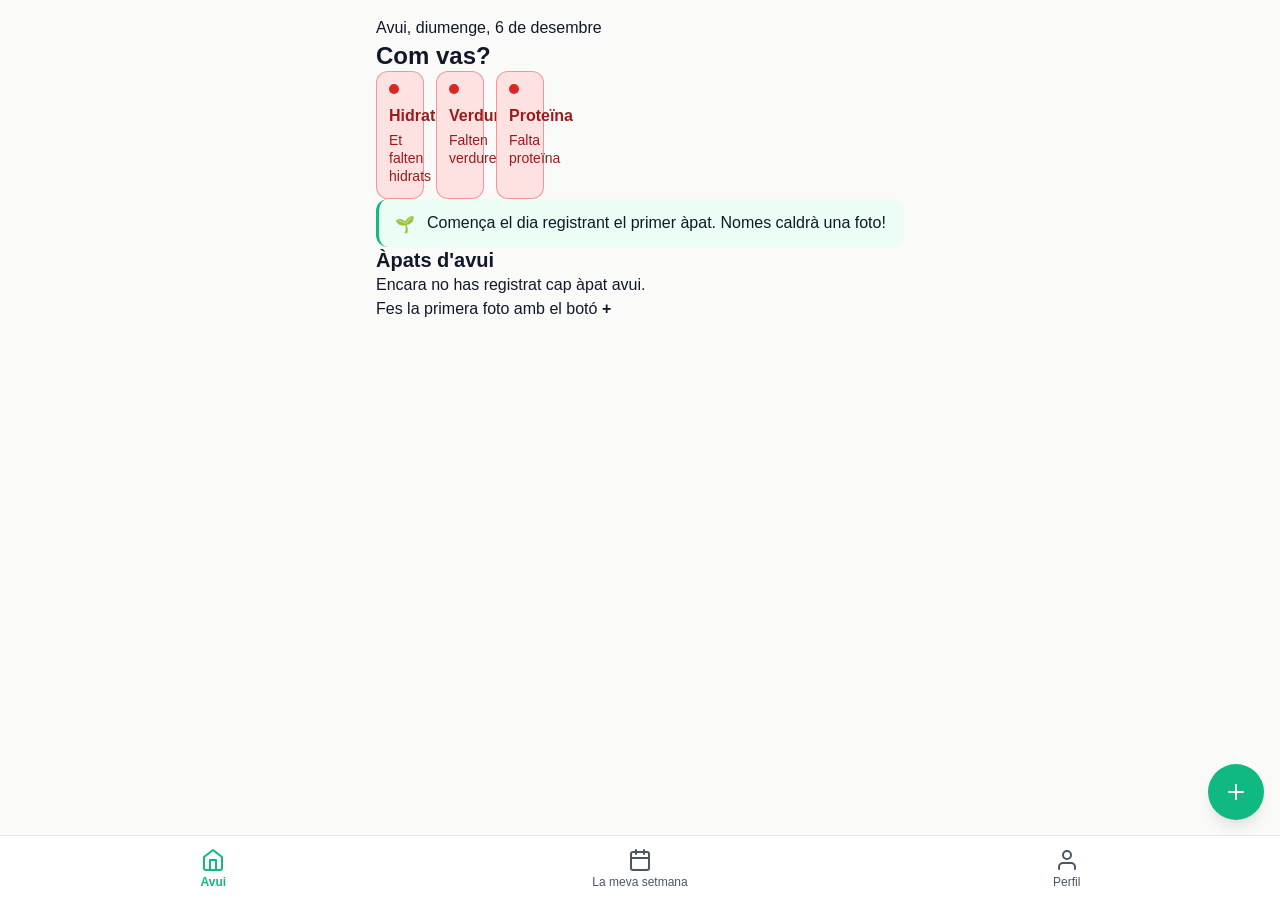
==== index.html @ 3fbcd61c "feat: implement complete SnapEat functional prototype - Guia d'estil amb design tokens a variables.c" ====
<!DOCTYPE html>
<html lang="ca">
<head>
  <meta charset="UTF-8">
  <meta name="viewport" content="width=device-width, initial-scale=1.0, viewport-fit=cover">
  <meta name="description" content="Dashboard diari de SnapEat — controla els teus àpats amb indicadors de colors.">
  <title>SnapEat — Avui</title>
  <link rel="stylesheet" href="css/variables.css">
  <link rel="stylesheet" href="css/base.css">
  <link rel="stylesheet" href="css/components.css">
  <link rel="stylesheet" href="css/layout.css">
  <link rel="stylesheet" href="css/screens.css">
</head>
<body>
  <a href="#main-content" class="skip-link">Salta al contingut principal</a>

  <main id="main-content" class="container" role="main">
    <header class="dashboard-header">
      <p class="dashboard-date">Avui, <span id="today-day-name">dia</span></p>
      <h1 class="dashboard-greeting">Com vas?</h1>
    </header>

    <section class="semafor" aria-labelledby="semafor-title">
      <h2 id="semafor-title" class="visually-hidden">Indicadors nutricionals del dia</h2>
      <div id="semafor" class="semafor">
        <!-- Will be populated by dashboard.js on load -->
      </div>
    </section>

    <aside id="suggeriment" class="banner" role="status" aria-live="polite">
      <!-- Populated by JS with daily tip -->
    </aside>

    <section class="apats-section" aria-labelledby="apats-title">
      <h2 id="apats-title">Àpats d'avui</h2>
      <ul id="llista-apats" class="apats-list">
        <!-- Populated by JS. Include an empty-state template as template element: -->
      </ul>
      <template id="empty-state-template">
        <li class="apat-empty">
          <p>Encara no has registrat cap àpat avui.</p>
          <p class="apat-empty__hint">Fes la primera foto amb el botó <strong>+</strong></p>
        </li>
      </template>
    </section>
  </main>

  <nav class="tab-bar" aria-label="Navegació principal">
    <a href="index.html" class="tab" aria-current="page">
      <svg xmlns="http://www.w3.org/2000/svg" class="tab__icon" width="24" height="24" viewBox="0 0 24 24" fill="none" stroke="currentColor" stroke-width="2" stroke-linecap="round" stroke-linejoin="round" aria-hidden="true"><path d="m3 9 9-7 9 7v11a2 2 0 0 1-2 2H5a2 2 0 0 1-2-2z"/><polyline points="9 22 9 12 15 12 15 22"/></svg>
      <span class="tab__label">Avui</span>
    </a>
    <a href="setmana.html" class="tab">
      <svg xmlns="http://www.w3.org/2000/svg" class="tab__icon" width="24" height="24" viewBox="0 0 24 24" fill="none" stroke="currentColor" stroke-width="2" stroke-linecap="round" stroke-linejoin="round" aria-hidden="true"><rect width="18" height="18" x="3" y="4" rx="2" ry="2"/><line x1="16" x2="16" y1="2" y2="6"/><line x1="8" x2="8" y1="2" y2="6"/><line x1="3" x2="21" y1="10" y2="10"/></svg>
      <span class="tab__label">La meva setmana</span>
    </a>
    <a href="perfil.html" class="tab">
      <svg xmlns="http://www.w3.org/2000/svg" class="tab__icon" width="24" height="24" viewBox="0 0 24 24" fill="none" stroke="currentColor" stroke-width="2" stroke-linecap="round" stroke-linejoin="round" aria-hidden="true"><path d="M20 21v-2a4 4 0 0 0-4-4H8a4 4 0 0 0-4 4v2"/><circle cx="12" cy="7" r="4"/></svg>
      <span class="tab__label">Perfil</span>
    </a>
  </nav>

  <a href="registrar.html" class="fab" aria-label="Registrar nou àpat">
    <svg xmlns="http://www.w3.org/2000/svg" width="24" height="24" viewBox="0 0 24 24" fill="none" stroke="currentColor" stroke-width="2" stroke-linecap="round" stroke-linejoin="round" aria-hidden="true"><path d="M5 12h14"/><path d="M12 5v14"/></svg>
  </a>

  <script src="js/data.js"></script>
  <script src="js/shared.js"></script>
  <script src="js/dashboard.js"></script>
</body>
</html>
---- css/variables.css ----
/* ============================================================
   SnapEat — Design tokens (custom properties)
   Basat en disseny/guia-estil.md
   ============================================================ */

:root {
  /* ------------------------------------------------------------
     Colors — semàfor nutricional (Tailwind red/amber/emerald)
     Cadascun amb variants: bg (fons), accent (dot/icon), fg (text)
     ------------------------------------------------------------ */
  --color-bad-bg: #FEE2E2;
  --color-bad-accent: #DC2626;
  --color-bad-fg: #991B1B;

  --color-warn-bg: #FEF3C7;
  --color-warn-accent: #D97706;
  --color-warn-fg: #92400E;

  --color-ok-bg: #D1FAE5;
  --color-ok-accent: #059669;
  --color-ok-fg: #065F46;

  /* Color d'accent de marca */
  --color-brand: #10B981;
  --color-brand-hover: #059669;
  --color-brand-soft: #ECFDF5;

  /* Neutres */
  --color-bg: #FAFAF9;
  --color-surface: #FFFFFF;
  --color-border: #E5E7EB;
  --color-border-strong: #D1D5DB;
  --color-text: #111827;
  --color-text-muted: #4B5563;
  --color-text-subtle: #6B7280;
  --color-text-disabled: #9CA3AF;

  /* Estats */
  --color-focus: #2563EB;
  --color-error: #DC2626;
  --color-success: #059669;

  /* ------------------------------------------------------------
     Tipografia
     ------------------------------------------------------------ */
  --font-family: -apple-system, BlinkMacSystemFont, "Segoe UI", Roboto,
                 "Helvetica Neue", Arial, sans-serif;

  --font-size-display: 2rem;      /* 32px */
  --font-size-h1: 1.5rem;         /* 24px */
  --font-size-h2: 1.25rem;        /* 20px */
  --font-size-h3: 1.125rem;       /* 18px */
  --font-size-body: 1rem;         /* 16px */
  --font-size-small: 0.875rem;    /* 14px */
  --font-size-micro: 0.75rem;     /* 12px */

  --font-weight-regular: 400;
  --font-weight-medium: 500;
  --font-weight-semibold: 600;
  --font-weight-bold: 700;

  --line-height-tight: 1.2;
  --line-height-snug: 1.3;
  --line-height-base: 1.5;

  /* ------------------------------------------------------------
     Espaiat (base 4px)
     ------------------------------------------------------------ */
  --space-1: 0.25rem;  /* 4px */
  --space-2: 0.5rem;   /* 8px */
  --space-3: 0.75rem;  /* 12px */
  --space-4: 1rem;     /* 16px */
  --space-5: 1.5rem;   /* 24px */
  --space-6: 2rem;     /* 32px */
  --space-7: 3rem;     /* 48px */
  --space-8: 4rem;     /* 64px */

  /* ------------------------------------------------------------
     Radius
     ------------------------------------------------------------ */
  --radius-sm: 0.5rem;    /* 8px */
  --radius-md: 0.75rem;   /* 12px */
  --radius-lg: 1rem;      /* 16px */
  --radius-full: 9999px;

  /* ------------------------------------------------------------
     Ombres
     ------------------------------------------------------------ */
  --shadow-sm: 0 1px 2px rgba(0, 0, 0, 0.05);
  --shadow-md: 0 4px 6px -1px rgba(0, 0, 0, 0.08),
               0 2px 4px -2px rgba(0, 0, 0, 0.04);
  --shadow-lg: 0 10px 15px -3px rgba(0, 0, 0, 0.10),
               0 4px 6px -4px rgba(0, 0, 0, 0.05);

  /* ------------------------------------------------------------
     Layout
     ------------------------------------------------------------ */
  --container-max-mobile: 100%;
  --container-max-tablet: 480px;
  --container-max-desktop: 560px;

  --tab-bar-height: 64px;
  --fab-size: 56px;
  --touch-target-min: 44px;

  /* ------------------------------------------------------------
     Motion
     ------------------------------------------------------------ */
  --duration-fast: 150ms;
  --duration-base: 200ms;
  --duration-slow: 300ms;

  --ease-out: cubic-bezier(0.16, 1, 0.3, 1);
  --ease-in-out: cubic-bezier(0.4, 0, 0.2, 1);

  /* ------------------------------------------------------------
     Z-index scale
     ------------------------------------------------------------ */
  --z-tab-bar: 10;
  --z-fab: 20;
  --z-modal: 100;
  --z-toast: 200;
}
---- css/base.css ----
/* ============================================================
   SnapEat — Base styles
   Reset modern, tipografia base, elements HTML fonamentals
   ============================================================ */

/* ------------------------------------------------------------
   Reset — box-sizing universal i margins a zero
   Raó: evitar inconsistències entre navegadors i facilitar
   el càlcul de mides dels components
   ------------------------------------------------------------ */
*,
*::before,
*::after {
  box-sizing: border-box;
}

html,
body,
h1,
h2,
h3,
h4,
h5,
h6,
p,
figure,
blockquote,
dl,
dd,
ul,
ol {
  margin: 0;
  padding: 0;
}

ul,
ol {
  list-style: none;
}

button {
  font: inherit;
  color: inherit;
  background: none;
  border: none;
  cursor: pointer;
}

input,
textarea,
select {
  font: inherit;
  color: inherit;
}

/* ------------------------------------------------------------
   HTML i body — base tipogràfica i colors de fons
   ------------------------------------------------------------ */
html {
  /* Evita ajustaments automàtics de text a iOS en rotació */
  -webkit-text-size-adjust: 100%;
  /* Scroll suau per àncores (respectat si hi ha reduced motion) */
  scroll-behavior: smooth;
}

body {
  font-family: var(--font-family);
  font-size: var(--font-size-body);
  font-weight: var(--font-weight-regular);
  line-height: var(--line-height-base);
  color: var(--color-text);
  background-color: var(--color-bg);
  /* Millora la renderització a Mac/iOS */
  -webkit-font-smoothing: antialiased;
  -moz-osx-font-smoothing: grayscale;
  /* Mínim 100vh per garantir que el fons cobreix tota la pantalla */
  min-height: 100vh;
}

/* ------------------------------------------------------------
   Tipografia — capçaleres (segueix l'escala de variables.css)
   ------------------------------------------------------------ */
h1 {
  font-size: var(--font-size-h1);
  font-weight: var(--font-weight-bold);
  line-height: var(--line-height-snug);
  color: var(--color-text);
}

h2 {
  font-size: var(--font-size-h2);
  font-weight: var(--font-weight-semibold);
  line-height: var(--line-height-snug);
  color: var(--color-text);
}

h3 {
  font-size: var(--font-size-h3);
  font-weight: var(--font-weight-semibold);
  line-height: var(--line-height-snug);
  color: var(--color-text);
}

p {
  font-size: var(--font-size-body);
  line-height: var(--line-height-base);
  color: var(--color-text);
}

small {
  font-size: var(--font-size-small);
  color: var(--color-text-muted);
}

/* ------------------------------------------------------------
   Enllaços — color de marca, subratllat només a hover
   Raó: aspecte net; el focus-visible ja indica interactivitat
   ------------------------------------------------------------ */
a {
  color: var(--color-brand);
  text-decoration: none;
  transition: color var(--duration-fast) var(--ease-in-out);
}

a:hover {
  text-decoration: underline;
}

a:active {
  color: var(--color-brand-hover);
}

/* ------------------------------------------------------------
   Imatges — responsive per defecte
   ------------------------------------------------------------ */
img,
picture,
svg,
video {
  max-width: 100%;
  height: auto;
  display: block;
}

/* ------------------------------------------------------------
   Focus visible global — WCAG 2.4.7
   Outline blau de 2px amb offset per garantir visibilitat
   sobre qualsevol fons de la paleta
   ------------------------------------------------------------ */
:focus {
  outline: none;
}

:focus-visible {
  outline: 2px solid var(--color-focus);
  outline-offset: 2px;
  border-radius: var(--radius-sm);
}

/* ------------------------------------------------------------
   Utilitat visually-hidden — contingut només per lectors de pantalla
   Patró estàndard de Bootstrap/WAI
   ------------------------------------------------------------ */
.visually-hidden {
  position: absolute;
  width: 1px;
  height: 1px;
  padding: 0;
  margin: -1px;
  overflow: hidden;
  clip: rect(0, 0, 0, 0);
  white-space: nowrap;
  border: 0;
}

/* ------------------------------------------------------------
   Selecció de text — utilitza el color de marca suau
   ------------------------------------------------------------ */
::selection {
  background-color: var(--color-brand-soft);
  color: var(--color-text);
}

/* ------------------------------------------------------------
   Preferència de moviment reduït — WCAG 2.3.3
   Única excepció a la regla de no usar !important:
   ha d'anul·lar qualsevol transició/animació del projecte
   ------------------------------------------------------------ */
@media (prefers-reduced-motion: reduce) {
  *,
  *::before,
  *::after {
    animation-duration: 0.01ms !important;
    animation-iteration-count: 1 !important;
    transition-duration: 0.01ms !important;
    scroll-behavior: auto !important;
  }
}
---- css/components.css ----
/* ============================================================
   SnapEat — Components reutilitzables
   Botons, cards, FAB, tab bar, inputs, semàfor, chips,
   banners, apat-card, modals, skip-link
   ============================================================ */

/* ------------------------------------------------------------
   Skip link — accessibilitat (WCAG 2.4.1)
   Visible només quan rep focus amb teclat
   ------------------------------------------------------------ */
.skip-link {
  position: absolute;
  top: 0;
  left: 0;
  padding: var(--space-3) var(--space-4);
  background-color: var(--color-surface);
  color: var(--color-brand);
  font-weight: var(--font-weight-semibold);
  border-radius: 0 0 var(--radius-md) 0;
  box-shadow: var(--shadow-md);
  /* Fora de pantalla per defecte; torna a la vista amb focus */
  transform: translateY(-120%);
  transition: transform var(--duration-base) var(--ease-out);
  z-index: var(--z-modal);
}

.skip-link:focus {
  transform: translateY(0);
}

.skip-link:focus-visible {
  outline: 2px solid var(--color-focus);
  outline-offset: 2px;
}

/* ============================================================
   BOTONS
   Alçada mínima 44px (WCAG 2.5.5 Target Size AAA)
   ============================================================ */

.btn {
  display: inline-flex;
  align-items: center;
  justify-content: center;
  gap: var(--space-2);
  min-height: var(--touch-target-min);
  padding: var(--space-3) var(--space-5);
  font-size: var(--font-size-body);
  font-weight: var(--font-weight-semibold);
  line-height: var(--line-height-snug);
  border-radius: var(--radius-md);
  border: 2px solid transparent;
  cursor: pointer;
  user-select: none;
  text-decoration: none;
  transition: background-color var(--duration-fast) var(--ease-in-out),
              border-color var(--duration-fast) var(--ease-in-out),
              color var(--duration-fast) var(--ease-in-out),
              transform var(--duration-fast) var(--ease-out),
              opacity var(--duration-fast) var(--ease-in-out);
}

.btn:active:not(:disabled) {
  /* Feedback tàctil subtil */
  transform: scale(0.97);
}

.btn:disabled,
.btn[aria-disabled="true"] {
  opacity: 0.5;
  cursor: not-allowed;
  pointer-events: none;
}

.btn--block {
  width: 100%;
}

/* -------------------- Variant: primary -------------------- */
.btn--primary {
  background-color: var(--color-brand);
  color: var(--color-surface);
  border-color: var(--color-brand);
}

.btn--primary:hover:not(:disabled) {
  background-color: var(--color-brand-hover);
  border-color: var(--color-brand-hover);
}

.btn--primary:active:not(:disabled) {
  background-color: var(--color-brand-hover);
}

/* -------------------- Variant: secondary -------------------- */
.btn--secondary {
  background-color: transparent;
  color: var(--color-brand);
  border-color: var(--color-brand);
}

.btn--secondary:hover:not(:disabled) {
  background-color: var(--color-brand-soft);
}

.btn--secondary:active:not(:disabled) {
  background-color: var(--color-brand-soft);
  color: var(--color-brand-hover);
  border-color: var(--color-brand-hover);
}

/* -------------------- Variant: ghost -------------------- */
.btn--ghost {
  background-color: transparent;
  color: var(--color-text-muted);
  border-color: transparent;
}

.btn--ghost:hover:not(:disabled) {
  background-color: var(--color-border);
  color: var(--color-text);
}

.btn--ghost:active:not(:disabled) {
  background-color: var(--color-border-strong);
}

/* -------------------- Variant: danger -------------------- */
.btn--danger {
  background-color: transparent;
  color: var(--color-bad-accent);
  border-color: transparent;
}

.btn--danger:hover:not(:disabled) {
  background-color: var(--color-bad-bg);
}

.btn--danger:active:not(:disabled) {
  background-color: var(--color-bad-bg);
  color: var(--color-bad-fg);
}

/* ============================================================
   CARD — superfície bàsica per a contingut
   ============================================================ */

.card {
  background-color: var(--color-surface);
  border: 1px solid var(--color-border);
  border-radius: var(--radius-md);
  padding: var(--space-4);
  box-shadow: var(--shadow-sm);
}

.card__title {
  font-size: var(--font-size-h3);
  font-weight: var(--font-weight-semibold);
  line-height: var(--line-height-snug);
  margin-bottom: var(--space-2);
}

.card__subtitle {
  font-size: var(--font-size-small);
  color: var(--color-text-muted);
  margin-bottom: var(--space-3);
}

.card__body {
  font-size: var(--font-size-body);
  color: var(--color-text);
}

/* ============================================================
   FAB — Floating Action Button
   Posicionat sobre el tab bar, a baix a la dreta
   ============================================================ */

.fab {
  position: fixed;
  right: var(--space-4);
  /* Sobre el tab bar + respir */
  bottom: calc(var(--tab-bar-height) + var(--space-4) + env(safe-area-inset-bottom, 0px));
  width: var(--fab-size);
  height: var(--fab-size);
  display: inline-flex;
  align-items: center;
  justify-content: center;
  background-color: var(--color-brand);
  color: var(--color-surface);
  border: none;
  border-radius: var(--radius-full);
  box-shadow: var(--shadow-lg);
  cursor: pointer;
  z-index: var(--z-fab);
  transition: background-color var(--duration-fast) var(--ease-in-out),
              transform var(--duration-fast) var(--ease-out),
              box-shadow var(--duration-fast) var(--ease-in-out);
}

.fab:hover {
  background-color: var(--color-brand-hover);
  box-shadow: var(--shadow-lg), 0 0 0 6px var(--color-brand-soft);
}

.fab:active {
  /* Feedback més marcat que un botó normal (element de flotació) */
  transform: scale(0.93);
}

.fab svg,
.fab__icon {
  width: 24px;
  height: 24px;
  stroke: currentColor;
  fill: none;
}

/* ============================================================
   TAB BAR — barra de navegació fixa inferior
   ============================================================ */

.tab-bar {
  position: fixed;
  bottom: 0;
  left: 0;
  right: 0;
  display: flex;
  align-items: stretch;
  background-color: var(--color-surface);
  border-top: 1px solid var(--color-border);
  /* Safe area iOS — afegeix padding al padding propi */
  padding-bottom: env(safe-area-inset-bottom, 0px);
  min-height: var(--tab-bar-height);
  z-index: var(--z-tab-bar);
}

.tab {
  flex: 1;
  display: flex;
  flex-direction: column;
  align-items: center;
  justify-content: center;
  gap: var(--space-1);
  min-height: var(--tab-bar-height);
  padding: var(--space-2);
  color: var(--color-text-muted);
  font-size: var(--font-size-micro);
  font-weight: var(--font-weight-regular);
  text-decoration: none;
  text-align: center;
  background: transparent;
  border: none;
  cursor: pointer;
  transition: color var(--duration-fast) var(--ease-in-out);
}

.tab__icon {
  width: 24px;
  height: 24px;
  stroke: currentColor;
  fill: none;
}

.tab__label {
  font-size: var(--font-size-micro);
  line-height: 1;
}

.tab:hover {
  color: var(--color-text);
}

/* Tab actiu — usa aria-current="page" com a selector canònic */
.tab[aria-current="page"],
.tab--active {
  color: var(--color-brand);
  font-weight: var(--font-weight-semibold);
}

/* ============================================================
   INPUTS — minimalista amb border-bottom
   Label SEMPRE visible a sobre (WCAG 3.3.2)
   ============================================================ */

.input-group {
  display: flex;
  flex-direction: column;
  gap: var(--space-1);
}

.label {
  font-size: var(--font-size-small);
  font-weight: var(--font-weight-medium);
  color: var(--color-text-muted);
  line-height: var(--line-height-snug);
}

.label--required::after {
  content: " *";
  color: var(--color-error);
}

.input-field {
  width: 100%;
  min-height: 48px;
  padding: var(--space-2) 0;
  font-size: var(--font-size-body);
  color: var(--color-text);
  background-color: transparent;
  border: none;
  border-bottom: 2px solid var(--color-border);
  border-radius: 0;
  transition: border-color var(--duration-fast) var(--ease-in-out);
}

.input-field::placeholder {
  color: var(--color-text-subtle);
}

.input-field:hover {
  border-bottom-color: var(--color-border-strong);
}

.input-field:focus {
  outline: none;
  border-bottom-color: var(--color-brand);
}

.input-field:focus-visible {
  /* Manté el focus ring global però també reforça el border bottom */
  outline: 2px solid var(--color-focus);
  outline-offset: 2px;
  border-bottom-color: var(--color-brand);
}

.input-field:disabled {
  color: var(--color-text-disabled);
  border-bottom-color: var(--color-border);
  cursor: not-allowed;
}

.input-field--error {
  border-bottom-color: var(--color-error);
}

.input-help {
  font-size: var(--font-size-small);
  color: var(--color-text-subtle);
  margin-top: var(--space-1);
}

.input-error {
  font-size: var(--font-size-small);
  color: var(--color-error);
  margin-top: var(--space-1);
}

/* Select amb la mateixa aparença que input */
select.input-field {
  appearance: none;
  background-image: linear-gradient(45deg, transparent 50%, var(--color-text-muted) 50%),
                    linear-gradient(-45deg, transparent 50%, var(--color-text-muted) 50%);
  background-position: calc(100% - 14px) 50%, calc(100% - 8px) 50%;
  background-size: 6px 6px;
  background-repeat: no-repeat;
  padding-right: var(--space-6);
}

/* ============================================================
   SEMÀFOR NUTRICIONAL — component crític
   Cada cèl·lula combina color + icona + text (anti-daltonisme)
   ============================================================ */

.semafor {
  display: grid;
  grid-template-columns: repeat(3, minmax(0, 1fr));
  gap: var(--space-3);
}

@media (max-width: 359px) {
  .semafor {
    grid-template-columns: repeat(2, minmax(0, 1fr));
  }
  .semafor > :nth-child(3) {
    grid-column: 1 / -1;
  }
}

.semafor-cell {
  display: flex;
  flex-direction: column;
  align-items: flex-start;
  justify-content: flex-start;
  gap: var(--space-1);
  min-height: 96px;
  padding: var(--space-3);
  border-radius: var(--radius-md);
  border: 1px solid transparent;
  /* Transició per al canvi d'estat després de registrar un àpat */
  transition: background-color var(--duration-slow) var(--ease-in-out),
              border-color var(--duration-slow) var(--ease-in-out),
              transform var(--duration-slow) var(--ease-out);
}

.semafor-cell__icon {
  display: inline-flex;
  align-items: center;
  justify-content: center;
  width: 20px;
  height: 20px;
  margin-bottom: var(--space-1);
}

.semafor-cell__icon svg {
  width: 100%;
  height: 100%;
  stroke: currentColor;
  fill: none;
}

.semafor-cell__dot {
  /* Alternativa a icona si només es vol un punt de color */
  display: inline-block;
  width: 10px;
  height: 10px;
  border-radius: var(--radius-full);
  background-color: currentColor;
  margin-bottom: var(--space-2);
}

.semafor-cell__label {
  font-size: var(--font-size-body);
  font-weight: var(--font-weight-semibold);
  line-height: var(--line-height-snug);
}

.semafor-cell__status {
  font-size: var(--font-size-small);
  line-height: var(--line-height-snug);
}

/* -------------------- Modificador: OK -------------------- */
.semafor-cell--ok {
  background-color: var(--color-ok-bg);
  border-color: rgba(5, 150, 105, 0.4); /* --color-ok-accent a 40% */
  color: var(--color-ok-accent);
}

.semafor-cell--ok .semafor-cell__label {
  color: var(--color-ok-fg);
}

.semafor-cell--ok .semafor-cell__status {
  color: var(--color-ok-fg);
}

/* -------------------- Modificador: warn -------------------- */
.semafor-cell--warn {
  background-color: var(--color-warn-bg);
  border-color: rgba(217, 119, 6, 0.4); /* --color-warn-accent a 40% */
  color: var(--color-warn-accent);
}

.semafor-cell--warn .semafor-cell__label {
  color: var(--color-warn-fg);
}

.semafor-cell--warn .semafor-cell__status {
  color: var(--color-warn-fg);
}

/* -------------------- Modificador: bad -------------------- */
.semafor-cell--bad {
  background-color: var(--color-bad-bg);
  border-color: rgba(220, 38, 38, 0.4); /* --color-bad-accent a 40% */
  color: var(--color-bad-accent);
}

.semafor-cell--bad .semafor-cell__label {
  color: var(--color-bad-fg);
}

.semafor-cell--bad .semafor-cell__status {
  color: var(--color-bad-fg);
}

/* Animació d'atenció en primer render post-registre */
.semafor-cell--pulse {
  animation: semafor-pulse var(--duration-slow) var(--ease-out);
}

@keyframes semafor-pulse {
  0%   { transform: scale(1); }
  50%  { transform: scale(1.02); }
  100% { transform: scale(1); }
}

/* ============================================================
   CHIPS — selecció ràpida (begudes, extras)
   ============================================================ */

.chip {
  display: inline-flex;
  align-items: center;
  gap: var(--space-1);
  min-height: 36px;
  padding: var(--space-2) var(--space-3);
  background-color: var(--color-bg);
  color: var(--color-text-muted);
  font-size: var(--font-size-small);
  font-weight: var(--font-weight-medium);
  line-height: 1;
  border: 1px solid var(--color-border);
  border-radius: var(--radius-full);
  cursor: pointer;
  user-select: none;
  transition: background-color var(--duration-fast) var(--ease-in-out),
              border-color var(--duration-fast) var(--ease-in-out),
              color var(--duration-fast) var(--ease-in-out);
}

.chip:hover {
  border-color: var(--color-border-strong);
  color: var(--color-text);
}

.chip:active {
  transform: scale(0.97);
}

/* Estat seleccionat — input:checked + label o classe .chip--selected */
.chip--selected,
.chip[aria-pressed="true"] {
  background-color: var(--color-brand-soft);
  border-color: var(--color-brand);
  color: var(--color-brand-hover);
}

.chip--selected:hover,
.chip[aria-pressed="true"]:hover {
  background-color: var(--color-brand-soft);
  border-color: var(--color-brand-hover);
}

.chip__icon {
  width: 14px;
  height: 14px;
  stroke: currentColor;
  fill: none;
}

/* ============================================================
   BANNER — suggeriments tonals Coach
   ============================================================ */

.banner {
  display: flex;
  align-items: flex-start;
  gap: var(--space-3);
  padding: var(--space-3) var(--space-4);
  background-color: var(--color-brand-soft);
  border-left: 3px solid var(--color-brand);
  border-radius: var(--radius-md);
  color: var(--color-text);
  font-size: var(--font-size-body);
  line-height: var(--line-height-base);
}

.banner__icon {
  flex-shrink: 0;
  width: 20px;
  height: 20px;
  margin-top: 2px; /* alineació òptica amb la primera línia de text */
  color: var(--color-brand);
  stroke: currentColor;
  fill: none;
}

.banner__text {
  flex: 1;
}

.banner__text strong {
  font-weight: var(--font-weight-semibold);
}

/* Variant info neutra (no coach) */
.banner--info {
  background-color: var(--color-bg);
  border-left-color: var(--color-text-muted);
}

.banner--info .banner__icon {
  color: var(--color-text-muted);
}

/* ============================================================
   APAT-CARD — card específica per a un àpat registrat
   Conté foto thumbnail, nom, hora i menú [⋯]
   ============================================================ */

.apat-card {
  display: grid;
  grid-template-columns: 64px 1fr auto;
  gap: var(--space-3);
  align-items: center;
  padding: var(--space-3);
  background-color: var(--color-surface);
  border: 1px solid var(--color-border);
  border-radius: var(--radius-md);
  box-shadow: var(--shadow-sm);
}

.apat-card__foto {
  width: 64px;
  height: 64px;
  object-fit: cover;
  border-radius: var(--radius-sm);
  background-color: var(--color-bg);
}

.apat-card__body {
  min-width: 0; /* permet truncat del text */
}

.apat-card__nom {
  font-size: var(--font-size-body);
  font-weight: var(--font-weight-semibold);
  color: var(--color-text);
  line-height: var(--line-height-snug);
  /* Truncat a una línia si és massa llarg */
  overflow: hidden;
  text-overflow: ellipsis;
  white-space: nowrap;
}

.apat-card__hora {
  font-size: var(--font-size-small);
  color: var(--color-text-muted);
  margin-top: 2px;
}

.apat-card__menu {
  display: inline-flex;
  align-items: center;
  justify-content: center;
  width: var(--touch-target-min);
  height: var(--touch-target-min);
  border-radius: var(--radius-full);
  color: var(--color-text-muted);
  background: transparent;
  border: none;
  cursor: pointer;
  transition: background-color var(--duration-fast) var(--ease-in-out),
              color var(--duration-fast) var(--ease-in-out);
}

.apat-card__menu:hover {
  background-color: var(--color-bg);
  color: var(--color-text);
}

.apat-card__menu svg {
  width: 20px;
  height: 20px;
  stroke: currentColor;
  fill: none;
}

/* ============================================================
   MODAL — overlay centrat per a confirmacions
   ============================================================ */

.modal {
  position: fixed;
  inset: 0;
  display: flex;
  align-items: center;
  justify-content: center;
  padding: var(--space-4);
  background-color: rgba(17, 24, 39, 0.5); /* --color-text a 50% */
  z-index: var(--z-modal);
  /* Hidden per defecte — JS afegirà atribut open o classe .modal--visible */
  opacity: 0;
  visibility: hidden;
  transition: opacity var(--duration-base) var(--ease-in-out),
              visibility var(--duration-base) var(--ease-in-out);
}

.modal[open],
.modal--visible,
.modal:not([hidden]) {
  opacity: 1;
  visibility: visible;
}

.modal__dialog {
  width: 100%;
  max-width: 400px;
  background-color: var(--color-surface);
  border-radius: var(--radius-lg);
  box-shadow: var(--shadow-lg);
  padding: var(--space-5);
  display: flex;
  flex-direction: column;
  gap: var(--space-4);
  /* Animació d'entrada */
  transform: translateY(8px) scale(0.98);
  transition: transform var(--duration-base) var(--ease-out);
}

.modal[open] .modal__dialog,
.modal--visible .modal__dialog {
  transform: translateY(0) scale(1);
}

.modal__title {
  font-size: var(--font-size-h2);
  font-weight: var(--font-weight-semibold);
  line-height: var(--line-height-snug);
  color: var(--color-text);
}

.modal__body {
  font-size: var(--font-size-body);
  line-height: var(--line-height-base);
  color: var(--color-text-muted);
}

.modal__actions {
  display: flex;
  justify-content: flex-end;
  gap: var(--space-2);
  flex-wrap: wrap;
}

/* En mòbils petits, botons a tota amfada apilats */
@media (max-width: 479px) {
  .modal__actions {
    flex-direction: column-reverse;
  }
  .modal__actions .btn {
    width: 100%;
  }
}

/* ============================================================
   BADGE — petita etiqueta d'estat
   ============================================================ */

.badge {
  display: inline-flex;
  align-items: center;
  gap: var(--space-1);
  padding: 2px var(--space-2);
  font-size: var(--font-size-micro);
  font-weight: var(--font-weight-medium);
  line-height: 1;
  background-color: var(--color-bg);
  color: var(--color-text-muted);
  border-radius: var(--radius-sm);
  border: 1px solid var(--color-border);
}

.badge--ok {
  background-color: var(--color-ok-bg);
  color: var(--color-ok-fg);
  border-color: transparent;
}

.badge--warn {
  background-color: var(--color-warn-bg);
  color: var(--color-warn-fg);
  border-color: transparent;
}

.badge--bad {
  background-color: var(--color-bad-bg);
  color: var(--color-bad-fg);
  border-color: transparent;
}

/* ============================================================
   DIVIDER — separador horitzontal
   ============================================================ */

.divider {
  height: 1px;
  background-color: var(--color-border);
  border: none;
  margin: var(--space-4) 0;
}
---- css/layout.css ----
/* ============================================================
   SnapEat — Layout
   Contenidors, retícula responsive, safe-area insets
   ============================================================ */

/* ------------------------------------------------------------
   Contenidor principal — mobile-first
   Breakpoints:
     < 640px  → 100% amfada
     ≥ 640px  → màx 480px (manté experiència mobile-like a tauleta)
     ≥ 1024px → màx 560px (marge generós a desktop)
   Padding bottom: espai per no quedar tapat pel tab bar + FAB
   ------------------------------------------------------------ */
.container {
  width: 100%;
  max-width: var(--container-max-mobile);
  margin-inline: auto;
  padding-inline: var(--space-4);
  /* Espai inferior: tab bar (64px) + FAB (56px) + respir (32px) */
  padding-bottom: calc(var(--tab-bar-height) + var(--space-8));
  padding-top: var(--space-4);
}

@media (min-width: 640px) {
  .container {
    max-width: var(--container-max-tablet);
  }
}

@media (min-width: 1024px) {
  .container {
    max-width: var(--container-max-desktop);
  }
}

/* ------------------------------------------------------------
   Secció — bloc lògic dins d'una pantalla
   Separació generosa entre seccions
   ------------------------------------------------------------ */
.section {
  margin-bottom: var(--space-6);
}

.section:last-child {
  margin-bottom: 0;
}

.section__title {
  margin-bottom: var(--space-4);
  font-size: var(--font-size-h2);
  font-weight: var(--font-weight-semibold);
  line-height: var(--line-height-snug);
}

.section__subtitle {
  margin-bottom: var(--space-3);
  font-size: var(--font-size-small);
  color: var(--color-text-muted);
}

/* ------------------------------------------------------------
   Pantalla — contenidor de pantalla completa
   ------------------------------------------------------------ */
.screen {
  min-height: 100vh;
  padding-bottom: var(--tab-bar-height);
}

.screen__header {
  margin-bottom: var(--space-5);
}

.screen__title {
  font-size: var(--font-size-display);
  font-weight: var(--font-weight-bold);
  line-height: var(--line-height-tight);
  color: var(--color-text);
}

.screen__subtitle {
  margin-top: var(--space-1);
  font-size: var(--font-size-body);
  color: var(--color-text-muted);
}

/* ------------------------------------------------------------
   Utilitats flex i gap
   ------------------------------------------------------------ */
.stack {
  display: flex;
  flex-direction: column;
  gap: var(--space-4);
}

.stack--tight {
  gap: var(--space-2);
}

.stack--loose {
  gap: var(--space-6);
}

.cluster {
  display: flex;
  flex-wrap: wrap;
  align-items: center;
  gap: var(--space-2);
}

.row {
  display: flex;
  align-items: center;
  gap: var(--space-3);
}

.row--between {
  justify-content: space-between;
}

/* ------------------------------------------------------------
   Grid del semàfor nutricional
   3 columnes iguals al mòbil; pot plegar-se a 2+1 si és molt estret
   ------------------------------------------------------------ */
.grid-semafor {
  display: grid;
  grid-template-columns: repeat(3, minmax(0, 1fr));
  gap: var(--space-3);
}

/* A pantalles molt estretes (< 360px), plega a 2 columnes amb
   la tercera ocupant tota l'amfada. Cas extrem però accessible. */
@media (max-width: 359px) {
  .grid-semafor {
    grid-template-columns: repeat(2, minmax(0, 1fr));
  }

  .grid-semafor > :nth-child(3) {
    grid-column: 1 / -1;
  }
}

/* ------------------------------------------------------------
   Grid de cards de pla setmanal
   Mòbil: 1 columna; tauleta+: 2 columnes
   ------------------------------------------------------------ */
.grid-week {
  display: grid;
  grid-template-columns: 1fr;
  gap: var(--space-4);
}

@media (min-width: 640px) {
  .grid-week {
    grid-template-columns: repeat(2, minmax(0, 1fr));
  }
}

/* ------------------------------------------------------------
   Safe area insets — iOS
   Garanteix que el tab bar no quedi tapat pel home indicator
   ------------------------------------------------------------ */
.safe-bottom {
  padding-bottom: env(safe-area-inset-bottom, 0);
}

.safe-top {
  padding-top: env(safe-area-inset-top, 0);
}

/* ------------------------------------------------------------
   Main — regió principal de contingut
   ------------------------------------------------------------ */
main {
  display: block;
}

/* ------------------------------------------------------------
   Utilitats d'espaiat (usades amb moderació — prefereix gap)
   ------------------------------------------------------------ */
.mt-4 { margin-top: var(--space-4); }
.mt-5 { margin-top: var(--space-5); }
.mt-6 { margin-top: var(--space-6); }
.mb-4 { margin-bottom: var(--space-4); }
.mb-5 { margin-bottom: var(--space-5); }
.mb-6 { margin-bottom: var(--space-6); }
---- css/screens.css ----
/* ============================================================
   SnapEat — Estils específics de pantalla
   Dashboard, registrar, setmana, perfil
   ============================================================ */

/* ============================================================
   #dashboard (index.html)
   Semàfor al capdamunt, suggeriment, llista d'àpats, empty state
   ============================================================ */

#dashboard .dashboard__header {
  display: flex;
  align-items: baseline;
  justify-content: space-between;
  gap: var(--space-3);
  margin-bottom: var(--space-5);
}

#dashboard .dashboard__salutacio {
  font-size: var(--font-size-display);
  font-weight: var(--font-weight-bold);
  line-height: var(--line-height-tight);
}

#dashboard .dashboard__data {
  font-size: var(--font-size-small);
  color: var(--color-text-muted);
}

/* Secció semàfor — destacat visual com a hero */
#dashboard .dashboard__semafor {
  margin-bottom: var(--space-5);
}

/* Secció banner de suggeriment */
#dashboard .dashboard__suggeriment {
  margin-bottom: var(--space-6);
}

/* Llista d'àpats del dia */
#dashboard .dashboard__apats {
  display: flex;
  flex-direction: column;
  gap: var(--space-3);
}

#dashboard .dashboard__apats-titol {
  font-size: var(--font-size-h2);
  font-weight: var(--font-weight-semibold);
  margin-bottom: var(--space-3);
}

/* Empty state — quan no hi ha àpats registrats */
.empty-state {
  display: flex;
  flex-direction: column;
  align-items: center;
  justify-content: center;
  text-align: center;
  gap: var(--space-3);
  padding: var(--space-6) var(--space-4);
  background-color: var(--color-surface);
  border: 1px dashed var(--color-border-strong);
  border-radius: var(--radius-md);
  color: var(--color-text-muted);
}

.empty-state__icon {
  width: 48px;
  height: 48px;
  color: var(--color-text-subtle);
  stroke: currentColor;
  fill: none;
}

.empty-state__title {
  font-size: var(--font-size-h3);
  font-weight: var(--font-weight-semibold);
  color: var(--color-text);
}

.empty-state__text {
  font-size: var(--font-size-body);
  color: var(--color-text-muted);
  max-width: 28ch;
}

.empty-state__cta {
  margin-top: var(--space-2);
}

/* ============================================================
   #registrar-screen (registrar.html)
   Foto area, detecció, extras, submit
   ============================================================ */

#registrar-screen .registrar__titol {
  font-size: var(--font-size-h1);
  font-weight: var(--font-weight-bold);
  margin-bottom: var(--space-4);
}

/* Zona de foto — aspecte 4:3, gran i central */
#registrar-screen .foto-area {
  position: relative;
  width: 100%;
  aspect-ratio: 4 / 3;
  background-color: var(--color-surface);
  border: 2px dashed var(--color-border-strong);
  border-radius: var(--radius-lg);
  display: flex;
  flex-direction: column;
  align-items: center;
  justify-content: center;
  gap: var(--space-3);
  color: var(--color-text-muted);
  overflow: hidden;
  cursor: pointer;
  transition: border-color var(--duration-fast) var(--ease-in-out),
              background-color var(--duration-fast) var(--ease-in-out);
}

#registrar-screen .foto-area:hover {
  border-color: var(--color-brand);
  background-color: var(--color-brand-soft);
}

#registrar-screen .foto-area--filled {
  border-style: solid;
  border-color: var(--color-brand);
  padding: 0;
}

#registrar-screen .foto-area__icon {
  width: 48px;
  height: 48px;
  color: var(--color-text-subtle);
  stroke: currentColor;
  fill: none;
}

#registrar-screen .foto-area__text {
  font-size: var(--font-size-body);
  color: var(--color-text-muted);
  text-align: center;
  padding: 0 var(--space-4);
}

#registrar-screen .foto-area__preview {
  position: absolute;
  inset: 0;
  width: 100%;
  height: 100%;
  object-fit: cover;
}

/* Fila de detecció — mostra què s'ha reconegut a la foto */
#registrar-screen .deteccio {
  margin-top: var(--space-5);
}

#registrar-screen .deteccio__titol {
  font-size: var(--font-size-small);
  font-weight: var(--font-weight-medium);
  color: var(--color-text-muted);
  margin-bottom: var(--space-2);
}

#registrar-screen .deteccio__llista {
  display: flex;
  flex-wrap: wrap;
  gap: var(--space-2);
}

/* Fila d'extras (begudes, acompanyaments) amb chips */
#registrar-screen .extras {
  margin-top: var(--space-5);
}

#registrar-screen .extras__titol {
  font-size: var(--font-size-small);
  font-weight: var(--font-weight-medium);
  color: var(--color-text-muted);
  margin-bottom: var(--space-2);
}

#registrar-screen .extras__llista {
  display: flex;
  flex-wrap: wrap;
  gap: var(--space-2);
}

/* Botó de confirmació — a tota amfada, destacat */
#registrar-screen .registrar__submit {
  margin-top: var(--space-6);
  width: 100%;
}

/* ============================================================
   #setmana-screen (setmana.html)
   Pressupost, menú generat, llista de compra, mode compra, resum
   ============================================================ */

#setmana-screen .setmana__titol {
  font-size: var(--font-size-display);
  font-weight: var(--font-weight-bold);
  line-height: var(--line-height-tight);
  margin-bottom: var(--space-5);
}

/* -------------------- Secció: pressupost -------------------- */
#setmana-screen .pressupost {
  margin-bottom: var(--space-6);
}

#setmana-screen .pressupost__input {
  /* Alineat amb euro al final — suffix via label o span */
  max-width: 200px;
}

#setmana-screen .pressupost__hint {
  font-size: var(--font-size-small);
  color: var(--color-text-subtle);
  margin-top: var(--space-1);
}

/* -------------------- Secció: menú generat -------------------- */
#setmana-screen .menu-generat {
  margin-bottom: var(--space-6);
}

#setmana-screen .menu-generat__titol {
  font-size: var(--font-size-h2);
  font-weight: var(--font-weight-semibold);
  margin-bottom: var(--space-4);
}

/* Grid de cards de dies — 1 col mòbil, 2 col tauleta+ */
#setmana-screen .menu-grid {
  display: grid;
  grid-template-columns: 1fr;
  gap: var(--space-4);
}

@media (min-width: 640px) {
  #setmana-screen .menu-grid {
    grid-template-columns: repeat(2, minmax(0, 1fr));
  }
}

/* Card de dia de la setmana */
#setmana-screen .dia-card {
  background-color: var(--color-surface);
  border: 1px solid var(--color-border);
  border-radius: var(--radius-md);
  padding: var(--space-4);
  box-shadow: var(--shadow-sm);
  display: flex;
  flex-direction: column;
  gap: var(--space-3);
}

#setmana-screen .dia-card__header {
  display: flex;
  align-items: baseline;
  justify-content: space-between;
}

#setmana-screen .dia-card__nom {
  font-size: var(--font-size-h3);
  font-weight: var(--font-weight-semibold);
  color: var(--color-text);
}

#setmana-screen .dia-card__preu {
  font-size: var(--font-size-small);
  color: var(--color-text-muted);
}

#setmana-screen .dia-card__menjars {
  display: flex;
  flex-direction: column;
  gap: var(--space-2);
}

#setmana-screen .dia-card__menjar {
  display: flex;
  align-items: center;
  justify-content: space-between;
  gap: var(--space-2);
  padding: var(--space-2) 0;
  font-size: var(--font-size-body);
  color: var(--color-text);
  border-bottom: 1px solid var(--color-border);
}

#setmana-screen .dia-card__menjar:last-child {
  border-bottom: none;
  padding-bottom: 0;
}

#setmana-screen .dia-card__tipus {
  font-size: var(--font-size-small);
  color: var(--color-text-muted);
  text-transform: uppercase;
  letter-spacing: 0.04em;
}

/* -------------------- Secció: llista de compra -------------------- */
#setmana-screen .compra {
  margin-bottom: var(--space-6);
}

#setmana-screen .compra__header {
  display: flex;
  align-items: center;
  justify-content: space-between;
  gap: var(--space-3);
  margin-bottom: var(--space-4);
}

#setmana-screen .compra__titol {
  font-size: var(--font-size-h2);
  font-weight: var(--font-weight-semibold);
}

#setmana-screen .compra__total {
  font-size: var(--font-size-body);
  font-weight: var(--font-weight-semibold);
  color: var(--color-brand);
}

#setmana-screen .compra__llista {
  display: flex;
  flex-direction: column;
  gap: var(--space-2);
  background-color: var(--color-surface);
  border: 1px solid var(--color-border);
  border-radius: var(--radius-md);
  padding: var(--space-2);
}

#setmana-screen .compra__item {
  display: grid;
  grid-template-columns: auto 1fr auto auto;
  gap: var(--space-3);
  align-items: center;
  padding: var(--space-3);
  background-color: transparent;
  border-radius: var(--radius-sm);
  transition: background-color var(--duration-fast) var(--ease-in-out);
}

#setmana-screen .compra__item:hover {
  background-color: var(--color-bg);
}

#setmana-screen .compra__checkbox {
  width: 20px;
  height: 20px;
  accent-color: var(--color-brand);
  cursor: pointer;
}

#setmana-screen .compra__nom {
  font-size: var(--font-size-body);
  color: var(--color-text);
}

#setmana-screen .compra__qty {
  font-size: var(--font-size-small);
  color: var(--color-text-muted);
}

#setmana-screen .compra__preu {
  font-size: var(--font-size-small);
  font-weight: var(--font-weight-medium);
  color: var(--color-text);
}

/* Ítem marcat com a comprat — text ratllat, opacitat reduïda */
#setmana-screen .compra__item--done .compra__nom,
#setmana-screen .compra__item--done .compra__qty,
#setmana-screen .compra__item--done .compra__preu {
  text-decoration: line-through;
  color: var(--color-text-subtle);
}

#setmana-screen .compra__item--done {
  opacity: 0.6;
}

/* -------------------- Mode compra (layout alternatiu) -------------------- */
/* Quan s'activa mode compra, els ítems es fan més grans i tàctils */
#setmana-screen .compra--mode-compra .compra__item {
  padding: var(--space-4);
  min-height: 56px;
}

#setmana-screen .compra--mode-compra .compra__checkbox {
  width: 28px;
  height: 28px;
}

#setmana-screen .compra--mode-compra .compra__nom {
  font-size: var(--font-size-h3);
  font-weight: var(--font-weight-medium);
}

/* -------------------- Secció: resum final -------------------- */
#setmana-screen .resum {
  background-color: var(--color-brand-soft);
  border-radius: var(--radius-lg);
  padding: var(--space-5);
  text-align: center;
}

#setmana-screen .resum__titol {
  font-size: var(--font-size-h3);
  font-weight: var(--font-weight-semibold);
  color: var(--color-text);
  margin-bottom: var(--space-2);
}

#setmana-screen .resum__total {
  font-size: var(--font-size-display);
  font-weight: var(--font-weight-bold);
  color: var(--color-brand-hover);
  line-height: var(--line-height-tight);
  margin-bottom: var(--space-2);
}

#setmana-screen .resum__detall {
  font-size: var(--font-size-small);
  color: var(--color-text-muted);
}

/* ============================================================
   #perfil-screen (perfil.html)
   Formulari senzill amb preferències
   ============================================================ */

#perfil-screen .perfil__titol {
  font-size: var(--font-size-display);
  font-weight: var(--font-weight-bold);
  margin-bottom: var(--space-2);
}

#perfil-screen .perfil__subtitol {
  font-size: var(--font-size-body);
  color: var(--color-text-muted);
  margin-bottom: var(--space-6);
}

/* Avatar + nom al capdamunt */
#perfil-screen .perfil__identitat {
  display: flex;
  align-items: center;
  gap: var(--space-4);
  padding: var(--space-4);
  background-color: var(--color-surface);
  border: 1px solid var(--color-border);
  border-radius: var(--radius-md);
  margin-bottom: var(--space-6);
}

#perfil-screen .perfil__avatar {
  width: 64px;
  height: 64px;
  border-radius: var(--radius-full);
  background-color: var(--color-brand-soft);
  color: var(--color-brand);
  display: inline-flex;
  align-items: center;
  justify-content: center;
  font-size: var(--font-size-h2);
  font-weight: var(--font-weight-semibold);
  flex-shrink: 0;
}

#perfil-screen .perfil__info {
  min-width: 0;
  flex: 1;
}

#perfil-screen .perfil__nom {
  font-size: var(--font-size-h3);
  font-weight: var(--font-weight-semibold);
  color: var(--color-text);
  margin-bottom: 2px;
}

#perfil-screen .perfil__email {
  font-size: var(--font-size-small);
  color: var(--color-text-muted);
}

/* Formulari de preferències */
#perfil-screen .perfil__form {
  display: flex;
  flex-direction: column;
  gap: var(--space-5);
}

#perfil-screen .perfil__seccio {
  display: flex;
  flex-direction: column;
  gap: var(--space-3);
}

#perfil-screen .perfil__seccio-titol {
  font-size: var(--font-size-h3);
  font-weight: var(--font-weight-semibold);
  color: var(--color-text);
  margin-bottom: var(--space-1);
}

#perfil-screen .perfil__seccio-descripcio {
  font-size: var(--font-size-small);
  color: var(--color-text-muted);
  margin-bottom: var(--space-2);
}

/* Grup de chips per a preferències dietètiques */
#perfil-screen .perfil__chips {
  display: flex;
  flex-wrap: wrap;
  gap: var(--space-2);
}

/* Toggle switch simple (usa input[type=checkbox] + label) */
#perfil-screen .toggle-row {
  display: flex;
  align-items: center;
  justify-content: space-between;
  gap: var(--space-3);
  padding: var(--space-3) 0;
  border-bottom: 1px solid var(--color-border);
}

#perfil-screen .toggle-row:last-child {
  border-bottom: none;
}

#perfil-screen .toggle-row__label {
  font-size: var(--font-size-body);
  color: var(--color-text);
  flex: 1;
}

#perfil-screen .toggle-row__hint {
  display: block;
  font-size: var(--font-size-small);
  color: var(--color-text-muted);
  margin-top: 2px;
}

/* Botó de desar — al final del formulari */
#perfil-screen .perfil__submit {
  margin-top: var(--space-5);
  width: 100%;
}

/* Enllaç de tancar sessió — al final, ghost danger */
#perfil-screen .perfil__logout {
  margin-top: var(--space-5);
  width: 100%;
  text-align: center;
  color: var(--color-text-muted);
  font-size: var(--font-size-small);
  padding: var(--space-3);
  background: none;
  border: none;
  cursor: pointer;
}

#perfil-screen .perfil__logout:hover {
  color: var(--color-bad-accent);
  text-decoration: underline;
}
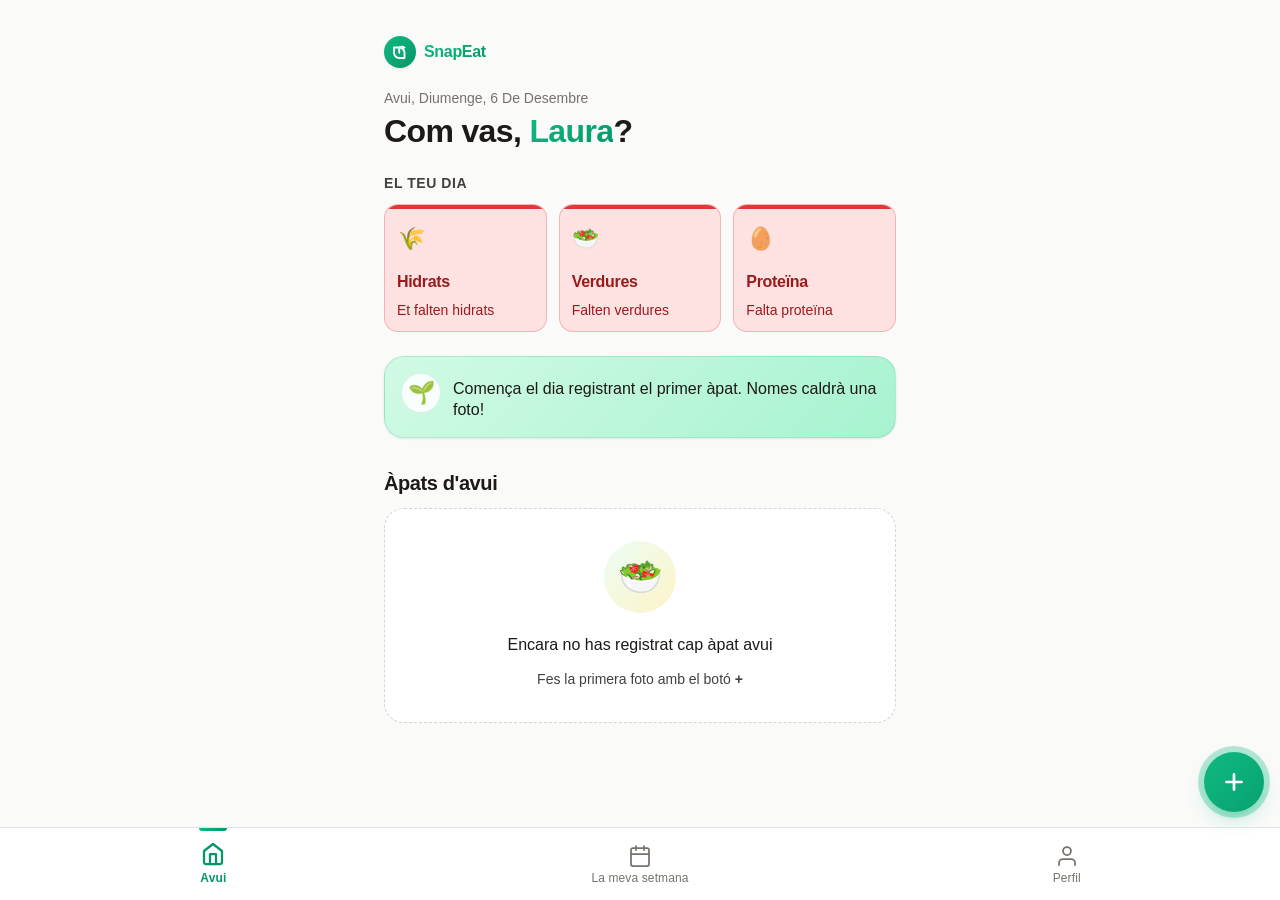
==== commit 07132634: "feat: comprehensive visual redesign - Fix critical layout bugs: semafor nested grids, .input-with-su" ====
--- a/index.html
+++ b/index.html
@@ -15,13 +15,24 @@
   <a href="#main-content" class="skip-link">Salta al contingut principal</a>
 
   <main id="main-content" class="container" role="main">
+    <div class="app-topbar">
+      <a href="index.html" class="brand" aria-label="SnapEat — pàgina inicial">
+        <span class="brand__logo" aria-hidden="true">
+          <svg xmlns="http://www.w3.org/2000/svg" viewBox="0 0 24 24" fill="none" stroke="currentColor" stroke-width="2.5" stroke-linecap="round" stroke-linejoin="round"><path d="M11 20A7 7 0 0 1 4 13V6h7a7 7 0 0 1 7 7v7z"/><path d="M11 13V6a7 7 0 0 1 7 0"/></svg>
+        </span>
+        <span class="brand__name">SnapEat</span>
+      </a>
+    </div>
+
     <header class="dashboard-header">
       <p class="dashboard-date">Avui, <span id="today-day-name">dia</span></p>
-      <h1 class="dashboard-greeting">Com vas?</h1>
+      <h1 class="dashboard-greeting">Com vas, <span class="dashboard-greeting__accent">Laura</span>?</h1>
     </header>
 
-    <section class="semafor" aria-labelledby="semafor-title">
-      <h2 id="semafor-title" class="visually-hidden">Indicadors nutricionals del dia</h2>
+    <section class="semafor-section" aria-labelledby="semafor-title">
+      <div class="semafor-section__header">
+        <h2 id="semafor-title" class="semafor-section__title">El teu dia</h2>
+      </div>
       <div id="semafor" class="semafor">
         <!-- Will be populated by dashboard.js on load -->
       </div>
@@ -38,7 +49,8 @@
       </ul>
       <template id="empty-state-template">
         <li class="apat-empty">
-          <p>Encara no has registrat cap àpat avui.</p>
+          <div class="apat-empty__illustration" aria-hidden="true">🥗</div>
+          <p>Encara no has registrat cap àpat avui</p>
           <p class="apat-empty__hint">Fes la primera foto amb el botó <strong>+</strong></p>
         </li>
       </template>
@@ -60,7 +72,7 @@
     </a>
   </nav>
 
-  <a href="registrar.html" class="fab" aria-label="Registrar nou àpat">
+  <a href="registrar.html" class="fab" id="fab-registrar" aria-label="Registrar nou àpat">
     <svg xmlns="http://www.w3.org/2000/svg" width="24" height="24" viewBox="0 0 24 24" fill="none" stroke="currentColor" stroke-width="2" stroke-linecap="round" stroke-linejoin="round" aria-hidden="true"><path d="M5 12h14"/><path d="M12 5v14"/></svg>
   </a>
 
--- a/css/variables.css
+++ b/css/variables.css
@@ -20,20 +20,26 @@
   --color-ok-accent: #059669;
   --color-ok-fg: #065F46;
 
-  /* Color d'accent de marca */
+  /* Color d'accent de marca — verd càlid, no agressiu */
   --color-brand: #10B981;
   --color-brand-hover: #059669;
   --color-brand-soft: #ECFDF5;
+  --color-brand-dark: #047857;
+
+  /* Segon accent càlid — s'usa a il·lustracions i detalls */
+  --color-accent-warm: #F59E0B;
+  --color-accent-warm-soft: #FEF3C7;
 
   /* Neutres */
   --color-bg: #FAFAF9;
   --color-surface: #FFFFFF;
-  --color-border: #E5E7EB;
-  --color-border-strong: #D1D5DB;
-  --color-text: #111827;
-  --color-text-muted: #4B5563;
-  --color-text-subtle: #6B7280;
-  --color-text-disabled: #9CA3AF;
+  --color-surface-subtle: #F5F5F4;
+  --color-border: #E7E5E4;
+  --color-border-strong: #D6D3D1;
+  --color-text: #1C1917;
+  --color-text-muted: #44403C;
+  --color-text-subtle: #78716C;
+  --color-text-disabled: #A8A29E;
 
   /* Estats */
   --color-focus: #2563EB;
@@ -41,9 +47,17 @@
   --color-success: #059669;
 
   /* ------------------------------------------------------------
+     Gradients — per aportar caliu sense desordre
+     ------------------------------------------------------------ */
+  --gradient-brand: linear-gradient(135deg, #10B981 0%, #059669 100%);
+  --gradient-hero: linear-gradient(135deg, #ECFDF5 0%, #FEF3C7 100%);
+  --gradient-warm: linear-gradient(135deg, #FEF3C7 0%, #FDE68A 100%);
+  --gradient-fresh: linear-gradient(135deg, #D1FAE5 0%, #A7F3D0 100%);
+
+  /* ------------------------------------------------------------
      Tipografia
      ------------------------------------------------------------ */
-  --font-family: -apple-system, BlinkMacSystemFont, "Segoe UI", Roboto,
+  --font-family: -apple-system, BlinkMacSystemFont, "SF Pro Display", "Segoe UI", Roboto,
                  "Helvetica Neue", Arial, sans-serif;
 
   --font-size-display: 2rem;      /* 32px */
@@ -59,9 +73,14 @@
   --font-weight-semibold: 600;
   --font-weight-bold: 700;
 
-  --line-height-tight: 1.2;
+  --line-height-tight: 1.15;
   --line-height-snug: 1.3;
   --line-height-base: 1.5;
+
+  /* Espaiat entre lletres — petites afinacions per tipografia natural */
+  --tracking-tight: -0.02em;
+  --tracking-normal: 0;
+  --tracking-wide: 0.04em;
 
   /* ------------------------------------------------------------
      Espaiat (base 4px)
@@ -79,18 +98,26 @@
      Radius
      ------------------------------------------------------------ */
   --radius-sm: 0.5rem;    /* 8px */
-  --radius-md: 0.75rem;   /* 12px */
-  --radius-lg: 1rem;      /* 16px */
+  --radius-md: 0.875rem;  /* 14px — una mica més arrodonit, més amigable */
+  --radius-lg: 1.25rem;   /* 20px */
+  --radius-xl: 1.75rem;   /* 28px */
   --radius-full: 9999px;
 
   /* ------------------------------------------------------------
-     Ombres
+     Ombres — suaus i càlides, mai dures
      ------------------------------------------------------------ */
-  --shadow-sm: 0 1px 2px rgba(0, 0, 0, 0.05);
-  --shadow-md: 0 4px 6px -1px rgba(0, 0, 0, 0.08),
-               0 2px 4px -2px rgba(0, 0, 0, 0.04);
-  --shadow-lg: 0 10px 15px -3px rgba(0, 0, 0, 0.10),
-               0 4px 6px -4px rgba(0, 0, 0, 0.05);
+  --shadow-sm: 0 1px 2px rgba(28, 25, 23, 0.04),
+               0 1px 3px rgba(28, 25, 23, 0.06);
+  --shadow-md: 0 4px 8px -2px rgba(28, 25, 23, 0.06),
+               0 2px 4px -2px rgba(28, 25, 23, 0.04);
+  --shadow-lg: 0 12px 24px -6px rgba(28, 25, 23, 0.10),
+               0 4px 10px -4px rgba(28, 25, 23, 0.06);
+  --shadow-xl: 0 20px 40px -10px rgba(28, 25, 23, 0.15),
+               0 8px 16px -6px rgba(28, 25, 23, 0.08);
+
+  /* Ombres de marca — glow verd subtil per al FAB */
+  --shadow-brand: 0 10px 25px -8px rgba(16, 185, 129, 0.45),
+                  0 4px 10px -4px rgba(16, 185, 129, 0.30);
 
   /* ------------------------------------------------------------
      Layout
@@ -99,19 +126,20 @@
   --container-max-tablet: 480px;
   --container-max-desktop: 560px;
 
-  --tab-bar-height: 64px;
-  --fab-size: 56px;
+  --tab-bar-height: 72px;
+  --fab-size: 60px;
   --touch-target-min: 44px;
 
   /* ------------------------------------------------------------
      Motion
      ------------------------------------------------------------ */
   --duration-fast: 150ms;
-  --duration-base: 200ms;
-  --duration-slow: 300ms;
+  --duration-base: 220ms;
+  --duration-slow: 320ms;
 
   --ease-out: cubic-bezier(0.16, 1, 0.3, 1);
   --ease-in-out: cubic-bezier(0.4, 0, 0.2, 1);
+  --ease-spring: cubic-bezier(0.34, 1.56, 0.64, 1);
 
   /* ------------------------------------------------------------
      Z-index scale
--- a/css/base.css
+++ b/css/base.css
@@ -5,8 +5,6 @@
 
 /* ------------------------------------------------------------
    Reset — box-sizing universal i margins a zero
-   Raó: evitar inconsistències entre navegadors i facilitar
-   el càlcul de mides dels components
    ------------------------------------------------------------ */
 *,
 *::before,
@@ -28,7 +26,8 @@
 dl,
 dd,
 ul,
-ol {
+ol,
+fieldset {
   margin: 0;
   padding: 0;
 }
@@ -36,6 +35,17 @@
 ul,
 ol {
   list-style: none;
+}
+
+/* Reset de fieldset — elimina border/padding que poden causar layouts inesperats */
+fieldset {
+  border: none;
+  min-width: 0;
+}
+
+legend {
+  padding: 0;
+  display: contents; /* Per defecte es comporta com un label; evitem offsets del navegador */
 }
 
 button {
@@ -73,17 +83,21 @@
   /* Millora la renderització a Mac/iOS */
   -webkit-font-smoothing: antialiased;
   -moz-osx-font-smoothing: grayscale;
+  text-rendering: optimizeLegibility;
+  font-feature-settings: "kern", "liga", "clig", "calt";
   /* Mínim 100vh per garantir que el fons cobreix tota la pantalla */
   min-height: 100vh;
 }
 
 /* ------------------------------------------------------------
    Tipografia — capçaleres (segueix l'escala de variables.css)
+   Tracking lleugerament negatiu per titulars més elegants
    ------------------------------------------------------------ */
 h1 {
   font-size: var(--font-size-h1);
   font-weight: var(--font-weight-bold);
   line-height: var(--line-height-snug);
+  letter-spacing: var(--tracking-tight);
   color: var(--color-text);
 }
 
@@ -91,6 +105,7 @@
   font-size: var(--font-size-h2);
   font-weight: var(--font-weight-semibold);
   line-height: var(--line-height-snug);
+  letter-spacing: var(--tracking-tight);
   color: var(--color-text);
 }
 
@@ -112,12 +127,15 @@
   color: var(--color-text-muted);
 }
 
-/* ------------------------------------------------------------
-   Enllaços — color de marca, subratllat només a hover
-   Raó: aspecte net; el focus-visible ja indica interactivitat
+strong {
+  font-weight: var(--font-weight-semibold);
+}
+
+/* ------------------------------------------------------------
+   Enllaços
    ------------------------------------------------------------ */
 a {
-  color: var(--color-brand);
+  color: var(--color-brand-hover);
   text-decoration: none;
   transition: color var(--duration-fast) var(--ease-in-out);
 }
@@ -127,7 +145,7 @@
 }
 
 a:active {
-  color: var(--color-brand-hover);
+  color: var(--color-brand-dark);
 }
 
 /* ------------------------------------------------------------
@@ -144,8 +162,6 @@
 
 /* ------------------------------------------------------------
    Focus visible global — WCAG 2.4.7
-   Outline blau de 2px amb offset per garantir visibilitat
-   sobre qualsevol fons de la paleta
    ------------------------------------------------------------ */
 :focus {
   outline: none;
@@ -159,7 +175,6 @@
 
 /* ------------------------------------------------------------
    Utilitat visually-hidden — contingut només per lectors de pantalla
-   Patró estàndard de Bootstrap/WAI
    ------------------------------------------------------------ */
 .visually-hidden {
   position: absolute;
@@ -173,18 +188,31 @@
   border: 0;
 }
 
-/* ------------------------------------------------------------
-   Selecció de text — utilitza el color de marca suau
+/* Element amagat via classe ".hidden" (utilitzat pel preview de foto) */
+.hidden {
+  display: none !important;
+}
+
+/* ------------------------------------------------------------
+   Utilitat "hint" — text d'ajuda petit sota inputs i títols
+   ------------------------------------------------------------ */
+.hint {
+  font-size: var(--font-size-small);
+  color: var(--color-text-subtle);
+  line-height: var(--line-height-snug);
+  margin: 0;
+}
+
+/* ------------------------------------------------------------
+   Selecció de text
    ------------------------------------------------------------ */
 ::selection {
   background-color: var(--color-brand-soft);
-  color: var(--color-text);
+  color: var(--color-brand-dark);
 }
 
 /* ------------------------------------------------------------
    Preferència de moviment reduït — WCAG 2.3.3
-   Única excepció a la regla de no usar !important:
-   ha d'anul·lar qualsevol transició/animació del projecte
    ------------------------------------------------------------ */
 @media (prefers-reduced-motion: reduce) {
   *,
--- a/css/components.css
+++ b/css/components.css
@@ -1,12 +1,11 @@
 /* ============================================================
    SnapEat — Components reutilitzables
    Botons, cards, FAB, tab bar, inputs, semàfor, chips,
-   banners, apat-card, modals, skip-link
+   banners, apat-card, modals, shopping items, branding
    ============================================================ */
 
 /* ------------------------------------------------------------
    Skip link — accessibilitat (WCAG 2.4.1)
-   Visible només quan rep focus amb teclat
    ------------------------------------------------------------ */
 .skip-link {
   position: absolute;
@@ -14,11 +13,10 @@
   left: 0;
   padding: var(--space-3) var(--space-4);
   background-color: var(--color-surface);
-  color: var(--color-brand);
+  color: var(--color-brand-hover);
   font-weight: var(--font-weight-semibold);
   border-radius: 0 0 var(--radius-md) 0;
   box-shadow: var(--shadow-md);
-  /* Fora de pantalla per defecte; torna a la vista amb focus */
   transform: translateY(-120%);
   transition: transform var(--duration-base) var(--ease-out);
   z-index: var(--z-modal);
@@ -34,8 +32,52 @@
 }
 
 /* ============================================================
+   BRANDING — capçalera petita amb el nom de l'app
+   Apareix al principi de cada pantalla (excepte registrar)
+   ============================================================ */
+
+.brand {
+  display: inline-flex;
+  align-items: center;
+  gap: var(--space-2);
+  text-decoration: none;
+  color: var(--color-brand-dark);
+  font-weight: var(--font-weight-bold);
+  font-size: var(--font-size-body);
+  letter-spacing: var(--tracking-tight);
+}
+
+.brand__logo {
+  width: 32px;
+  height: 32px;
+  border-radius: var(--radius-full);
+  background: var(--gradient-brand);
+  display: inline-flex;
+  align-items: center;
+  justify-content: center;
+  box-shadow: var(--shadow-sm);
+  flex-shrink: 0;
+}
+
+.brand__logo svg {
+  width: 18px;
+  height: 18px;
+  color: #fff;
+  stroke: currentColor;
+  fill: none;
+}
+
+.brand__name {
+  /* "SnapEat" amb un gradient subtil per a una mica de vida */
+  background: var(--gradient-brand);
+  -webkit-background-clip: text;
+  background-clip: text;
+  -webkit-text-fill-color: transparent;
+  color: var(--color-brand-dark); /* fallback */
+}
+
+/* ============================================================
    BOTONS
-   Alçada mínima 44px (WCAG 2.5.5 Target Size AAA)
    ============================================================ */
 
 .btn {
@@ -43,25 +85,27 @@
   align-items: center;
   justify-content: center;
   gap: var(--space-2);
-  min-height: var(--touch-target-min);
+  min-height: 48px;
   padding: var(--space-3) var(--space-5);
   font-size: var(--font-size-body);
   font-weight: var(--font-weight-semibold);
   line-height: var(--line-height-snug);
-  border-radius: var(--radius-md);
+  letter-spacing: var(--tracking-tight);
+  border-radius: var(--radius-lg);
   border: 2px solid transparent;
   cursor: pointer;
   user-select: none;
   text-decoration: none;
+  white-space: nowrap;
   transition: background-color var(--duration-fast) var(--ease-in-out),
               border-color var(--duration-fast) var(--ease-in-out),
               color var(--duration-fast) var(--ease-in-out),
               transform var(--duration-fast) var(--ease-out),
+              box-shadow var(--duration-fast) var(--ease-in-out),
               opacity var(--duration-fast) var(--ease-in-out);
 }
 
 .btn:active:not(:disabled) {
-  /* Feedback tàctil subtil */
   transform: scale(0.97);
 }
 
@@ -76,26 +120,33 @@
   width: 100%;
 }
 
+.btn svg {
+  width: 20px;
+  height: 20px;
+  flex-shrink: 0;
+}
+
 /* -------------------- Variant: primary -------------------- */
 .btn--primary {
-  background-color: var(--color-brand);
+  background: var(--gradient-brand);
   color: var(--color-surface);
-  border-color: var(--color-brand);
+  border-color: transparent;
+  box-shadow: var(--shadow-sm);
 }
 
 .btn--primary:hover:not(:disabled) {
-  background-color: var(--color-brand-hover);
-  border-color: var(--color-brand-hover);
+  box-shadow: var(--shadow-md);
+  filter: brightness(1.05);
 }
 
 .btn--primary:active:not(:disabled) {
-  background-color: var(--color-brand-hover);
+  filter: brightness(0.95);
 }
 
 /* -------------------- Variant: secondary -------------------- */
 .btn--secondary {
-  background-color: transparent;
-  color: var(--color-brand);
+  background-color: var(--color-surface);
+  color: var(--color-brand-hover);
   border-color: var(--color-brand);
 }
 
@@ -105,7 +156,7 @@
 
 .btn--secondary:active:not(:disabled) {
   background-color: var(--color-brand-soft);
-  color: var(--color-brand-hover);
+  color: var(--color-brand-dark);
   border-color: var(--color-brand-hover);
 }
 
@@ -114,15 +165,17 @@
   background-color: transparent;
   color: var(--color-text-muted);
   border-color: transparent;
+  min-height: var(--touch-target-min);
+  padding: var(--space-2) var(--space-3);
 }
 
 .btn--ghost:hover:not(:disabled) {
+  background-color: var(--color-surface-subtle);
+  color: var(--color-text);
+}
+
+.btn--ghost:active:not(:disabled) {
   background-color: var(--color-border);
-  color: var(--color-text);
-}
-
-.btn--ghost:active:not(:disabled) {
-  background-color: var(--color-border-strong);
 }
 
 /* -------------------- Variant: danger -------------------- */
@@ -148,8 +201,8 @@
 .card {
   background-color: var(--color-surface);
   border: 1px solid var(--color-border);
-  border-radius: var(--radius-md);
-  padding: var(--space-4);
+  border-radius: var(--radius-lg);
+  padding: var(--space-5);
   box-shadow: var(--shadow-sm);
 }
 
@@ -172,52 +225,75 @@
 }
 
 /* ============================================================
-   FAB — Floating Action Button
-   Posicionat sobre el tab bar, a baix a la dreta
+   FAB — Floating Action Button amb glow verd subtil
    ============================================================ */
 
 .fab {
   position: fixed;
   right: var(--space-4);
-  /* Sobre el tab bar + respir */
   bottom: calc(var(--tab-bar-height) + var(--space-4) + env(safe-area-inset-bottom, 0px));
   width: var(--fab-size);
   height: var(--fab-size);
   display: inline-flex;
   align-items: center;
   justify-content: center;
-  background-color: var(--color-brand);
+  background: var(--gradient-brand);
   color: var(--color-surface);
   border: none;
   border-radius: var(--radius-full);
-  box-shadow: var(--shadow-lg);
+  box-shadow: var(--shadow-brand);
   cursor: pointer;
   z-index: var(--z-fab);
-  transition: background-color var(--duration-fast) var(--ease-in-out),
-              transform var(--duration-fast) var(--ease-out),
-              box-shadow var(--duration-fast) var(--ease-in-out);
+  text-decoration: none;
+  transition: transform var(--duration-fast) var(--ease-spring),
+              box-shadow var(--duration-fast) var(--ease-in-out),
+              filter var(--duration-fast) var(--ease-in-out);
 }
 
 .fab:hover {
-  background-color: var(--color-brand-hover);
-  box-shadow: var(--shadow-lg), 0 0 0 6px var(--color-brand-soft);
+  filter: brightness(1.08);
+  transform: translateY(-2px);
+  box-shadow: var(--shadow-brand), var(--shadow-lg);
 }
 
 .fab:active {
-  /* Feedback més marcat que un botó normal (element de flotació) */
-  transform: scale(0.93);
+  transform: scale(0.92);
 }
 
 .fab svg,
 .fab__icon {
-  width: 24px;
-  height: 24px;
+  width: 26px;
+  height: 26px;
   stroke: currentColor;
   fill: none;
-}
-
-/* ============================================================
-   TAB BAR — barra de navegació fixa inferior
+  stroke-width: 2.5;
+}
+
+/* Animació subtil "pulse" per al FAB quan no hi ha àpats registrats */
+.fab--pulse::before {
+  content: "";
+  position: absolute;
+  inset: -6px;
+  border-radius: var(--radius-full);
+  background: var(--color-brand);
+  opacity: 0.3;
+  z-index: -1;
+  animation: fab-pulse 2s var(--ease-in-out) infinite;
+}
+
+@keyframes fab-pulse {
+  0%, 100% {
+    transform: scale(1);
+    opacity: 0.2;
+  }
+  50% {
+    transform: scale(1.15);
+    opacity: 0;
+  }
+}
+
+/* ============================================================
+   TAB BAR — barra de navegació fixa inferior amb indicador actiu
    ============================================================ */
 
 .tab-bar {
@@ -227,9 +303,10 @@
   right: 0;
   display: flex;
   align-items: stretch;
-  background-color: var(--color-surface);
+  background-color: rgba(255, 255, 255, 0.96);
+  backdrop-filter: saturate(180%) blur(20px);
+  -webkit-backdrop-filter: saturate(180%) blur(20px);
   border-top: 1px solid var(--color-border);
-  /* Safe area iOS — afegeix padding al padding propi */
   padding-bottom: env(safe-area-inset-bottom, 0px);
   min-height: var(--tab-bar-height);
   z-index: var(--z-tab-bar);
@@ -237,16 +314,17 @@
 
 .tab {
   flex: 1;
+  position: relative;
   display: flex;
   flex-direction: column;
   align-items: center;
   justify-content: center;
-  gap: var(--space-1);
+  gap: 4px;
   min-height: var(--tab-bar-height);
-  padding: var(--space-2);
-  color: var(--color-text-muted);
+  padding: var(--space-2) var(--space-1);
+  color: var(--color-text-subtle);
   font-size: var(--font-size-micro);
-  font-weight: var(--font-weight-regular);
+  font-weight: var(--font-weight-medium);
   text-decoration: none;
   text-align: center;
   background: transparent;
@@ -260,40 +338,67 @@
   height: 24px;
   stroke: currentColor;
   fill: none;
+  stroke-width: 1.75;
+  transition: transform var(--duration-base) var(--ease-spring);
 }
 
 .tab__label {
   font-size: var(--font-size-micro);
   line-height: 1;
+  letter-spacing: 0.01em;
 }
 
 .tab:hover {
   color: var(--color-text);
 }
 
-/* Tab actiu — usa aria-current="page" com a selector canònic */
+/* Tab actiu: color de marca + barra superior + icona més gruixuda */
 .tab[aria-current="page"],
 .tab--active {
-  color: var(--color-brand);
+  color: var(--color-brand-hover);
   font-weight: var(--font-weight-semibold);
 }
 
+.tab[aria-current="page"] .tab__icon,
+.tab--active .tab__icon {
+  stroke-width: 2.25;
+  transform: translateY(-2px);
+}
+
+.tab[aria-current="page"]::before,
+.tab--active::before {
+  content: "";
+  position: absolute;
+  top: 0;
+  left: 50%;
+  transform: translateX(-50%);
+  width: 28px;
+  height: 3px;
+  background: var(--gradient-brand);
+  border-radius: 0 0 var(--radius-sm) var(--radius-sm);
+}
+
 /* ============================================================
    INPUTS — minimalista amb border-bottom
-   Label SEMPRE visible a sobre (WCAG 3.3.2)
    ============================================================ */
 
 .input-group {
   display: flex;
   flex-direction: column;
-  gap: var(--space-1);
+  gap: var(--space-2);
 }
 
 .label {
+  font-size: var(--font-size-small);
+  font-weight: var(--font-weight-semibold);
+  color: var(--color-text);
+  line-height: var(--line-height-snug);
+}
+
+.label--small {
   font-size: var(--font-size-small);
   font-weight: var(--font-weight-medium);
   color: var(--color-text-muted);
-  line-height: var(--line-height-snug);
 }
 
 .label--required::after {
@@ -304,7 +409,7 @@
 .input-field {
   width: 100%;
   min-height: 48px;
-  padding: var(--space-2) 0;
+  padding: var(--space-3) 0;
   font-size: var(--font-size-body);
   color: var(--color-text);
   background-color: transparent;
@@ -328,9 +433,9 @@
 }
 
 .input-field:focus-visible {
-  /* Manté el focus ring global però també reforça el border bottom */
   outline: 2px solid var(--color-focus);
-  outline-offset: 2px;
+  outline-offset: 4px;
+  border-radius: var(--radius-sm);
   border-bottom-color: var(--color-brand);
 }
 
@@ -354,6 +459,47 @@
   font-size: var(--font-size-small);
   color: var(--color-error);
   margin-top: var(--space-1);
+}
+
+/* ------------------------------------------------------------
+   Input amb sufix (€, € / setmana, kg, etc.)
+   Flex-row amb input flexible i sufix ben alineat
+   ------------------------------------------------------------ */
+.input-with-suffix {
+  display: flex;
+  align-items: baseline;
+  gap: var(--space-2);
+  border-bottom: 2px solid var(--color-border);
+  transition: border-color var(--duration-fast) var(--ease-in-out);
+}
+
+.input-with-suffix:hover {
+  border-bottom-color: var(--color-border-strong);
+}
+
+.input-with-suffix:focus-within {
+  border-bottom-color: var(--color-brand);
+}
+
+.input-with-suffix .input-field {
+  border-bottom: none;
+  flex: 1;
+  min-width: 0;
+  padding-bottom: var(--space-2);
+}
+
+.input-with-suffix .input-field:focus,
+.input-with-suffix .input-field:hover {
+  border-bottom: none;
+}
+
+.input-suffix {
+  font-size: var(--font-size-body);
+  font-weight: var(--font-weight-medium);
+  color: var(--color-text-muted);
+  flex-shrink: 0;
+  padding-bottom: var(--space-2);
+  white-space: nowrap;
 }
 
 /* Select amb la mateixa aparença que input */
@@ -367,20 +513,57 @@
   padding-right: var(--space-6);
 }
 
+/* Checkboxes amb aspecte net — WCAG i touch-friendly */
+.checkbox-label {
+  display: inline-flex;
+  align-items: center;
+  gap: var(--space-3);
+  padding: var(--space-3) var(--space-4);
+  font-size: var(--font-size-body);
+  color: var(--color-text);
+  cursor: pointer;
+  background-color: var(--color-surface);
+  border: 1px solid var(--color-border);
+  border-radius: var(--radius-md);
+  min-height: var(--touch-target-min);
+  transition: border-color var(--duration-fast) var(--ease-in-out),
+              background-color var(--duration-fast) var(--ease-in-out);
+}
+
+.checkbox-label:hover {
+  border-color: var(--color-border-strong);
+  background-color: var(--color-surface-subtle);
+}
+
+.checkbox-label input[type="checkbox"] {
+  width: 20px;
+  height: 20px;
+  accent-color: var(--color-brand);
+  flex-shrink: 0;
+  cursor: pointer;
+}
+
+.checkbox-label:has(input[type="checkbox"]:checked) {
+  border-color: var(--color-brand);
+  background-color: var(--color-brand-soft);
+  color: var(--color-brand-dark);
+  font-weight: var(--font-weight-medium);
+}
+
 /* ============================================================
    SEMÀFOR NUTRICIONAL — component crític
-   Cada cèl·lula combina color + icona + text (anti-daltonisme)
+   Barra de color al dalt + icona + label + status
    ============================================================ */
 
 .semafor {
   display: grid;
-  grid-template-columns: repeat(3, minmax(0, 1fr));
+  grid-template-columns: repeat(3, 1fr);
   gap: var(--space-3);
 }
 
 @media (max-width: 359px) {
   .semafor {
-    grid-template-columns: repeat(2, minmax(0, 1fr));
+    grid-template-columns: repeat(2, 1fr);
   }
   .semafor > :nth-child(3) {
     grid-column: 1 / -1;
@@ -388,28 +571,45 @@
 }
 
 .semafor-cell {
+  position: relative;
   display: flex;
   flex-direction: column;
   align-items: flex-start;
   justify-content: flex-start;
-  gap: var(--space-1);
-  min-height: 96px;
-  padding: var(--space-3);
+  gap: var(--space-2);
+  min-height: 128px;
+  padding: var(--space-4) var(--space-3) var(--space-3);
   border-radius: var(--radius-md);
   border: 1px solid transparent;
-  /* Transició per al canvi d'estat després de registrar un àpat */
+  overflow: hidden;
   transition: background-color var(--duration-slow) var(--ease-in-out),
               border-color var(--duration-slow) var(--ease-in-out),
-              transform var(--duration-slow) var(--ease-out);
+              transform var(--duration-slow) var(--ease-out),
+              box-shadow var(--duration-fast) var(--ease-in-out);
+}
+
+/* Barra de color al capdamunt — més visual que un punt */
+.semafor-cell::before {
+  content: "";
+  position: absolute;
+  top: 0;
+  left: 0;
+  right: 0;
+  height: 4px;
+  background-color: currentColor;
+  border-radius: 0 0 var(--radius-sm) var(--radius-sm);
+  opacity: 0.9;
 }
 
 .semafor-cell__icon {
   display: inline-flex;
   align-items: center;
   justify-content: center;
-  width: 20px;
-  height: 20px;
-  margin-bottom: var(--space-1);
+  width: 28px;
+  height: 28px;
+  margin-top: var(--space-1);
+  font-size: 22px;
+  line-height: 1;
 }
 
 .semafor-cell__icon svg {
@@ -420,30 +620,46 @@
 }
 
 .semafor-cell__dot {
-  /* Alternativa a icona si només es vol un punt de color */
-  display: inline-block;
-  width: 10px;
-  height: 10px;
+  /* Conservem la classe per compatibilitat JS, però la re-estilitzem com a icona circular */
+  display: inline-flex;
+  align-items: center;
+  justify-content: center;
+  width: 32px;
+  height: 32px;
   border-radius: var(--radius-full);
   background-color: currentColor;
-  margin-bottom: var(--space-2);
+  color: inherit;
+  margin-top: var(--space-1);
+  flex-shrink: 0;
+}
+
+.semafor-cell__dot::after {
+  /* Glif intern blanc per donar textura visual */
+  content: "";
+  width: 14px;
+  height: 14px;
+  border-radius: var(--radius-full);
+  background-color: rgba(255, 255, 255, 0.85);
 }
 
 .semafor-cell__label {
   font-size: var(--font-size-body);
   font-weight: var(--font-weight-semibold);
   line-height: var(--line-height-snug);
+  letter-spacing: var(--tracking-tight);
+  margin-top: auto;
 }
 
 .semafor-cell__status {
   font-size: var(--font-size-small);
   line-height: var(--line-height-snug);
+  font-weight: var(--font-weight-medium);
 }
 
 /* -------------------- Modificador: OK -------------------- */
 .semafor-cell--ok {
   background-color: var(--color-ok-bg);
-  border-color: rgba(5, 150, 105, 0.4); /* --color-ok-accent a 40% */
+  border-color: rgba(5, 150, 105, 0.25);
   color: var(--color-ok-accent);
 }
 
@@ -458,7 +674,7 @@
 /* -------------------- Modificador: warn -------------------- */
 .semafor-cell--warn {
   background-color: var(--color-warn-bg);
-  border-color: rgba(217, 119, 6, 0.4); /* --color-warn-accent a 40% */
+  border-color: rgba(217, 119, 6, 0.25);
   color: var(--color-warn-accent);
 }
 
@@ -473,7 +689,7 @@
 /* -------------------- Modificador: bad -------------------- */
 .semafor-cell--bad {
   background-color: var(--color-bad-bg);
-  border-color: rgba(220, 38, 38, 0.4); /* --color-bad-accent a 40% */
+  border-color: rgba(220, 38, 38, 0.25);
   color: var(--color-bad-accent);
 }
 
@@ -492,32 +708,39 @@
 
 @keyframes semafor-pulse {
   0%   { transform: scale(1); }
-  50%  { transform: scale(1.02); }
+  50%  { transform: scale(1.03); }
   100% { transform: scale(1); }
 }
 
 /* ============================================================
    CHIPS — selecció ràpida (begudes, extras)
    ============================================================ */
+
+.chips {
+  display: flex;
+  flex-wrap: wrap;
+  gap: var(--space-2);
+}
 
 .chip {
   display: inline-flex;
   align-items: center;
   gap: var(--space-1);
-  min-height: 36px;
-  padding: var(--space-2) var(--space-3);
-  background-color: var(--color-bg);
+  min-height: 40px;
+  padding: var(--space-2) var(--space-4);
+  background-color: var(--color-surface);
   color: var(--color-text-muted);
   font-size: var(--font-size-small);
   font-weight: var(--font-weight-medium);
   line-height: 1;
-  border: 1px solid var(--color-border);
+  border: 1.5px solid var(--color-border);
   border-radius: var(--radius-full);
   cursor: pointer;
   user-select: none;
   transition: background-color var(--duration-fast) var(--ease-in-out),
               border-color var(--duration-fast) var(--ease-in-out),
-              color var(--duration-fast) var(--ease-in-out);
+              color var(--duration-fast) var(--ease-in-out),
+              transform var(--duration-fast) var(--ease-out);
 }
 
 .chip:hover {
@@ -526,15 +749,16 @@
 }
 
 .chip:active {
-  transform: scale(0.97);
-}
-
-/* Estat seleccionat — input:checked + label o classe .chip--selected */
+  transform: scale(0.96);
+}
+
+/* Estat seleccionat */
 .chip--selected,
 .chip[aria-pressed="true"] {
   background-color: var(--color-brand-soft);
   border-color: var(--color-brand);
-  color: var(--color-brand-hover);
+  color: var(--color-brand-dark);
+  font-weight: var(--font-weight-semibold);
 }
 
 .chip--selected:hover,
@@ -550,6 +774,34 @@
   fill: none;
 }
 
+/* Mini-chips per als indicadors d'un àpat (dashboard) */
+.chip--mini {
+  min-height: 22px;
+  padding: 2px 8px;
+  font-size: var(--font-size-micro);
+  font-weight: var(--font-weight-semibold);
+  border-width: 0;
+  letter-spacing: var(--tracking-tight);
+}
+
+.chip--ok {
+  background-color: var(--color-ok-bg);
+  color: var(--color-ok-fg);
+  border-color: transparent;
+}
+
+.chip--warn {
+  background-color: var(--color-warn-bg);
+  color: var(--color-warn-fg);
+  border-color: transparent;
+}
+
+.chip--bad {
+  background-color: var(--color-bad-bg);
+  color: var(--color-bad-fg);
+  border-color: transparent;
+}
+
 /* ============================================================
    BANNER — suggeriments tonals Coach
    ============================================================ */
@@ -558,70 +810,137 @@
   display: flex;
   align-items: flex-start;
   gap: var(--space-3);
-  padding: var(--space-3) var(--space-4);
-  background-color: var(--color-brand-soft);
-  border-left: 3px solid var(--color-brand);
-  border-radius: var(--radius-md);
+  padding: var(--space-4);
+  background: var(--gradient-fresh);
+  border: 1px solid rgba(5, 150, 105, 0.15);
+  border-radius: var(--radius-lg);
   color: var(--color-text);
   font-size: var(--font-size-body);
   line-height: var(--line-height-base);
+  box-shadow: var(--shadow-sm);
 }
 
 .banner__icon {
   flex-shrink: 0;
+  width: 40px;
+  height: 40px;
+  display: inline-flex;
+  align-items: center;
+  justify-content: center;
+  background-color: rgba(255, 255, 255, 0.85);
+  border-radius: var(--radius-full);
+  font-size: 22px;
+  line-height: 1;
+  color: var(--color-brand-hover);
+  box-shadow: inset 0 0 0 1px rgba(5, 150, 105, 0.12);
+}
+
+.banner__icon svg {
   width: 20px;
   height: 20px;
-  margin-top: 2px; /* alineació òptica amb la primera línia de text */
-  color: var(--color-brand);
   stroke: currentColor;
   fill: none;
 }
 
 .banner__text {
   flex: 1;
+  font-size: var(--font-size-body);
+  color: var(--color-text);
+  line-height: var(--line-height-snug);
+  padding-top: 6px; /* alineació òptica amb la icona rodona */
 }
 
 .banner__text strong {
   font-weight: var(--font-weight-semibold);
+  color: var(--color-brand-dark);
 }
 
 /* Variant info neutra (no coach) */
 .banner--info {
-  background-color: var(--color-bg);
-  border-left-color: var(--color-text-muted);
+  background: var(--color-surface);
+  border-color: var(--color-border);
 }
 
 .banner--info .banner__icon {
   color: var(--color-text-muted);
+  background-color: var(--color-surface-subtle);
 }
 
 /* ============================================================
    APAT-CARD — card específica per a un àpat registrat
-   Conté foto thumbnail, nom, hora i menú [⋯]
+   Foto thumbnail + nom + hora + chips indicadors
    ============================================================ */
 
 .apat-card {
   display: grid;
-  grid-template-columns: 64px 1fr auto;
+  grid-template-columns: 72px 1fr auto;
   gap: var(--space-3);
   align-items: center;
   padding: var(--space-3);
   background-color: var(--color-surface);
   border: 1px solid var(--color-border);
+  border-radius: var(--radius-lg);
+  box-shadow: var(--shadow-sm);
+  transition: transform var(--duration-fast) var(--ease-out),
+              box-shadow var(--duration-fast) var(--ease-in-out);
+}
+
+.apat-card:hover {
+  transform: translateY(-1px);
+  box-shadow: var(--shadow-md);
+}
+
+/* Foto (imatge real) */
+.apat-card__foto {
+  width: 72px;
+  height: 72px;
+  object-fit: cover;
   border-radius: var(--radius-md);
-  box-shadow: var(--shadow-sm);
-}
-
-.apat-card__foto {
-  width: 64px;
-  height: 64px;
-  object-fit: cover;
-  border-radius: var(--radius-sm);
-  background-color: var(--color-bg);
+  background-color: var(--color-surface-subtle);
+  flex-shrink: 0;
+}
+
+/* Placeholder circular quan no hi ha foto */
+.apat-card__foto-placeholder {
+  width: 72px;
+  height: 72px;
+  border-radius: var(--radius-md);
+  display: inline-flex;
+  align-items: center;
+  justify-content: center;
+  color: #fff;
+  font-size: 28px;
+  font-weight: var(--font-weight-bold);
+  letter-spacing: var(--tracking-tight);
+  flex-shrink: 0;
+  box-shadow: inset 0 -4px 8px rgba(0, 0, 0, 0.08);
+}
+
+.apat-card__foto-placeholder--green {
+  background: var(--gradient-brand);
+}
+
+.apat-card__foto-placeholder--warm {
+  background: linear-gradient(135deg, #F59E0B 0%, #D97706 100%);
+}
+
+.apat-card__foto-placeholder--coral {
+  background: linear-gradient(135deg, #FB7185 0%, #E11D48 100%);
 }
 
 .apat-card__body {
-  min-width: 0; /* permet truncat del text */
+  min-width: 0;
+  display: flex;
+  flex-direction: column;
+  gap: 4px;
+}
+
+.apat-card__hora {
+  font-size: var(--font-size-micro);
+  color: var(--color-text-subtle);
+  font-weight: var(--font-weight-medium);
+  text-transform: uppercase;
+  letter-spacing: var(--tracking-wide);
 }
 
 .apat-card__nom {
@@ -629,16 +948,44 @@
   font-weight: var(--font-weight-semibold);
   color: var(--color-text);
   line-height: var(--line-height-snug);
-  /* Truncat a una línia si és massa llarg */
   overflow: hidden;
   text-overflow: ellipsis;
-  white-space: nowrap;
-}
-
-.apat-card__hora {
+  display: -webkit-box;
+  -webkit-line-clamp: 2;
+  -webkit-box-orient: vertical;
+}
+
+.apat-card__extras {
   font-size: var(--font-size-small);
   color: var(--color-text-muted);
-  margin-top: 2px;
+  margin: 0;
+}
+
+.apat-card__chips {
+  display: flex;
+  flex-wrap: wrap;
+  gap: 4px;
+  margin-top: var(--space-1);
+}
+
+.apat-card__actions {
+  display: flex;
+  flex-direction: column;
+  gap: 2px;
+  align-self: flex-start;
+}
+
+.apat-card__actions .btn {
+  min-height: 32px;
+  padding: 2px var(--space-2);
+  font-size: var(--font-size-micro);
+  font-weight: var(--font-weight-medium);
+  border-radius: var(--radius-sm);
+  color: var(--color-text-subtle);
+}
+
+.apat-card__actions .btn:hover {
+  color: var(--color-text);
 }
 
 .apat-card__menu {
@@ -657,7 +1004,7 @@
 }
 
 .apat-card__menu:hover {
-  background-color: var(--color-bg);
+  background-color: var(--color-surface-subtle);
   color: var(--color-text);
 }
 
@@ -668,8 +1015,17 @@
   fill: none;
 }
 
-/* ============================================================
-   MODAL — overlay centrat per a confirmacions
+/* Llista d'àpats — al dashboard */
+.apats-list {
+  display: flex;
+  flex-direction: column;
+  gap: var(--space-3);
+  padding: 0;
+  margin: 0;
+}
+
+/* ============================================================
+   MODAL — overlay centrat
    ============================================================ */
 
 .modal {
@@ -679,9 +1035,10 @@
   align-items: center;
   justify-content: center;
   padding: var(--space-4);
-  background-color: rgba(17, 24, 39, 0.5); /* --color-text a 50% */
+  background-color: rgba(28, 25, 23, 0.55);
+  backdrop-filter: blur(4px);
+  -webkit-backdrop-filter: blur(4px);
   z-index: var(--z-modal);
-  /* Hidden per defecte — JS afegirà atribut open o classe .modal--visible */
   opacity: 0;
   visibility: hidden;
   transition: opacity var(--duration-base) var(--ease-in-out),
@@ -697,17 +1054,16 @@
 
 .modal__dialog {
   width: 100%;
-  max-width: 400px;
+  max-width: 420px;
   background-color: var(--color-surface);
-  border-radius: var(--radius-lg);
-  box-shadow: var(--shadow-lg);
+  border-radius: var(--radius-xl);
+  box-shadow: var(--shadow-xl);
   padding: var(--space-5);
   display: flex;
   flex-direction: column;
   gap: var(--space-4);
-  /* Animació d'entrada */
-  transform: translateY(8px) scale(0.98);
-  transition: transform var(--duration-base) var(--ease-out);
+  transform: translateY(16px) scale(0.96);
+  transition: transform var(--duration-base) var(--ease-spring);
 }
 
 .modal[open] .modal__dialog,
@@ -717,8 +1073,9 @@
 
 .modal__title {
   font-size: var(--font-size-h2);
-  font-weight: var(--font-weight-semibold);
+  font-weight: var(--font-weight-bold);
   line-height: var(--line-height-snug);
+  letter-spacing: var(--tracking-tight);
   color: var(--color-text);
 }
 
@@ -735,7 +1092,6 @@
   flex-wrap: wrap;
 }
 
-/* En mòbils petits, botons a tota amfada apilats */
 @media (max-width: 479px) {
   .modal__actions {
     flex-direction: column-reverse;
@@ -753,14 +1109,15 @@
   display: inline-flex;
   align-items: center;
   gap: var(--space-1);
-  padding: 2px var(--space-2);
+  padding: 3px var(--space-2);
   font-size: var(--font-size-micro);
-  font-weight: var(--font-weight-medium);
+  font-weight: var(--font-weight-semibold);
   line-height: 1;
-  background-color: var(--color-bg);
+  background-color: var(--color-surface-subtle);
   color: var(--color-text-muted);
-  border-radius: var(--radius-sm);
+  border-radius: var(--radius-full);
   border: 1px solid var(--color-border);
+  letter-spacing: var(--tracking-tight);
 }
 
 .badge--ok {
@@ -789,5 +1146,25 @@
   height: 1px;
   background-color: var(--color-border);
   border: none;
-  margin: var(--space-4) 0;
-}
+  margin: var(--space-5) 0;
+}
+
+/* ============================================================
+   PROGRESS BAR — usat a la pantalla de resum de compra
+   ============================================================ */
+
+.progress-bar {
+  width: 100%;
+  height: 8px;
+  background-color: var(--color-surface-subtle);
+  border-radius: var(--radius-full);
+  overflow: hidden;
+  margin: var(--space-2) 0;
+}
+
+.progress-bar__fill {
+  height: 100%;
+  background: var(--gradient-brand);
+  border-radius: var(--radius-full);
+  transition: width var(--duration-slow) var(--ease-out);
+}
--- a/css/layout.css
+++ b/css/layout.css
@@ -5,37 +5,33 @@
 
 /* ------------------------------------------------------------
    Contenidor principal — mobile-first
-   Breakpoints:
-     < 640px  → 100% amfada
-     ≥ 640px  → màx 480px (manté experiència mobile-like a tauleta)
-     ≥ 1024px → màx 560px (marge generós a desktop)
-   Padding bottom: espai per no quedar tapat pel tab bar + FAB
    ------------------------------------------------------------ */
 .container {
   width: 100%;
   max-width: var(--container-max-mobile);
   margin-inline: auto;
-  padding-inline: var(--space-4);
-  /* Espai inferior: tab bar (64px) + FAB (56px) + respir (32px) */
-  padding-bottom: calc(var(--tab-bar-height) + var(--space-8));
-  padding-top: var(--space-4);
+  padding-inline: var(--space-5);
+  /* Marge inferior generós: tab bar (72px) + fab (60px) + respir extra (48px) */
+  padding-bottom: calc(var(--tab-bar-height) + var(--fab-size) + var(--space-5));
+  padding-top: var(--space-5);
 }
 
 @media (min-width: 640px) {
   .container {
     max-width: var(--container-max-tablet);
+    padding-inline: var(--space-5);
   }
 }
 
 @media (min-width: 1024px) {
   .container {
     max-width: var(--container-max-desktop);
+    padding-top: var(--space-6);
   }
 }
 
 /* ------------------------------------------------------------
    Secció — bloc lògic dins d'una pantalla
-   Separació generosa entre seccions
    ------------------------------------------------------------ */
 .section {
   margin-bottom: var(--space-6);
@@ -46,14 +42,15 @@
 }
 
 .section__title {
-  margin-bottom: var(--space-4);
+  margin-bottom: var(--space-3);
   font-size: var(--font-size-h2);
-  font-weight: var(--font-weight-semibold);
+  font-weight: var(--font-weight-bold);
+  letter-spacing: var(--tracking-tight);
   line-height: var(--line-height-snug);
 }
 
 .section__subtitle {
-  margin-bottom: var(--space-3);
+  margin-bottom: var(--space-4);
   font-size: var(--font-size-small);
   color: var(--color-text-muted);
 }
@@ -73,14 +70,16 @@
 .screen__title {
   font-size: var(--font-size-display);
   font-weight: var(--font-weight-bold);
+  letter-spacing: var(--tracking-tight);
   line-height: var(--line-height-tight);
   color: var(--color-text);
 }
 
 .screen__subtitle {
-  margin-top: var(--space-1);
+  margin-top: var(--space-2);
   font-size: var(--font-size-body);
   color: var(--color-text-muted);
+  line-height: var(--line-height-snug);
 }
 
 /* ------------------------------------------------------------
@@ -118,22 +117,18 @@
 }
 
 /* ------------------------------------------------------------
-   Grid del semàfor nutricional
-   3 columnes iguals al mòbil; pot plegar-se a 2+1 si és molt estret
+   Grid del semàfor nutricional (duplicada a components.css)
    ------------------------------------------------------------ */
 .grid-semafor {
   display: grid;
-  grid-template-columns: repeat(3, minmax(0, 1fr));
+  grid-template-columns: repeat(3, 1fr);
   gap: var(--space-3);
 }
 
-/* A pantalles molt estretes (< 360px), plega a 2 columnes amb
-   la tercera ocupant tota l'amfada. Cas extrem però accessible. */
 @media (max-width: 359px) {
   .grid-semafor {
-    grid-template-columns: repeat(2, minmax(0, 1fr));
+    grid-template-columns: repeat(2, 1fr);
   }
-
   .grid-semafor > :nth-child(3) {
     grid-column: 1 / -1;
   }
@@ -141,7 +136,6 @@
 
 /* ------------------------------------------------------------
    Grid de cards de pla setmanal
-   Mòbil: 1 columna; tauleta+: 2 columnes
    ------------------------------------------------------------ */
 .grid-week {
   display: grid;
@@ -157,7 +151,6 @@
 
 /* ------------------------------------------------------------
    Safe area insets — iOS
-   Garanteix que el tab bar no quedi tapat pel home indicator
    ------------------------------------------------------------ */
 .safe-bottom {
   padding-bottom: env(safe-area-inset-bottom, 0);
@@ -167,19 +160,20 @@
   padding-top: env(safe-area-inset-top, 0);
 }
 
-/* ------------------------------------------------------------
-   Main — regió principal de contingut
-   ------------------------------------------------------------ */
 main {
   display: block;
 }
 
 /* ------------------------------------------------------------
-   Utilitats d'espaiat (usades amb moderació — prefereix gap)
+   Utilitats d'espaiat (usades amb moderació)
    ------------------------------------------------------------ */
+.mt-2 { margin-top: var(--space-2); }
+.mt-3 { margin-top: var(--space-3); }
 .mt-4 { margin-top: var(--space-4); }
 .mt-5 { margin-top: var(--space-5); }
 .mt-6 { margin-top: var(--space-6); }
+.mb-2 { margin-bottom: var(--space-2); }
+.mb-3 { margin-bottom: var(--space-3); }
 .mb-4 { margin-bottom: var(--space-4); }
 .mb-5 { margin-bottom: var(--space-5); }
 .mb-6 { margin-bottom: var(--space-6); }
--- a/css/screens.css
+++ b/css/screens.css
@@ -4,54 +4,95 @@
    ============================================================ */
 
 /* ============================================================
-   #dashboard (index.html)
-   Semàfor al capdamunt, suggeriment, llista d'àpats, empty state
+   CAPÇALERA DE MARCA (present a cada pantalla)
+   Pair de logo SnapEat + accions secundàries
    ============================================================ */
 
-#dashboard .dashboard__header {
-  display: flex;
-  align-items: baseline;
+.app-topbar {
+  display: flex;
+  align-items: center;
   justify-content: space-between;
   gap: var(--space-3);
+  padding: 4px 0;
+  margin-bottom: var(--space-4);
+}
+
+.app-topbar .brand {
+  font-size: var(--font-size-body);
+}
+
+/* ============================================================
+   DASHBOARD (index.html)
+   ============================================================ */
+
+.dashboard-header {
   margin-bottom: var(--space-5);
 }
 
-#dashboard .dashboard__salutacio {
+.dashboard-date {
+  font-size: var(--font-size-small);
+  color: var(--color-text-subtle);
+  font-weight: var(--font-weight-medium);
+  margin-bottom: var(--space-1);
+  text-transform: capitalize;
+}
+
+.dashboard-greeting {
   font-size: var(--font-size-display);
   font-weight: var(--font-weight-bold);
+  letter-spacing: var(--tracking-tight);
   line-height: var(--line-height-tight);
-}
-
-#dashboard .dashboard__data {
-  font-size: var(--font-size-small);
-  color: var(--color-text-muted);
-}
-
-/* Secció semàfor — destacat visual com a hero */
-#dashboard .dashboard__semafor {
+  color: var(--color-text);
+  margin: 0;
+}
+
+.dashboard-greeting__accent {
+  background: var(--gradient-brand);
+  -webkit-background-clip: text;
+  background-clip: text;
+  -webkit-text-fill-color: transparent;
+}
+
+/* Secció del semàfor — amb un petit títol visual */
+.semafor-section {
   margin-bottom: var(--space-5);
 }
 
-/* Secció banner de suggeriment */
-#dashboard .dashboard__suggeriment {
+.semafor-section__header {
+  display: flex;
+  align-items: center;
+  justify-content: space-between;
+  margin-bottom: var(--space-3);
+}
+
+.semafor-section__title {
+  font-size: var(--font-size-small);
+  font-weight: var(--font-weight-semibold);
+  color: var(--color-text-muted);
+  text-transform: uppercase;
+  letter-spacing: var(--tracking-wide);
+  margin: 0;
+}
+
+/* Secció banner de suggeriment — separació propera al semàfor */
+#suggeriment {
   margin-bottom: var(--space-6);
 }
 
-/* Llista d'àpats del dia */
-#dashboard .dashboard__apats {
-  display: flex;
-  flex-direction: column;
-  gap: var(--space-3);
-}
-
-#dashboard .dashboard__apats-titol {
+/* Secció àpats del dia */
+.apats-section {
+  display: block;
+}
+
+.apats-section h2 {
   font-size: var(--font-size-h2);
-  font-weight: var(--font-weight-semibold);
+  font-weight: var(--font-weight-bold);
+  letter-spacing: var(--tracking-tight);
   margin-bottom: var(--space-3);
 }
 
-/* Empty state — quan no hi ha àpats registrats */
-.empty-state {
+/* Empty state d'àpats del dia — visualment engaging */
+.apat-empty {
   display: flex;
   flex-direction: column;
   align-items: center;
@@ -60,8 +101,47 @@
   gap: var(--space-3);
   padding: var(--space-6) var(--space-4);
   background-color: var(--color-surface);
-  border: 1px dashed var(--color-border-strong);
-  border-radius: var(--radius-md);
+  border: 1.5px dashed var(--color-border-strong);
+  border-radius: var(--radius-lg);
+}
+
+.apat-empty__illustration {
+  width: 72px;
+  height: 72px;
+  border-radius: var(--radius-full);
+  background: var(--gradient-hero);
+  display: inline-flex;
+  align-items: center;
+  justify-content: center;
+  font-size: 36px;
+  margin-bottom: var(--space-2);
+}
+
+.apat-empty p {
+  color: var(--color-text);
+  font-size: var(--font-size-body);
+  font-weight: var(--font-weight-medium);
+  margin: 0;
+}
+
+.apat-empty__hint {
+  color: var(--color-text-muted) !important;
+  font-size: var(--font-size-small) !important;
+  font-weight: var(--font-weight-regular) !important;
+}
+
+/* Empty state genèric */
+.empty-state {
+  display: flex;
+  flex-direction: column;
+  align-items: center;
+  justify-content: center;
+  text-align: center;
+  gap: var(--space-3);
+  padding: var(--space-6) var(--space-4);
+  background-color: var(--color-surface);
+  border: 1.5px dashed var(--color-border-strong);
+  border-radius: var(--radius-lg);
   color: var(--color-text-muted);
 }
 
@@ -90,491 +170,557 @@
 }
 
 /* ============================================================
-   #registrar-screen (registrar.html)
-   Foto area, detecció, extras, submit
+   REGISTRAR (registrar.html)
    ============================================================ */
 
-#registrar-screen .registrar__titol {
-  font-size: var(--font-size-h1);
-  font-weight: var(--font-weight-bold);
-  margin-bottom: var(--space-4);
-}
-
-/* Zona de foto — aspecte 4:3, gran i central */
-#registrar-screen .foto-area {
+.registrar-header {
+  display: flex;
+  flex-direction: column;
+  gap: var(--space-4);
+  margin-bottom: var(--space-5);
+}
+
+.registrar-header .btn--ghost {
+  align-self: flex-start;
+  padding-left: 0;
+  padding-right: var(--space-3);
+}
+
+.registrar-header h1 {
+  font-size: var(--font-size-display);
+  font-weight: var(--font-weight-bold);
+  letter-spacing: var(--tracking-tight);
+  line-height: var(--line-height-tight);
+}
+
+.registrar-header__subtitle {
+  font-size: var(--font-size-body);
+  color: var(--color-text-muted);
+  margin-top: var(--space-1);
+}
+
+/* Seccions del formulari registrar — separació generosa */
+.registrar-section {
+  margin-bottom: var(--space-6);
+  display: flex;
+  flex-direction: column;
+  gap: var(--space-3);
+}
+
+.registrar-section > .label {
+  margin-bottom: 0;
+}
+
+.registrar-section fieldset {
+  display: flex;
+  flex-direction: column;
+  gap: var(--space-3);
+}
+
+/* ------------------------------------------------------------
+   Zona de foto — hero del registre, gran i atractiva
+   Dropzone ampla: mínim 220px d'alçada amb icona i text centrats
+   ------------------------------------------------------------ */
+.foto-area {
   position: relative;
   width: 100%;
+  min-height: 240px;
   aspect-ratio: 4 / 3;
-  background-color: var(--color-surface);
-  border: 2px dashed var(--color-border-strong);
-  border-radius: var(--radius-lg);
-  display: flex;
-  flex-direction: column;
+  background: var(--gradient-hero);
+  border: 2px dashed var(--color-brand);
+  border-radius: var(--radius-xl);
+  display: flex;
   align-items: center;
   justify-content: center;
-  gap: var(--space-3);
-  color: var(--color-text-muted);
   overflow: hidden;
   cursor: pointer;
   transition: border-color var(--duration-fast) var(--ease-in-out),
-              background-color var(--duration-fast) var(--ease-in-out);
-}
-
-#registrar-screen .foto-area:hover {
-  border-color: var(--color-brand);
-  background-color: var(--color-brand-soft);
-}
-
-#registrar-screen .foto-area--filled {
+              background var(--duration-fast) var(--ease-in-out),
+              transform var(--duration-fast) var(--ease-out);
+}
+
+.foto-area:hover {
+  border-color: var(--color-brand-hover);
+  background: var(--gradient-fresh);
+  transform: translateY(-1px);
+}
+
+.foto-area:focus-within {
+  outline: 2px solid var(--color-focus);
+  outline-offset: 3px;
+}
+
+.foto-area--filled {
   border-style: solid;
   border-color: var(--color-brand);
   padding: 0;
-}
-
-#registrar-screen .foto-area__icon {
-  width: 48px;
-  height: 48px;
-  color: var(--color-text-subtle);
+  background: var(--color-surface-subtle);
+}
+
+/* Disparador ocupa tota l'àrea per fer-la tàctil */
+.foto-area__trigger {
+  position: absolute;
+  inset: 0;
+  display: flex;
+  flex-direction: column;
+  align-items: center;
+  justify-content: center;
+  gap: var(--space-3);
+  padding: var(--space-5);
+  text-align: center;
+  cursor: pointer;
+  color: var(--color-brand-dark);
+}
+
+.foto-area__icon {
+  display: inline-flex;
+  align-items: center;
+  justify-content: center;
+  width: 72px;
+  height: 72px;
+  background-color: rgba(255, 255, 255, 0.85);
+  border-radius: var(--radius-full);
+  box-shadow: var(--shadow-md);
+  color: var(--color-brand-hover);
+  margin-bottom: var(--space-2);
+}
+
+.foto-area__icon svg {
+  width: 36px;
+  height: 36px;
   stroke: currentColor;
   fill: none;
-}
-
-#registrar-screen .foto-area__text {
-  font-size: var(--font-size-body);
-  color: var(--color-text-muted);
-  text-align: center;
-  padding: 0 var(--space-4);
-}
-
-#registrar-screen .foto-area__preview {
+  stroke-width: 1.75;
+}
+
+.foto-area__text {
+  font-size: var(--font-size-body);
+  font-weight: var(--font-weight-semibold);
+  color: var(--color-brand-dark);
+  line-height: var(--line-height-snug);
+}
+
+.foto-area__hint {
+  font-size: var(--font-size-small);
+  font-weight: var(--font-weight-regular);
+  color: var(--color-text-muted);
+  margin-top: var(--space-1);
+}
+
+.foto-area__preview {
   position: absolute;
   inset: 0;
   width: 100%;
   height: 100%;
   object-fit: cover;
-}
-
-/* Fila de detecció — mostra què s'ha reconegut a la foto */
-#registrar-screen .deteccio {
-  margin-top: var(--space-5);
-}
-
-#registrar-screen .deteccio__titol {
-  font-size: var(--font-size-small);
-  font-weight: var(--font-weight-medium);
-  color: var(--color-text-muted);
-  margin-bottom: var(--space-2);
-}
-
-#registrar-screen .deteccio__llista {
-  display: flex;
-  flex-wrap: wrap;
+  border-radius: calc(var(--radius-xl) - 2px);
+}
+
+/* Quan hi ha foto, el trigger es queda visible al fons com a "canviar" subtil */
+.foto-area--filled .foto-area__trigger {
+  background: rgba(28, 25, 23, 0.35);
+  color: #fff;
+  opacity: 0;
+  transition: opacity var(--duration-fast) var(--ease-in-out);
+}
+
+.foto-area--filled:hover .foto-area__trigger {
+  opacity: 1;
+}
+
+.foto-area--filled .foto-area__icon {
+  background-color: rgba(255, 255, 255, 0.9);
+}
+
+.foto-area--filled .foto-area__text {
+  color: #fff;
+}
+
+/* Botó principal a la fi del registre */
+.registrar-actions {
+  margin-top: var(--space-6);
+}
+
+.registrar-actions .btn--block {
+  min-height: 56px;
+  font-size: var(--font-size-body);
+}
+
+/* ============================================================
+   SETMANA (setmana.html)
+   ============================================================ */
+
+.setmana-header {
+  margin-bottom: var(--space-6);
+}
+
+.setmana-header h1 {
+  font-size: var(--font-size-display);
+  font-weight: var(--font-weight-bold);
+  letter-spacing: var(--tracking-tight);
+  line-height: var(--line-height-tight);
+}
+
+.setmana-subtitle {
+  margin-top: var(--space-2);
+  font-size: var(--font-size-body);
+  color: var(--color-text-muted);
+  line-height: var(--line-height-snug);
+}
+
+/* Seccions de setmana */
+.setmana-section {
+  margin-bottom: var(--space-6);
+}
+
+.setmana-section h2 {
+  font-size: var(--font-size-h1);
+  font-weight: var(--font-weight-bold);
+  letter-spacing: var(--tracking-tight);
+  margin-bottom: var(--space-3);
+}
+
+.setmana-section .hint {
+  margin-bottom: var(--space-4);
+}
+
+/* -------------------- Secció: pressupost -------------------- */
+.budget-input-wrapper {
+  background-color: var(--color-surface);
+  border: 1px solid var(--color-border);
+  border-radius: var(--radius-lg);
+  padding: var(--space-5);
+  margin-bottom: var(--space-4);
+  box-shadow: var(--shadow-sm);
+  display: flex;
+  flex-direction: column;
   gap: var(--space-2);
 }
 
-/* Fila d'extras (begudes, acompanyaments) amb chips */
-#registrar-screen .extras {
-  margin-top: var(--space-5);
-}
-
-#registrar-screen .extras__titol {
-  font-size: var(--font-size-small);
-  font-weight: var(--font-weight-medium);
-  color: var(--color-text-muted);
-  margin-bottom: var(--space-2);
-}
-
-#registrar-screen .extras__llista {
-  display: flex;
-  flex-wrap: wrap;
-  gap: var(--space-2);
-}
-
-/* Botó de confirmació — a tota amfada, destacat */
-#registrar-screen .registrar__submit {
-  margin-top: var(--space-6);
-  width: 100%;
-}
-
-/* ============================================================
-   #setmana-screen (setmana.html)
-   Pressupost, menú generat, llista de compra, mode compra, resum
-   ============================================================ */
-
-#setmana-screen .setmana__titol {
-  font-size: var(--font-size-display);
-  font-weight: var(--font-weight-bold);
-  line-height: var(--line-height-tight);
-  margin-bottom: var(--space-5);
-}
-
-/* -------------------- Secció: pressupost -------------------- */
-#setmana-screen .pressupost {
-  margin-bottom: var(--space-6);
-}
-
-#setmana-screen .pressupost__input {
-  /* Alineat amb euro al final — suffix via label o span */
-  max-width: 200px;
-}
-
-#setmana-screen .pressupost__hint {
-  font-size: var(--font-size-small);
-  color: var(--color-text-subtle);
-  margin-top: var(--space-1);
-}
-
-/* -------------------- Secció: menú generat -------------------- */
-#setmana-screen .menu-generat {
-  margin-bottom: var(--space-6);
-}
-
-#setmana-screen .menu-generat__titol {
+.budget-input-wrapper .label {
+  font-size: var(--font-size-small);
+  font-weight: var(--font-weight-semibold);
+  color: var(--color-text-muted);
+  text-transform: uppercase;
+  letter-spacing: var(--tracking-wide);
+}
+
+.budget-input-wrapper .input-with-suffix {
+  /* Els números del pressupost grans i llegibles */
+  font-size: var(--font-size-h1);
+  font-weight: var(--font-weight-bold);
+  color: var(--color-text);
+}
+
+.budget-input-wrapper .input-with-suffix .input-field {
+  font-size: var(--font-size-h1);
+  font-weight: var(--font-weight-bold);
+  color: var(--color-text);
+  padding-top: var(--space-2);
+  padding-bottom: var(--space-1);
+}
+
+.budget-input-wrapper .input-suffix {
   font-size: var(--font-size-h2);
   font-weight: var(--font-weight-semibold);
-  margin-bottom: var(--space-4);
-}
-
-/* Grid de cards de dies — 1 col mòbil, 2 col tauleta+ */
-#setmana-screen .menu-grid {
+  color: var(--color-brand-hover);
+  padding-bottom: var(--space-1);
+}
+
+/* -------------------- Secció: menú generat -------------------- */
+.week-grid {
   display: grid;
   grid-template-columns: 1fr;
-  gap: var(--space-4);
+  gap: var(--space-3);
+  margin-bottom: var(--space-4);
 }
 
 @media (min-width: 640px) {
-  #setmana-screen .menu-grid {
+  .week-grid {
     grid-template-columns: repeat(2, minmax(0, 1fr));
   }
 }
 
-/* Card de dia de la setmana */
-#setmana-screen .dia-card {
+/* Card de dia de la setmana — amb un color accent rotatiu */
+.week-day {
   background-color: var(--color-surface);
   border: 1px solid var(--color-border);
-  border-radius: var(--radius-md);
+  border-radius: var(--radius-lg);
   padding: var(--space-4);
   box-shadow: var(--shadow-sm);
   display: flex;
   flex-direction: column;
   gap: var(--space-3);
-}
-
-#setmana-screen .dia-card__header {
-  display: flex;
-  align-items: baseline;
-  justify-content: space-between;
-}
-
-#setmana-screen .dia-card__nom {
+  position: relative;
+  overflow: hidden;
+  transition: transform var(--duration-fast) var(--ease-out),
+              box-shadow var(--duration-fast) var(--ease-in-out);
+}
+
+.week-day:hover {
+  transform: translateY(-2px);
+  box-shadow: var(--shadow-md);
+}
+
+/* Banda de color rotativa al costat esquerre */
+.week-day::before {
+  content: "";
+  position: absolute;
+  top: 0;
+  bottom: 0;
+  left: 0;
+  width: 4px;
+  background: var(--gradient-brand);
+}
+
+.week-day:nth-child(2n)::before {
+  background: var(--gradient-warm);
+}
+
+.week-day:nth-child(3n)::before {
+  background: var(--gradient-fresh);
+}
+
+.week-day__title {
   font-size: var(--font-size-h3);
+  font-weight: var(--font-weight-bold);
+  color: var(--color-text);
+  letter-spacing: var(--tracking-tight);
+  margin: 0;
+  padding-left: var(--space-2);
+}
+
+.week-day__meal {
+  padding: var(--space-2) var(--space-2) var(--space-2) var(--space-3);
+  border-left: 2px solid var(--color-border);
+}
+
+.week-day__meal-label {
+  font-size: var(--font-size-micro);
+  color: var(--color-text-subtle);
   font-weight: var(--font-weight-semibold);
-  color: var(--color-text);
-}
-
-#setmana-screen .dia-card__preu {
-  font-size: var(--font-size-small);
-  color: var(--color-text-muted);
-}
-
-#setmana-screen .dia-card__menjars {
-  display: flex;
-  flex-direction: column;
+  text-transform: uppercase;
+  letter-spacing: var(--tracking-wide);
+  margin: 0 0 2px;
+}
+
+.week-day__meal-name {
+  font-size: var(--font-size-body);
+  font-weight: var(--font-weight-semibold);
+  color: var(--color-text);
+  line-height: var(--line-height-snug);
+  text-align: left;
+  background: none;
+  border: none;
+  padding: 0;
+  cursor: pointer;
+  width: 100%;
+  min-height: auto;
+  text-decoration: none;
+}
+
+.week-day__meal-name:hover {
+  color: var(--color-brand-hover);
+  text-decoration: underline;
+}
+
+.week-day__meal-meta {
+  font-size: var(--font-size-small);
+  color: var(--color-text-muted);
+  margin: var(--space-1) 0 0;
+}
+
+.week-day__empty {
+  color: var(--color-text-subtle);
+  font-size: var(--font-size-small);
+}
+
+/* -------------------- Llista de compra -------------------- */
+.shopping-group {
+  margin-bottom: var(--space-4);
+}
+
+.shopping-group__title {
+  font-size: var(--font-size-small);
+  font-weight: var(--font-weight-bold);
+  color: var(--color-text-muted);
+  text-transform: uppercase;
+  letter-spacing: var(--tracking-wide);
+  margin: 0 0 var(--space-2);
+  display: flex;
+  align-items: center;
   gap: var(--space-2);
 }
 
-#setmana-screen .dia-card__menjar {
-  display: flex;
-  align-items: center;
-  justify-content: space-between;
-  gap: var(--space-2);
-  padding: var(--space-2) 0;
-  font-size: var(--font-size-body);
-  color: var(--color-text);
-  border-bottom: 1px solid var(--color-border);
-}
-
-#setmana-screen .dia-card__menjar:last-child {
-  border-bottom: none;
-  padding-bottom: 0;
-}
-
-#setmana-screen .dia-card__tipus {
-  font-size: var(--font-size-small);
-  color: var(--color-text-muted);
-  text-transform: uppercase;
-  letter-spacing: 0.04em;
-}
-
-/* -------------------- Secció: llista de compra -------------------- */
-#setmana-screen .compra {
-  margin-bottom: var(--space-6);
-}
-
-#setmana-screen .compra__header {
-  display: flex;
-  align-items: center;
-  justify-content: space-between;
-  gap: var(--space-3);
-  margin-bottom: var(--space-4);
-}
-
-#setmana-screen .compra__titol {
-  font-size: var(--font-size-h2);
-  font-weight: var(--font-weight-semibold);
-}
-
-#setmana-screen .compra__total {
-  font-size: var(--font-size-body);
-  font-weight: var(--font-weight-semibold);
-  color: var(--color-brand);
-}
-
-#setmana-screen .compra__llista {
-  display: flex;
-  flex-direction: column;
-  gap: var(--space-2);
+/* Icona d'emoji per categoria */
+.shopping-group__icon {
+  font-size: 18px;
+  line-height: 1;
+}
+
+.shopping-group__list {
+  list-style: none;
+  padding: 0;
+  margin: 0;
   background-color: var(--color-surface);
   border: 1px solid var(--color-border);
-  border-radius: var(--radius-md);
-  padding: var(--space-2);
-}
-
-#setmana-screen .compra__item {
-  display: grid;
-  grid-template-columns: auto 1fr auto auto;
-  gap: var(--space-3);
-  align-items: center;
-  padding: var(--space-3);
-  background-color: transparent;
-  border-radius: var(--radius-sm);
-  transition: background-color var(--duration-fast) var(--ease-in-out);
-}
-
-#setmana-screen .compra__item:hover {
-  background-color: var(--color-bg);
-}
-
-#setmana-screen .compra__checkbox {
-  width: 20px;
-  height: 20px;
-  accent-color: var(--color-brand);
-  cursor: pointer;
-}
-
-#setmana-screen .compra__nom {
-  font-size: var(--font-size-body);
-  color: var(--color-text);
-}
-
-#setmana-screen .compra__qty {
-  font-size: var(--font-size-small);
-  color: var(--color-text-muted);
-}
-
-#setmana-screen .compra__preu {
-  font-size: var(--font-size-small);
-  font-weight: var(--font-weight-medium);
-  color: var(--color-text);
-}
-
-/* Ítem marcat com a comprat — text ratllat, opacitat reduïda */
-#setmana-screen .compra__item--done .compra__nom,
-#setmana-screen .compra__item--done .compra__qty,
-#setmana-screen .compra__item--done .compra__preu {
-  text-decoration: line-through;
-  color: var(--color-text-subtle);
-}
-
-#setmana-screen .compra__item--done {
-  opacity: 0.6;
-}
-
-/* -------------------- Mode compra (layout alternatiu) -------------------- */
-/* Quan s'activa mode compra, els ítems es fan més grans i tàctils */
-#setmana-screen .compra--mode-compra .compra__item {
+  border-radius: var(--radius-lg);
+  overflow: hidden;
+  box-shadow: var(--shadow-sm);
+}
+
+.shopping-group__list li {
+  display: flex;
+  justify-content: space-between;
+  align-items: center;
+  padding: var(--space-3) var(--space-4);
+  border-bottom: 1px solid var(--color-border);
+  font-size: var(--font-size-body);
+}
+
+.shopping-group__list li:last-child {
+  border-bottom: none;
+}
+
+/* Mode compra — items grans i tàctils */
+.compra-item {
+  display: flex;
+  align-items: center;
+  gap: var(--space-3);
   padding: var(--space-4);
-  min-height: 56px;
-}
-
-#setmana-screen .compra--mode-compra .compra__checkbox {
-  width: 28px;
-  height: 28px;
-}
-
-#setmana-screen .compra--mode-compra .compra__nom {
-  font-size: var(--font-size-h3);
-  font-weight: var(--font-weight-medium);
-}
-
-/* -------------------- Secció: resum final -------------------- */
-#setmana-screen .resum {
-  background-color: var(--color-brand-soft);
+  background-color: var(--color-surface);
+  border: 1.5px solid var(--color-border);
   border-radius: var(--radius-lg);
+  margin-bottom: var(--space-2);
+  min-height: 64px;
+  transition: background-color var(--duration-fast) var(--ease-in-out),
+              border-color var(--duration-fast) var(--ease-in-out);
+}
+
+.compra-item[data-comprat="true"],
+.compra-item--done {
+  background-color: var(--color-ok-bg);
+  border-color: rgba(5, 150, 105, 0.2);
+}
+
+/* -------------------- Secció resum final -------------------- */
+.resum-budget {
+  background: var(--gradient-hero);
+  border-radius: var(--radius-xl);
   padding: var(--space-5);
+  margin-bottom: var(--space-4);
   text-align: center;
-}
-
-#setmana-screen .resum__titol {
-  font-size: var(--font-size-h3);
-  font-weight: var(--font-weight-semibold);
-  color: var(--color-text);
-  margin-bottom: var(--space-2);
-}
-
-#setmana-screen .resum__total {
+  border: 1px solid rgba(5, 150, 105, 0.15);
+}
+
+.resum-amount {
+  font-size: var(--font-size-h1);
+  font-weight: var(--font-weight-bold);
+  color: var(--color-text);
+  letter-spacing: var(--tracking-tight);
+  margin-bottom: var(--space-3);
+}
+
+.resum-amount span:first-child {
+  color: var(--color-brand-dark);
   font-size: var(--font-size-display);
-  font-weight: var(--font-weight-bold);
-  color: var(--color-brand-hover);
+}
+
+/* ============================================================
+   PERFIL (perfil.html)
+   ============================================================ */
+
+.perfil-header {
+  margin-bottom: var(--space-6);
+}
+
+.perfil-header h1 {
+  font-size: var(--font-size-display);
+  font-weight: var(--font-weight-bold);
+  letter-spacing: var(--tracking-tight);
   line-height: var(--line-height-tight);
-  margin-bottom: var(--space-2);
-}
-
-#setmana-screen .resum__detall {
-  font-size: var(--font-size-small);
-  color: var(--color-text-muted);
-}
-
-/* ============================================================
-   #perfil-screen (perfil.html)
-   Formulari senzill amb preferències
-   ============================================================ */
-
-#perfil-screen .perfil__titol {
-  font-size: var(--font-size-display);
-  font-weight: var(--font-weight-bold);
-  margin-bottom: var(--space-2);
-}
-
-#perfil-screen .perfil__subtitol {
-  font-size: var(--font-size-body);
-  color: var(--color-text-muted);
-  margin-bottom: var(--space-6);
-}
-
-/* Avatar + nom al capdamunt */
-#perfil-screen .perfil__identitat {
+}
+
+.perfil-header__subtitle {
+  font-size: var(--font-size-body);
+  color: var(--color-text-muted);
+  margin-top: var(--space-2);
+}
+
+/* Avatar del perfil */
+.perfil-identitat {
   display: flex;
   align-items: center;
   gap: var(--space-4);
   padding: var(--space-4);
-  background-color: var(--color-surface);
-  border: 1px solid var(--color-border);
-  border-radius: var(--radius-md);
+  background: var(--gradient-hero);
+  border: 1px solid rgba(5, 150, 105, 0.15);
+  border-radius: var(--radius-xl);
   margin-bottom: var(--space-6);
-}
-
-#perfil-screen .perfil__avatar {
+  box-shadow: var(--shadow-sm);
+}
+
+.perfil-avatar {
   width: 64px;
   height: 64px;
   border-radius: var(--radius-full);
-  background-color: var(--color-brand-soft);
-  color: var(--color-brand);
+  background: var(--gradient-brand);
+  color: #fff;
   display: inline-flex;
   align-items: center;
   justify-content: center;
   font-size: var(--font-size-h2);
-  font-weight: var(--font-weight-semibold);
+  font-weight: var(--font-weight-bold);
   flex-shrink: 0;
-}
-
-#perfil-screen .perfil__info {
+  box-shadow: var(--shadow-md);
+  letter-spacing: var(--tracking-tight);
+}
+
+.perfil-info {
   min-width: 0;
   flex: 1;
 }
 
-#perfil-screen .perfil__nom {
+.perfil-nom {
   font-size: var(--font-size-h3);
+  font-weight: var(--font-weight-bold);
+  color: var(--color-text);
+  margin-bottom: 2px;
+  letter-spacing: var(--tracking-tight);
+}
+
+.perfil-sub {
+  font-size: var(--font-size-small);
+  color: var(--color-text-muted);
+}
+
+/* Llista de preferències - tots els checkbox com a cards tàctils */
+.perfil-prefs-list {
+  display: flex;
+  flex-direction: column;
+  gap: var(--space-2);
+}
+
+/* "Sobre SnapEat" — card neutra */
+.about-card {
+  background-color: var(--color-surface);
+  border: 1px solid var(--color-border);
+  border-radius: var(--radius-lg);
+  padding: var(--space-5);
+  display: flex;
+  flex-direction: column;
+  gap: var(--space-2);
+}
+
+.about-card p {
+  font-size: var(--font-size-small);
+  color: var(--color-text-muted);
+  line-height: var(--line-height-base);
+  margin: 0;
+}
+
+.about-card__title {
+  font-size: var(--font-size-body);
   font-weight: var(--font-weight-semibold);
   color: var(--color-text);
-  margin-bottom: 2px;
-}
-
-#perfil-screen .perfil__email {
-  font-size: var(--font-size-small);
-  color: var(--color-text-muted);
-}
-
-/* Formulari de preferències */
-#perfil-screen .perfil__form {
-  display: flex;
-  flex-direction: column;
-  gap: var(--space-5);
-}
-
-#perfil-screen .perfil__seccio {
-  display: flex;
-  flex-direction: column;
-  gap: var(--space-3);
-}
-
-#perfil-screen .perfil__seccio-titol {
-  font-size: var(--font-size-h3);
-  font-weight: var(--font-weight-semibold);
-  color: var(--color-text);
-  margin-bottom: var(--space-1);
-}
-
-#perfil-screen .perfil__seccio-descripcio {
-  font-size: var(--font-size-small);
-  color: var(--color-text-muted);
-  margin-bottom: var(--space-2);
-}
-
-/* Grup de chips per a preferències dietètiques */
-#perfil-screen .perfil__chips {
-  display: flex;
-  flex-wrap: wrap;
-  gap: var(--space-2);
-}
-
-/* Toggle switch simple (usa input[type=checkbox] + label) */
-#perfil-screen .toggle-row {
-  display: flex;
-  align-items: center;
-  justify-content: space-between;
-  gap: var(--space-3);
-  padding: var(--space-3) 0;
-  border-bottom: 1px solid var(--color-border);
-}
-
-#perfil-screen .toggle-row:last-child {
-  border-bottom: none;
-}
-
-#perfil-screen .toggle-row__label {
-  font-size: var(--font-size-body);
-  color: var(--color-text);
-  flex: 1;
-}
-
-#perfil-screen .toggle-row__hint {
-  display: block;
-  font-size: var(--font-size-small);
-  color: var(--color-text-muted);
-  margin-top: 2px;
-}
-
-/* Botó de desar — al final del formulari */
-#perfil-screen .perfil__submit {
-  margin-top: var(--space-5);
-  width: 100%;
-}
-
-/* Enllaç de tancar sessió — al final, ghost danger */
-#perfil-screen .perfil__logout {
-  margin-top: var(--space-5);
-  width: 100%;
-  text-align: center;
-  color: var(--color-text-muted);
-  font-size: var(--font-size-small);
-  padding: var(--space-3);
-  background: none;
-  border: none;
-  cursor: pointer;
-}
-
-#perfil-screen .perfil__logout:hover {
-  color: var(--color-bad-accent);
-  text-decoration: underline;
-}
+}
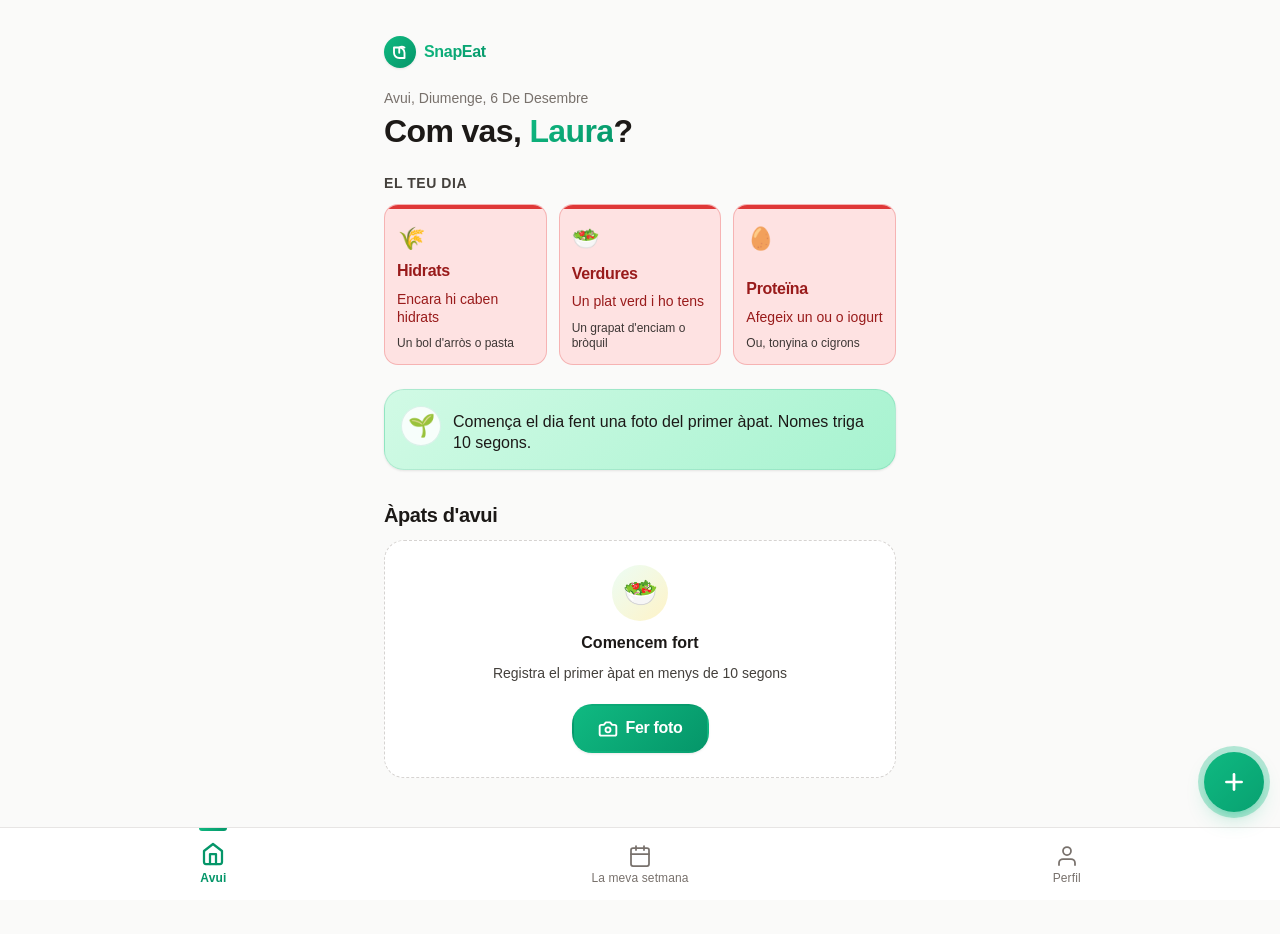
==== commit 77ea9b4c: "Revisió UX/UI iteració audit-v3 - Microcòpia forward-looking al semàfor i suggeriment diari (sense l" ====
--- a/index.html
+++ b/index.html
@@ -50,8 +50,12 @@
       <template id="empty-state-template">
         <li class="apat-empty">
           <div class="apat-empty__illustration" aria-hidden="true">🥗</div>
-          <p>Encara no has registrat cap àpat avui</p>
-          <p class="apat-empty__hint">Fes la primera foto amb el botó <strong>+</strong></p>
+          <p>Comencem fort</p>
+          <p class="apat-empty__hint">Registra el primer àpat en menys de 10 segons</p>
+          <a href="registrar.html" class="btn btn--primary apat-empty__cta">
+            <svg xmlns="http://www.w3.org/2000/svg" width="20" height="20" viewBox="0 0 24 24" fill="none" stroke="currentColor" stroke-width="2.25" stroke-linecap="round" stroke-linejoin="round" aria-hidden="true"><path d="M14.5 4h-5L7 7H4a2 2 0 0 0-2 2v9a2 2 0 0 0 2 2h16a2 2 0 0 0 2-2V9a2 2 0 0 0-2-2h-3l-2.5-3z"/><circle cx="12" cy="13" r="3"/></svg>
+            Fer foto
+          </a>
         </li>
       </template>
     </section>
--- a/css/components.css
+++ b/css/components.css
@@ -656,6 +656,15 @@
   font-weight: var(--font-weight-medium);
 }
 
+/* Pista breu sota cada cèl·lula — to Coach: "com tanco la bretxa" */
+.semafor-cell__hint {
+  font-size: var(--font-size-micro);
+  line-height: var(--line-height-snug);
+  font-weight: var(--font-weight-medium);
+  opacity: 0.85;
+  margin-top: 2px;
+}
+
 /* -------------------- Modificador: OK -------------------- */
 .semafor-cell--ok {
   background-color: var(--color-ok-bg);
@@ -1166,5 +1175,16 @@
   height: 100%;
   background: var(--gradient-brand);
   border-radius: var(--radius-full);
-  transition: width var(--duration-slow) var(--ease-out);
-}
+  transition: width var(--duration-slow) var(--ease-out),
+              background var(--duration-fast) var(--ease-in-out);
+}
+
+/* Quan estem a prop del pressupost (80-100%): àmbar amable, sense alarma */
+.progress-bar--warn .progress-bar__fill {
+  background: linear-gradient(135deg, #F59E0B 0%, #D97706 100%);
+}
+
+/* Si superem el pressupost: vermell càlid, no agressiu */
+.progress-bar--over .progress-bar__fill {
+  background: linear-gradient(135deg, #F87171 0%, #DC2626 100%);
+}
--- a/css/screens.css
+++ b/css/screens.css
@@ -91,82 +91,50 @@
   margin-bottom: var(--space-3);
 }
 
-/* Empty state d'àpats del dia — visualment engaging */
+/* Empty state d'àpats del dia — visualment engaging, compacte */
 .apat-empty {
   display: flex;
   flex-direction: column;
   align-items: center;
   justify-content: center;
   text-align: center;
-  gap: var(--space-3);
-  padding: var(--space-6) var(--space-4);
+  gap: var(--space-2);
+  padding: var(--space-5) var(--space-4);
   background-color: var(--color-surface);
   border: 1.5px dashed var(--color-border-strong);
   border-radius: var(--radius-lg);
 }
 
 .apat-empty__illustration {
-  width: 72px;
-  height: 72px;
+  width: 56px;
+  height: 56px;
   border-radius: var(--radius-full);
   background: var(--gradient-hero);
   display: inline-flex;
   align-items: center;
   justify-content: center;
-  font-size: 36px;
-  margin-bottom: var(--space-2);
-}
-
-.apat-empty p {
-  color: var(--color-text);
-  font-size: var(--font-size-body);
-  font-weight: var(--font-weight-medium);
-  margin: 0;
-}
-
-.apat-empty__hint {
-  color: var(--color-text-muted) !important;
-  font-size: var(--font-size-small) !important;
-  font-weight: var(--font-weight-regular) !important;
-}
-
-/* Empty state genèric */
-.empty-state {
-  display: flex;
-  flex-direction: column;
-  align-items: center;
-  justify-content: center;
-  text-align: center;
-  gap: var(--space-3);
-  padding: var(--space-6) var(--space-4);
-  background-color: var(--color-surface);
-  border: 1.5px dashed var(--color-border-strong);
-  border-radius: var(--radius-lg);
-  color: var(--color-text-muted);
-}
-
-.empty-state__icon {
-  width: 48px;
-  height: 48px;
-  color: var(--color-text-subtle);
-  stroke: currentColor;
-  fill: none;
-}
-
-.empty-state__title {
-  font-size: var(--font-size-h3);
-  font-weight: var(--font-weight-semibold);
-  color: var(--color-text);
-}
-
-.empty-state__text {
-  font-size: var(--font-size-body);
-  color: var(--color-text-muted);
-  max-width: 28ch;
-}
-
-.empty-state__cta {
-  margin-top: var(--space-2);
+  font-size: 28px;
+  margin-bottom: 2px;
+}
+
+.apat-empty > p {
+  color: var(--color-text);
+  font-size: var(--font-size-body);
+  font-weight: var(--font-weight-semibold);
+  margin: 0;
+}
+
+.apat-empty .apat-empty__hint {
+  color: var(--color-text-muted);
+  font-size: var(--font-size-small);
+  font-weight: var(--font-weight-regular);
+  margin: 0;
+}
+
+/* CTA forta dins l'empty state — porta directament a registrar un àpat */
+.apat-empty__cta {
+  margin-top: var(--space-3);
+  padding: var(--space-3) var(--space-5);
 }
 
 /* ============================================================
@@ -530,9 +498,152 @@
   margin: var(--space-1) 0 0;
 }
 
+/* Metadades de cocció dins una meal card — to Coach: "puc fer això?" d'una ullada */
+.meal-meta {
+  display: flex;
+  flex-wrap: wrap;
+  gap: 4px;
+  margin-top: var(--space-1);
+}
+
+.meal-meta__badge {
+  display: inline-flex;
+  align-items: center;
+  gap: 3px;
+  padding: 2px var(--space-2);
+  background-color: var(--color-surface-subtle);
+  color: var(--color-text-muted);
+  font-size: var(--font-size-micro);
+  font-weight: var(--font-weight-medium);
+  line-height: 1.3;
+  border-radius: var(--radius-full);
+  letter-spacing: 0;
+}
+
+.meal-meta__badge--dif {
+  background-color: var(--color-brand-soft);
+  color: var(--color-brand-dark);
+}
+
+.meal-meta__badge--price {
+  background-color: var(--color-accent-warm-soft);
+  color: #78350F;
+}
+
 .week-day__empty {
   color: var(--color-text-subtle);
   font-size: var(--font-size-small);
+}
+
+/* Modal de recepta — metadades i llista d'ingredients amb estils coherents */
+.recipe-modal__meta {
+  color: var(--color-text-muted);
+  font-size: var(--font-size-small);
+  margin: 0 0 var(--space-3);
+  font-weight: var(--font-weight-medium);
+}
+
+.recipe-modal__subtitle {
+  font-size: var(--font-size-body);
+  font-weight: var(--font-weight-semibold);
+  color: var(--color-text);
+  margin: 0 0 var(--space-2);
+}
+
+.recipe-modal__ingredients {
+  padding-left: var(--space-5);
+  margin: 0;
+  color: var(--color-text);
+  font-size: var(--font-size-small);
+  line-height: var(--line-height-base);
+}
+
+.recipe-modal__ingredients li {
+  margin-bottom: 2px;
+}
+
+/* Modal swap d'àpat — selecció entre 3 alternatives */
+.swap-options {
+  display: flex;
+  flex-direction: column;
+  gap: var(--space-2);
+  border: none;
+  padding: 0;
+  margin: 0;
+}
+
+.swap-option {
+  display: flex;
+  align-items: flex-start;
+  gap: var(--space-3);
+  padding: var(--space-3);
+  border: 1.5px solid var(--color-border);
+  border-radius: var(--radius-md);
+  cursor: pointer;
+  transition: border-color var(--duration-fast) var(--ease-in-out),
+              background-color var(--duration-fast) var(--ease-in-out);
+}
+
+.swap-option:hover {
+  border-color: var(--color-border-strong);
+  background-color: var(--color-surface-subtle);
+}
+
+.swap-option:has(input:checked) {
+  border-color: var(--color-brand);
+  background-color: var(--color-brand-soft);
+}
+
+.swap-option input[type="radio"] {
+  margin-top: 3px;
+  accent-color: var(--color-brand);
+  flex-shrink: 0;
+}
+
+.swap-option__body {
+  display: flex;
+  flex-direction: column;
+  gap: 2px;
+  min-width: 0;
+}
+
+.swap-option__name {
+  font-size: var(--font-size-body);
+  font-weight: var(--font-weight-semibold);
+  color: var(--color-text);
+  line-height: var(--line-height-snug);
+}
+
+.swap-option__meta {
+  font-size: var(--font-size-small);
+  color: var(--color-text-muted);
+  font-weight: var(--font-weight-regular);
+}
+
+/* Utilitat: modal creat dinàmicament per JS (sense necessitat d'estils inline) */
+.modal--overlay {
+  position: fixed;
+  inset: 0;
+  background-color: rgba(28, 25, 23, 0.55);
+  backdrop-filter: blur(4px);
+  -webkit-backdrop-filter: blur(4px);
+  display: flex;
+  align-items: center;
+  justify-content: center;
+  padding: var(--space-4);
+  z-index: var(--z-modal);
+}
+
+.modal--overlay .modal__dialog {
+  width: 100%;
+  max-width: 420px;
+  background-color: var(--color-surface);
+  border-radius: var(--radius-xl);
+  box-shadow: var(--shadow-xl);
+  padding: var(--space-5);
+  display: flex;
+  flex-direction: column;
+  gap: var(--space-3);
 }
 
 /* -------------------- Llista de compra -------------------- */
@@ -580,6 +691,39 @@
 
 .shopping-group__list li:last-child {
   border-bottom: none;
+}
+
+/* Estat de la compra — comptador i pressupost + barra de progrés */
+.compra-status {
+  background-color: var(--color-surface);
+  border: 1px solid var(--color-border);
+  border-radius: var(--radius-lg);
+  padding: var(--space-3) var(--space-4);
+  margin-bottom: var(--space-4);
+  box-shadow: var(--shadow-sm);
+}
+
+.compra-status__row {
+  display: flex;
+  justify-content: space-between;
+  align-items: baseline;
+  gap: var(--space-3);
+  margin-bottom: var(--space-2);
+}
+
+.compra-status__count {
+  font-size: var(--font-size-small);
+  color: var(--color-text-muted);
+  font-weight: var(--font-weight-medium);
+  margin: 0;
+}
+
+.compra-status__amount {
+  font-size: var(--font-size-body);
+  color: var(--color-text);
+  font-weight: var(--font-weight-semibold);
+  margin: 0;
+  font-variant-numeric: tabular-nums;
 }
 
 /* Mode compra — items grans i tàctils */
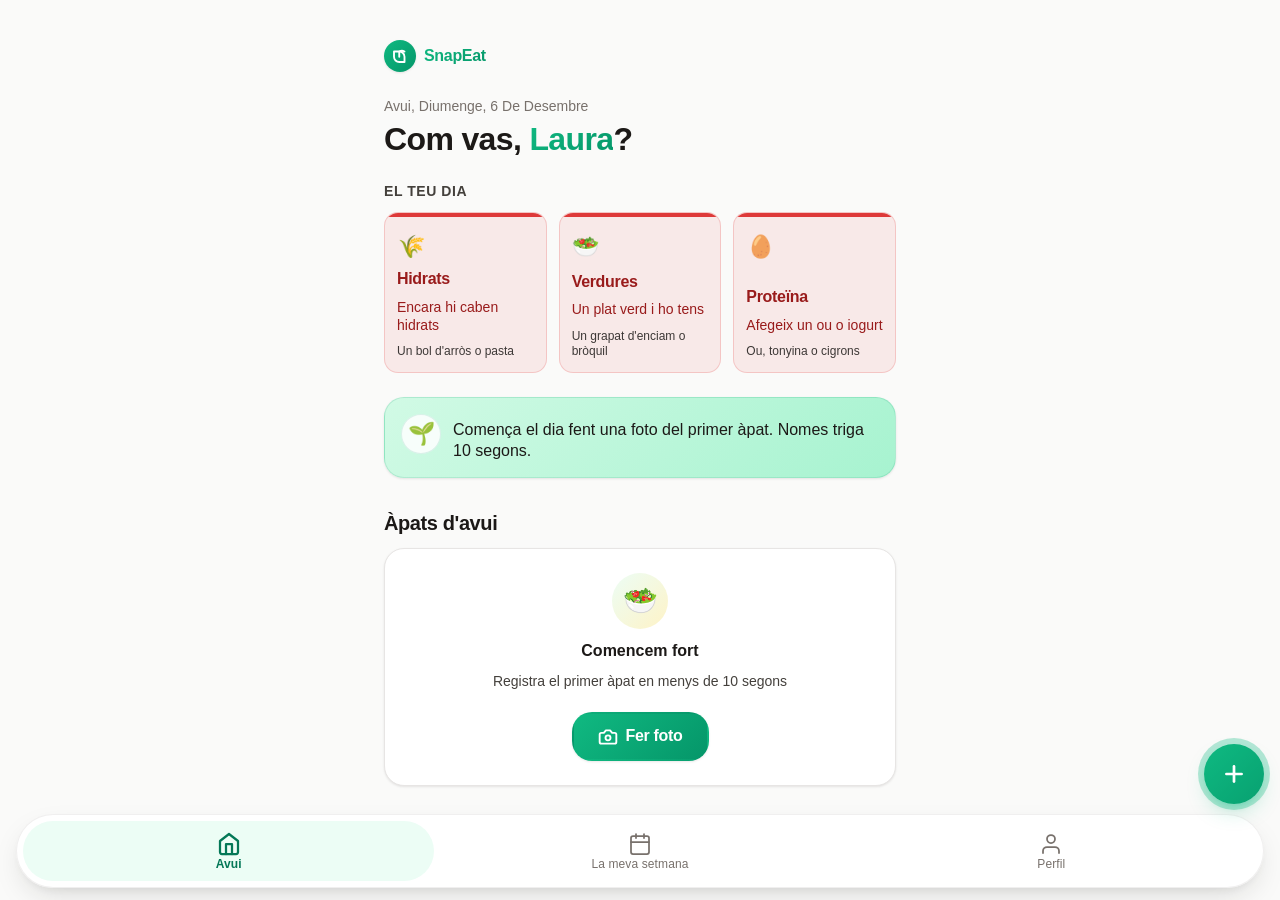
==== commit 7d35b315: "Tab-bar flotant càpsula + icones PWA + CTA condicional al registrar Tres millores sobre la iteració " ====
--- a/index.html
+++ b/index.html
@@ -4,6 +4,13 @@
   <meta charset="UTF-8">
   <meta name="viewport" content="width=device-width, initial-scale=1.0, viewport-fit=cover">
   <meta name="description" content="Dashboard diari de SnapEat — controla els teus àpats amb indicadors de colors.">
+  <meta name="theme-color" content="#10B981">
+  <meta name="apple-mobile-web-app-capable" content="yes">
+  <meta name="apple-mobile-web-app-status-bar-style" content="default">
+  <meta name="apple-mobile-web-app-title" content="SnapEat">
+  <link rel="manifest" href="manifest.webmanifest">
+  <link rel="icon" type="image/svg+xml" href="assets/icons/snapeat-icon.svg">
+  <link rel="apple-touch-icon" href="assets/icons/snapeat-icon-180.png">
   <title>SnapEat — Avui</title>
   <link rel="stylesheet" href="css/variables.css">
   <link rel="stylesheet" href="css/base.css">
--- a/css/variables.css
+++ b/css/variables.css
@@ -19,6 +19,13 @@
   --color-ok-bg: #D1FAE5;
   --color-ok-accent: #059669;
   --color-ok-fg: #065F46;
+
+  /* Tints subtils estil iOS — per a surfaces grans tipus semàfor, on els
+     backgrounds plens dels tokens *-bg queden massa saturats. Mantenim color
+     però baixem opacitat perquè el content respiri. */
+  --color-bad-tint: rgba(220, 38, 38, 0.08);
+  --color-warn-tint: rgba(217, 119, 6, 0.10);
+  --color-ok-tint: rgba(5, 150, 105, 0.10);
 
   /* Color d'accent de marca — verd càlid, no agressiu */
   --color-brand: #10B981;
--- a/css/components.css
+++ b/css/components.css
@@ -231,7 +231,7 @@
 .fab {
   position: fixed;
   right: var(--space-4);
-  bottom: calc(var(--tab-bar-height) + var(--space-4) + env(safe-area-inset-bottom, 0px));
+  bottom: calc(var(--tab-bar-height) + var(--space-5) + env(safe-area-inset-bottom, 0px));
   width: var(--fab-size);
   height: var(--fab-size);
   display: inline-flex;
@@ -296,20 +296,24 @@
    TAB BAR — barra de navegació fixa inferior amb indicador actiu
    ============================================================ */
 
+/* Tab-bar flotant estil iOS 17+ liquid — càpsula amb marge + blur */
 .tab-bar {
   position: fixed;
-  bottom: 0;
-  left: 0;
-  right: 0;
+  left: var(--space-4);
+  right: var(--space-4);
+  bottom: calc(var(--space-3) + env(safe-area-inset-bottom, 0));
   display: flex;
   align-items: stretch;
-  background-color: rgba(255, 255, 255, 0.96);
-  backdrop-filter: saturate(180%) blur(20px);
-  -webkit-backdrop-filter: saturate(180%) blur(20px);
-  border-top: 1px solid var(--color-border);
-  padding-bottom: env(safe-area-inset-bottom, 0px);
+  background-color: rgba(255, 255, 255, 0.88);
+  backdrop-filter: saturate(180%) blur(24px);
+  -webkit-backdrop-filter: saturate(180%) blur(24px);
+  border: 1px solid rgba(231, 229, 228, 0.6);
+  border-radius: var(--radius-full);
+  box-shadow: 0 12px 32px -10px rgba(28, 25, 23, 0.18),
+              0 4px 12px -4px rgba(28, 25, 23, 0.08);
   min-height: var(--tab-bar-height);
   z-index: var(--z-tab-bar);
+  padding: 6px;
 }
 
 .tab {
@@ -319,8 +323,8 @@
   flex-direction: column;
   align-items: center;
   justify-content: center;
-  gap: 4px;
-  min-height: var(--tab-bar-height);
+  gap: 2px;
+  min-height: calc(var(--tab-bar-height) - 12px);
   padding: var(--space-2) var(--space-1);
   color: var(--color-text-subtle);
   font-size: var(--font-size-micro);
@@ -329,8 +333,10 @@
   text-align: center;
   background: transparent;
   border: none;
+  border-radius: var(--radius-full);
   cursor: pointer;
-  transition: color var(--duration-fast) var(--ease-in-out);
+  transition: color var(--duration-fast) var(--ease-in-out),
+              background-color var(--duration-fast) var(--ease-in-out);
 }
 
 .tab__icon {
@@ -352,30 +358,17 @@
   color: var(--color-text);
 }
 
-/* Tab actiu: color de marca + barra superior + icona més gruixuda */
+/* Tab actiu dins la càpsula: pill subtil de brand-soft al fons */
 .tab[aria-current="page"],
 .tab--active {
-  color: var(--color-brand-hover);
+  color: var(--color-brand-dark);
   font-weight: var(--font-weight-semibold);
+  background-color: var(--color-brand-soft);
 }
 
 .tab[aria-current="page"] .tab__icon,
 .tab--active .tab__icon {
   stroke-width: 2.25;
-  transform: translateY(-2px);
-}
-
-.tab[aria-current="page"]::before,
-.tab--active::before {
-  content: "";
-  position: absolute;
-  top: 0;
-  left: 50%;
-  transform: translateX(-50%);
-  width: 28px;
-  height: 3px;
-  background: var(--gradient-brand);
-  border-radius: 0 0 var(--radius-sm) var(--radius-sm);
 }
 
 /* ============================================================
@@ -665,10 +658,10 @@
   margin-top: 2px;
 }
 
-/* -------------------- Modificador: OK -------------------- */
+/* -------------------- Modificador: OK (iOS tint) -------------------- */
 .semafor-cell--ok {
-  background-color: var(--color-ok-bg);
-  border-color: rgba(5, 150, 105, 0.25);
+  background-color: var(--color-ok-tint);
+  border-color: rgba(5, 150, 105, 0.18);
   color: var(--color-ok-accent);
 }
 
@@ -680,10 +673,10 @@
   color: var(--color-ok-fg);
 }
 
-/* -------------------- Modificador: warn -------------------- */
+/* -------------------- Modificador: warn (iOS tint) -------------------- */
 .semafor-cell--warn {
-  background-color: var(--color-warn-bg);
-  border-color: rgba(217, 119, 6, 0.25);
+  background-color: var(--color-warn-tint);
+  border-color: rgba(217, 119, 6, 0.18);
   color: var(--color-warn-accent);
 }
 
@@ -695,10 +688,10 @@
   color: var(--color-warn-fg);
 }
 
-/* -------------------- Modificador: bad -------------------- */
+/* -------------------- Modificador: bad (iOS tint) -------------------- */
 .semafor-cell--bad {
-  background-color: var(--color-bad-bg);
-  border-color: rgba(220, 38, 38, 0.25);
+  background-color: var(--color-bad-tint);
+  border-color: rgba(220, 38, 38, 0.18);
   color: var(--color-bad-accent);
 }
 
@@ -1034,6 +1027,280 @@
 }
 
 /* ============================================================
+   BOTTOM SHEET — estil iOS native (Reminders, Health, Maps)
+   Panell que llisca des de baix, amb drag handle + backdrop blur
+   ============================================================ */
+
+.bottom-sheet {
+  position: fixed;
+  inset: 0;
+  z-index: var(--z-modal);
+  display: flex;
+  align-items: flex-end;
+  justify-content: center;
+  pointer-events: none;
+}
+
+.bottom-sheet__backdrop {
+  position: absolute;
+  inset: 0;
+  background-color: rgba(28, 25, 23, 0.45);
+  backdrop-filter: blur(8px);
+  -webkit-backdrop-filter: blur(8px);
+  opacity: 0;
+  transition: opacity var(--duration-base) var(--ease-in-out);
+  pointer-events: auto;
+}
+
+.bottom-sheet__panel {
+  position: relative;
+  width: 100%;
+  max-width: 520px;
+  max-height: 92vh;
+  display: flex;
+  flex-direction: column;
+  background-color: var(--color-surface);
+  border-top-left-radius: var(--radius-xl);
+  border-top-right-radius: var(--radius-xl);
+  box-shadow: 0 -12px 30px -12px rgba(28, 25, 23, 0.18);
+  transform: translateY(100%);
+  transition: transform var(--duration-slow) var(--ease-spring);
+  pointer-events: auto;
+  padding-bottom: env(safe-area-inset-bottom, 0);
+  overflow: hidden;
+}
+
+.bottom-sheet--visible .bottom-sheet__backdrop { opacity: 1; }
+.bottom-sheet--visible .bottom-sheet__panel { transform: translateY(0); }
+
+.bottom-sheet__handle {
+  width: 36px;
+  height: 4px;
+  background-color: var(--color-border-strong);
+  border-radius: var(--radius-full);
+  margin: var(--space-2) auto var(--space-1);
+  flex-shrink: 0;
+}
+
+.bottom-sheet__header {
+  display: flex;
+  align-items: center;
+  justify-content: space-between;
+  gap: var(--space-3);
+  padding: var(--space-3) var(--space-5) var(--space-2);
+  flex-shrink: 0;
+}
+
+.bottom-sheet__title {
+  font-size: var(--font-size-h2);
+  font-weight: var(--font-weight-bold);
+  letter-spacing: var(--tracking-tight);
+  line-height: var(--line-height-snug);
+  color: var(--color-text);
+  margin: 0;
+  flex: 1;
+  min-width: 0;
+}
+
+.bottom-sheet__close {
+  display: inline-flex;
+  align-items: center;
+  justify-content: center;
+  width: 32px;
+  height: 32px;
+  border-radius: var(--radius-full);
+  border: none;
+  background-color: var(--color-surface-subtle);
+  color: var(--color-text-muted);
+  cursor: pointer;
+  flex-shrink: 0;
+  transition: background-color var(--duration-fast) var(--ease-in-out),
+              color var(--duration-fast) var(--ease-in-out);
+}
+
+.bottom-sheet__close:hover {
+  background-color: var(--color-border);
+  color: var(--color-text);
+}
+
+.bottom-sheet__close svg {
+  width: 16px;
+  height: 16px;
+  stroke: currentColor;
+  fill: none;
+  stroke-width: 2.5;
+}
+
+.bottom-sheet__body {
+  padding: var(--space-3) var(--space-5) var(--space-5);
+  overflow-y: auto;
+  -webkit-overflow-scrolling: touch;
+  overscroll-behavior: contain;
+  flex: 1;
+  min-height: 0;
+}
+
+.bottom-sheet__footer {
+  padding: var(--space-3) var(--space-5) var(--space-4);
+  border-top: 1px solid var(--color-border);
+  display: flex;
+  gap: var(--space-2);
+  flex-shrink: 0;
+  background-color: var(--color-surface);
+}
+
+.bottom-sheet__footer .btn {
+  flex: 1;
+}
+
+@media (prefers-reduced-motion: reduce) {
+  .bottom-sheet__panel,
+  .bottom-sheet__backdrop {
+    transition-duration: 0.01ms;
+  }
+}
+
+/* ============================================================
+   STICKY FOOTER CTA — botó fixe al footer amb blur (iOS style)
+   Usat a pantalles d'acció principal (registrar, setmana)
+   ============================================================ */
+
+/* Contenidor transparent — NOMÉS el botó flota, la barra no cobreix res */
+.footer-cta {
+  position: fixed;
+  left: 0;
+  right: 0;
+  bottom: 0;
+  padding: 0 var(--space-4) calc(var(--space-4) + env(safe-area-inset-bottom, 0));
+  z-index: calc(var(--z-tab-bar) - 1);
+  display: flex;
+  gap: var(--space-2);
+  pointer-events: none;
+  opacity: 1;
+  transform: translateY(0);
+  transition: opacity var(--duration-base) var(--ease-out),
+              transform var(--duration-base) var(--ease-out);
+}
+
+/* Estat ocult — s'usa a registrar quan no hi ha foto o nom encara */
+.footer-cta--hidden {
+  opacity: 0;
+  transform: translateY(24px);
+  pointer-events: none;
+}
+
+.footer-cta--hidden .btn {
+  pointer-events: none;
+}
+
+/* Quan la pantalla té tab-bar flotant, la CTA queda per sobre amb gap */
+.footer-cta--above-tabs {
+  bottom: calc(var(--tab-bar-height) + var(--space-5) + env(safe-area-inset-bottom, 0));
+  padding-bottom: 0;
+  /* Marge lateral perquè sigui estrictament més estret que el tab-bar (jerarquia) */
+  padding-left: var(--space-7);
+  padding-right: var(--space-7);
+}
+
+/* CTA flotant: shadow present però MENYS marcada que la del tab-bar per jerarquia */
+.footer-cta .btn {
+  flex: 1;
+  pointer-events: auto;
+  min-height: 44px;
+  font-size: var(--font-size-small);
+  box-shadow: 0 6px 16px -6px rgba(16, 185, 129, 0.30),
+              0 2px 6px -2px rgba(28, 25, 23, 0.10);
+}
+
+/* A la pantalla de registrar (sense tab-bar), el CTA és l'acció principal — més prominent */
+.footer-cta:not(.footer-cta--above-tabs) .btn {
+  min-height: 52px;
+  font-size: var(--font-size-body);
+  box-shadow: 0 10px 25px -8px rgba(16, 185, 129, 0.35),
+              0 4px 10px -4px rgba(28, 25, 23, 0.15);
+}
+
+/* Container amb footer-cta + tab-bar (ex: setmana): padding per als dos */
+.container.has-footer-cta {
+  padding-bottom: calc(var(--tab-bar-height) + var(--space-5) + 80px + env(safe-area-inset-bottom, 0)) !important;
+}
+
+/* Container amb footer-cta sense tab-bar (ex: registrar): només CTA */
+.container.container--no-tabs.has-footer-cta {
+  padding-bottom: calc(80px + env(safe-area-inset-bottom, 0)) !important;
+}
+
+/* ============================================================
+   GROUPED INSET LIST — patró iOS Settings
+   Cards rodones amb dividers prims entre ítems
+   ============================================================ */
+
+.grouped-list {
+  background-color: var(--color-surface);
+  border-radius: var(--radius-lg);
+  border: 1px solid var(--color-border);
+  overflow: hidden;
+  box-shadow: var(--shadow-sm);
+}
+
+.grouped-list__item {
+  display: flex;
+  align-items: center;
+  gap: var(--space-3);
+  padding: var(--space-3) var(--space-4);
+  min-height: 52px;
+  border-bottom: 1px solid var(--color-border);
+  background-color: transparent;
+  transition: background-color var(--duration-fast) var(--ease-in-out);
+}
+
+.grouped-list__item:last-child {
+  border-bottom: none;
+}
+
+.grouped-list__item--interactive {
+  cursor: pointer;
+}
+
+.grouped-list__item--interactive:hover,
+.grouped-list__item--interactive:focus-within {
+  background-color: var(--color-surface-subtle);
+}
+
+.grouped-list__label {
+  flex: 1;
+  font-size: var(--font-size-body);
+  color: var(--color-text);
+  font-weight: var(--font-weight-regular);
+  margin: 0;
+}
+
+.grouped-list__value {
+  font-size: var(--font-size-body);
+  color: var(--color-text-muted);
+  margin: 0;
+}
+
+.grouped-list__hint {
+  font-size: var(--font-size-small);
+  color: var(--color-text-subtle);
+  padding: var(--space-2) var(--space-1) 0;
+  margin: 0;
+  line-height: var(--line-height-snug);
+}
+
+/* Section header iOS-style per a grouped-list */
+.grouped-list-heading {
+  font-size: var(--font-size-small);
+  font-weight: var(--font-weight-semibold);
+  color: var(--color-text-muted);
+  text-transform: uppercase;
+  letter-spacing: var(--tracking-wide);
+  padding: 0 var(--space-1) var(--space-2);
+  margin: 0;
+}
+
+/* ============================================================
    MODAL — overlay centrat
    ============================================================ */
 
--- a/css/layout.css
+++ b/css/layout.css
@@ -11,9 +11,14 @@
   max-width: var(--container-max-mobile);
   margin-inline: auto;
   padding-inline: var(--space-5);
-  /* Marge inferior generós: tab bar (72px) + fab (60px) + respir extra (48px) */
-  padding-bottom: calc(var(--tab-bar-height) + var(--fab-size) + var(--space-5));
+  /* Marge inferior per a tab-bar flotant (header + gap + safe-area) + respir */
+  padding-bottom: calc(var(--tab-bar-height) + var(--space-3) + var(--space-5) + env(safe-area-inset-bottom, 0));
   padding-top: var(--space-5);
+}
+
+/* Pantalles sense tab-bar (ex: registrar) — padding inferior menor */
+.container--no-tabs {
+  padding-bottom: calc(var(--space-5) + env(safe-area-inset-bottom, 0));
 }
 
 @media (min-width: 640px) {
--- a/css/screens.css
+++ b/css/screens.css
@@ -8,12 +8,13 @@
    Pair de logo SnapEat + accions secundàries
    ============================================================ */
 
+/* Topbar — brand flotant sense barra blanca, part del scroll natural */
 .app-topbar {
   display: flex;
   align-items: center;
   justify-content: space-between;
   gap: var(--space-3);
-  padding: 4px 0;
+  padding: var(--space-2) 0;
   margin-bottom: var(--space-4);
 }
 
@@ -91,7 +92,7 @@
   margin-bottom: var(--space-3);
 }
 
-/* Empty state d'àpats del dia — visualment engaging, compacte */
+/* Empty state d'àpats del dia — iOS style: solid border soft, no dashed */
 .apat-empty {
   display: flex;
   flex-direction: column;
@@ -101,8 +102,9 @@
   gap: var(--space-2);
   padding: var(--space-5) var(--space-4);
   background-color: var(--color-surface);
-  border: 1.5px dashed var(--color-border-strong);
+  border: 1px solid var(--color-border);
   border-radius: var(--radius-lg);
+  box-shadow: var(--shadow-sm);
 }
 
 .apat-empty__illustration {
@@ -186,30 +188,30 @@
 }
 
 /* ------------------------------------------------------------
-   Zona de foto — hero del registre, gran i atractiva
-   Dropzone ampla: mínim 220px d'alçada amb icona i text centrats
+   Zona de foto — hero del registre, estil iOS (solid, soft)
    ------------------------------------------------------------ */
 .foto-area {
   position: relative;
   width: 100%;
   min-height: 240px;
   aspect-ratio: 4 / 3;
-  background: var(--gradient-hero);
-  border: 2px dashed var(--color-brand);
+  background-color: var(--color-surface-subtle);
+  border: 1px solid var(--color-border);
   border-radius: var(--radius-xl);
   display: flex;
   align-items: center;
   justify-content: center;
   overflow: hidden;
   cursor: pointer;
+  box-shadow: var(--shadow-sm);
   transition: border-color var(--duration-fast) var(--ease-in-out),
-              background var(--duration-fast) var(--ease-in-out),
+              background-color var(--duration-fast) var(--ease-in-out),
               transform var(--duration-fast) var(--ease-out);
 }
 
 .foto-area:hover {
-  border-color: var(--color-brand-hover);
-  background: var(--gradient-fresh);
+  border-color: var(--color-brand);
+  background-color: var(--color-brand-soft);
   transform: translateY(-1px);
 }
 
@@ -395,6 +397,61 @@
   padding-bottom: var(--space-1);
 }
 
+/* -------------------- Menu header amb pill de pressupost -------------------- */
+.menu-header {
+  display: flex;
+  align-items: center;
+  justify-content: space-between;
+  gap: var(--space-3);
+  margin-bottom: var(--space-3);
+  flex-wrap: wrap;
+}
+
+.menu-header h2 {
+  margin: 0;
+}
+
+/* Budget pill — visible d'un cop d'ull, canvia color si s'apropa o supera */
+.budget-pill {
+  display: inline-flex;
+  align-items: baseline;
+  gap: 4px;
+  padding: 6px var(--space-3);
+  background-color: var(--color-brand-soft);
+  color: var(--color-brand-dark);
+  border-radius: var(--radius-full);
+  font-variant-numeric: tabular-nums;
+  font-size: var(--font-size-small);
+  font-weight: var(--font-weight-semibold);
+  letter-spacing: var(--tracking-tight);
+  transition: background-color var(--duration-fast) var(--ease-in-out),
+              color var(--duration-fast) var(--ease-in-out);
+}
+
+.budget-pill__amount {
+  font-size: var(--font-size-body);
+  font-weight: var(--font-weight-bold);
+}
+
+.budget-pill__sep {
+  opacity: 0.6;
+  font-weight: var(--font-weight-regular);
+}
+
+.budget-pill__budget {
+  opacity: 0.8;
+}
+
+.budget-pill--near {
+  background-color: var(--color-warn-bg);
+  color: var(--color-warn-fg);
+}
+
+.budget-pill--over {
+  background-color: rgba(220, 38, 38, 0.10);
+  color: var(--color-bad-fg);
+}
+
 /* -------------------- Secció: menú generat -------------------- */
 .week-grid {
   display: grid;
@@ -409,7 +466,7 @@
   }
 }
 
-/* Card de dia de la setmana — amb un color accent rotatiu */
+/* Card de dia de la setmana — iOS style: sense banda lateral, accent top prim */
 .week-day {
   background-color: var(--color-surface);
   border: 1px solid var(--color-border);
@@ -430,23 +487,11 @@
   box-shadow: var(--shadow-md);
 }
 
-/* Banda de color rotativa al costat esquerre */
-.week-day::before {
-  content: "";
-  position: absolute;
-  top: 0;
-  bottom: 0;
-  left: 0;
-  width: 4px;
-  background: var(--gradient-brand);
-}
-
-.week-day:nth-child(2n)::before {
-  background: var(--gradient-warm);
-}
-
-.week-day:nth-child(3n)::before {
-  background: var(--gradient-fresh);
+.week-day__header {
+  display: flex;
+  align-items: center;
+  justify-content: space-between;
+  gap: var(--space-2);
 }
 
 .week-day__title {
@@ -455,8 +500,29 @@
   color: var(--color-text);
   letter-spacing: var(--tracking-tight);
   margin: 0;
-  padding-left: var(--space-2);
-}
+}
+
+/* Mini-semàfor: 3 punts amb balanç nutricional del dia */
+.day-balance {
+  display: inline-flex;
+  align-items: center;
+  gap: 4px;
+  padding: 4px var(--space-2);
+  background-color: var(--color-surface-subtle);
+  border-radius: var(--radius-full);
+}
+
+.day-balance__dot {
+  width: 8px;
+  height: 8px;
+  border-radius: var(--radius-full);
+  flex-shrink: 0;
+  box-shadow: inset 0 0 0 1px rgba(28, 25, 23, 0.08);
+}
+
+.day-balance__dot--ok   { background-color: var(--color-ok-accent); }
+.day-balance__dot--warn { background-color: var(--color-warn-accent); }
+.day-balance__dot--bad  { background-color: var(--color-bad-accent); }
 
 .week-day__meal {
   padding: var(--space-2) var(--space-2) var(--space-2) var(--space-3);
@@ -535,35 +601,140 @@
   font-size: var(--font-size-small);
 }
 
-/* Modal de recepta — metadades i llista d'ingredients amb estils coherents */
-.recipe-modal__meta {
-  color: var(--color-text-muted);
-  font-size: var(--font-size-small);
+/* -------------------- Bottom sheet de recepta -------------------- */
+.recipe-chips {
+  display: flex;
+  flex-wrap: wrap;
+  gap: 6px;
+  margin-bottom: var(--space-4);
+}
+
+.recipe-chip {
+  display: inline-flex;
+  align-items: center;
+  gap: 3px;
+  padding: 4px var(--space-2);
+  background-color: var(--color-surface-subtle);
+  color: var(--color-text-muted);
+  font-size: var(--font-size-small);
+  font-weight: var(--font-weight-medium);
+  line-height: 1.3;
+  border-radius: var(--radius-full);
+}
+
+.recipe-chip--dif {
+  background-color: var(--color-brand-soft);
+  color: var(--color-brand-dark);
+}
+
+.recipe-chip--price {
+  background-color: var(--color-accent-warm-soft);
+  color: #78350F;
+}
+
+.recipe-sheet__subtitle {
+  font-size: var(--font-size-small);
+  font-weight: var(--font-weight-semibold);
+  color: var(--color-text-muted);
+  text-transform: uppercase;
+  letter-spacing: var(--tracking-wide);
+  margin: var(--space-4) 0 var(--space-2);
+}
+
+.recipe-sheet__subtitle:first-of-type {
+  margin-top: var(--space-2);
+}
+
+.recipe-ing-list {
+  list-style: none;
+  padding: 0;
+  margin: 0;
+  background-color: var(--color-surface);
+  border: 1px solid var(--color-border);
+  border-radius: var(--radius-md);
+  overflow: hidden;
+}
+
+.recipe-ing {
+  display: flex;
+  align-items: baseline;
+  justify-content: space-between;
+  gap: var(--space-3);
+  padding: var(--space-2) var(--space-3);
+  border-bottom: 1px solid var(--color-border);
+  font-size: var(--font-size-body);
+}
+
+.recipe-ing:last-child {
+  border-bottom: none;
+}
+
+.recipe-ing__name {
+  color: var(--color-text);
+  font-weight: var(--font-weight-medium);
+}
+
+.recipe-ing__qty {
+  color: var(--color-text-muted);
+  font-size: var(--font-size-small);
+  font-variant-numeric: tabular-nums;
+}
+
+.recipe-step-list {
+  list-style: none;
+  padding: 0;
+  margin: 0;
+  counter-reset: step;
+}
+
+.recipe-step {
+  display: flex;
+  gap: var(--space-3);
+  padding: var(--space-2) 0;
+  font-size: var(--font-size-body);
+  line-height: var(--line-height-base);
+  color: var(--color-text);
+}
+
+.recipe-step + .recipe-step {
+  border-top: 1px solid var(--color-border);
+}
+
+.recipe-step__num {
+  flex-shrink: 0;
+  display: inline-flex;
+  align-items: center;
+  justify-content: center;
+  width: 28px;
+  height: 28px;
+  background-color: var(--color-brand-soft);
+  color: var(--color-brand-dark);
+  border-radius: var(--radius-full);
+  font-size: var(--font-size-small);
+  font-weight: var(--font-weight-bold);
+}
+
+.recipe-step__text {
+  flex: 1;
+  padding-top: 3px;
+}
+
+/* Lead text dels bottom-sheets — to amable */
+.sheet-lead {
+  color: var(--color-text-muted);
+  font-size: var(--font-size-body);
+  line-height: var(--line-height-base);
   margin: 0 0 var(--space-3);
-  font-weight: var(--font-weight-medium);
-}
-
-.recipe-modal__subtitle {
-  font-size: var(--font-size-body);
-  font-weight: var(--font-weight-semibold);
-  color: var(--color-text);
-  margin: 0 0 var(--space-2);
-}
-
-.recipe-modal__ingredients {
-  padding-left: var(--space-5);
-  margin: 0;
-  color: var(--color-text);
-  font-size: var(--font-size-small);
-  line-height: var(--line-height-base);
-}
-
-.recipe-modal__ingredients li {
-  margin-bottom: 2px;
-}
-
-/* Modal swap d'àpat — selecció entre 3 alternatives */
-.swap-options {
+}
+
+.sheet-lead strong {
+  color: var(--color-text);
+  font-weight: var(--font-weight-semibold);
+}
+
+/* Swap d'àpat + alternatives — selecció per radio amb cards clares */
+.swap-options,
+.alt-options {
   display: flex;
   flex-direction: column;
   gap: var(--space-2);
@@ -572,7 +743,8 @@
   margin: 0;
 }
 
-.swap-option {
+.swap-option,
+.alt-option {
   display: flex;
   align-items: flex-start;
   gap: var(--space-3);
@@ -584,66 +756,71 @@
               background-color var(--duration-fast) var(--ease-in-out);
 }
 
-.swap-option:hover {
+.swap-option:hover,
+.alt-option:hover {
   border-color: var(--color-border-strong);
   background-color: var(--color-surface-subtle);
 }
 
-.swap-option:has(input:checked) {
+.swap-option:has(input:checked),
+.alt-option:has(input:checked) {
   border-color: var(--color-brand);
   background-color: var(--color-brand-soft);
 }
 
-.swap-option input[type="radio"] {
+.swap-option input[type="radio"],
+.alt-option input[type="radio"] {
   margin-top: 3px;
   accent-color: var(--color-brand);
   flex-shrink: 0;
 }
 
-.swap-option__body {
+.swap-option__body,
+.alt-option__body {
   display: flex;
   flex-direction: column;
   gap: 2px;
   min-width: 0;
-}
-
-.swap-option__name {
+  flex: 1;
+}
+
+.swap-option__name,
+.alt-option__name {
   font-size: var(--font-size-body);
   font-weight: var(--font-weight-semibold);
   color: var(--color-text);
   line-height: var(--line-height-snug);
 }
 
-.swap-option__meta {
+.swap-option__meta,
+.alt-option__context {
   font-size: var(--font-size-small);
   color: var(--color-text-muted);
   font-weight: var(--font-weight-regular);
-}
-
-/* Utilitat: modal creat dinàmicament per JS (sense necessitat d'estils inline) */
-.modal--overlay {
-  position: fixed;
-  inset: 0;
-  background-color: rgba(28, 25, 23, 0.55);
-  backdrop-filter: blur(4px);
-  -webkit-backdrop-filter: blur(4px);
-  display: flex;
-  align-items: center;
-  justify-content: center;
-  padding: var(--space-4);
-  z-index: var(--z-modal);
-}
-
-.modal--overlay .modal__dialog {
-  width: 100%;
-  max-width: 420px;
-  background-color: var(--color-surface);
-  border-radius: var(--radius-xl);
-  box-shadow: var(--shadow-xl);
-  padding: var(--space-5);
-  display: flex;
-  flex-direction: column;
-  gap: var(--space-3);
+  line-height: var(--line-height-snug);
+}
+
+.alt-option__head {
+  display: flex;
+  justify-content: space-between;
+  align-items: baseline;
+  gap: var(--space-2);
+}
+
+.alt-option__price {
+  font-size: var(--font-size-small);
+  font-weight: var(--font-weight-semibold);
+  color: var(--color-brand-dark);
+  font-variant-numeric: tabular-nums;
+  flex-shrink: 0;
+}
+
+/* Shopping row — quantitat secundària */
+.shopping-row__qty {
+  color: var(--color-text-subtle);
+  font-weight: var(--font-weight-regular);
+  font-size: var(--font-size-small);
+  margin-left: var(--space-1);
 }
 
 /* -------------------- Llista de compra -------------------- */
@@ -726,14 +903,14 @@
   font-variant-numeric: tabular-nums;
 }
 
-/* Mode compra — items grans i tàctils */
+/* Mode compra — items grans i tàctils amb check circular iOS */
 .compra-item {
   display: flex;
   align-items: center;
   gap: var(--space-3);
-  padding: var(--space-4);
+  padding: var(--space-3) var(--space-4);
   background-color: var(--color-surface);
-  border: 1.5px solid var(--color-border);
+  border: 1px solid var(--color-border);
   border-radius: var(--radius-lg);
   margin-bottom: var(--space-2);
   min-height: 64px;
@@ -741,10 +918,76 @@
               border-color var(--duration-fast) var(--ease-in-out);
 }
 
-.compra-item[data-comprat="true"],
 .compra-item--done {
-  background-color: var(--color-ok-bg);
-  border-color: rgba(5, 150, 105, 0.2);
+  background-color: var(--color-brand-soft);
+  border-color: rgba(16, 185, 129, 0.20);
+}
+
+.compra-item__check {
+  display: inline-flex;
+  align-items: center;
+  justify-content: center;
+  min-width: var(--touch-target-min);
+  min-height: var(--touch-target-min);
+  width: var(--touch-target-min);
+  height: var(--touch-target-min);
+  border-radius: var(--radius-full);
+  border: 2px solid var(--color-border-strong);
+  background-color: var(--color-surface);
+  color: var(--color-text-subtle);
+  cursor: pointer;
+  flex-shrink: 0;
+  transition: background-color var(--duration-fast) var(--ease-spring),
+              border-color var(--duration-fast) var(--ease-in-out),
+              transform var(--duration-fast) var(--ease-spring);
+}
+
+.compra-item__check:active {
+  transform: scale(0.9);
+}
+
+.compra-item__check--on {
+  background-color: var(--color-brand);
+  border-color: var(--color-brand);
+  color: #fff;
+}
+
+.compra-item__check svg {
+  width: 18px;
+  height: 18px;
+  stroke: currentColor;
+  fill: none;
+}
+
+.compra-item__body {
+  flex: 1;
+  min-width: 0;
+}
+
+.compra-item__nom {
+  margin: 0;
+  font-size: var(--font-size-body);
+  font-weight: var(--font-weight-semibold);
+  color: var(--color-text);
+  line-height: var(--line-height-snug);
+}
+
+.compra-item--done .compra-item__nom {
+  text-decoration: line-through;
+  color: var(--color-text-muted);
+}
+
+.compra-item__meta {
+  margin: 2px 0 0;
+  font-size: var(--font-size-small);
+  color: var(--color-text-muted);
+}
+
+.compra-item__alt {
+  flex-shrink: 0;
+  font-size: var(--font-size-small);
+  padding: var(--space-1) var(--space-2);
+  min-height: var(--touch-target-min);
 }
 
 /* -------------------- Secció resum final -------------------- */
@@ -791,17 +1034,85 @@
   margin-top: var(--space-2);
 }
 
-/* Avatar del perfil */
+/* Avatar del perfil — iOS style: tint pla, sense gradient */
 .perfil-identitat {
   display: flex;
   align-items: center;
   gap: var(--space-4);
   padding: var(--space-4);
-  background: var(--gradient-hero);
-  border: 1px solid rgba(5, 150, 105, 0.15);
-  border-radius: var(--radius-xl);
-  margin-bottom: var(--space-6);
+  background-color: var(--color-surface);
+  border: 1px solid var(--color-border);
+  border-radius: var(--radius-lg);
+  margin-bottom: var(--space-5);
   box-shadow: var(--shadow-sm);
+}
+
+/* Separació consistent entre seccions del perfil (iOS grouped list) */
+.perfil-section {
+  margin-bottom: var(--space-5);
+}
+
+.perfil-section:last-child {
+  margin-bottom: 0;
+}
+
+.perfil-fieldset {
+  border: none;
+  padding: 0;
+  margin: 0;
+}
+
+/* Checkbox del Perfil — estil row amb toggle a la dreta */
+.pref-row {
+  display: flex;
+  align-items: center;
+  justify-content: space-between;
+  gap: var(--space-3);
+  width: 100%;
+  cursor: pointer;
+}
+
+.pref-toggle {
+  width: 20px;
+  height: 20px;
+  accent-color: var(--color-brand);
+  cursor: pointer;
+  flex-shrink: 0;
+  margin: 0;
+}
+
+/* Input de pressupost inline al Perfil */
+.pref-budget-input {
+  display: inline-flex;
+  align-items: baseline;
+  gap: 2px;
+  font-size: var(--font-size-body);
+  font-weight: var(--font-weight-semibold);
+  color: var(--color-text);
+  font-variant-numeric: tabular-nums;
+}
+
+.pref-budget-input input {
+  width: 4ch;
+  text-align: right;
+  border: none;
+  background: transparent;
+  font-size: var(--font-size-body);
+  font-weight: var(--font-weight-semibold);
+  color: var(--color-text);
+  padding: 0;
+  font-variant-numeric: tabular-nums;
+}
+
+.pref-budget-input input:focus {
+  outline: none;
+  color: var(--color-brand-dark);
+}
+
+.pref-budget-input input:focus-visible {
+  outline: 2px solid var(--color-focus);
+  outline-offset: 3px;
+  border-radius: var(--radius-sm);
 }
 
 .perfil-avatar {
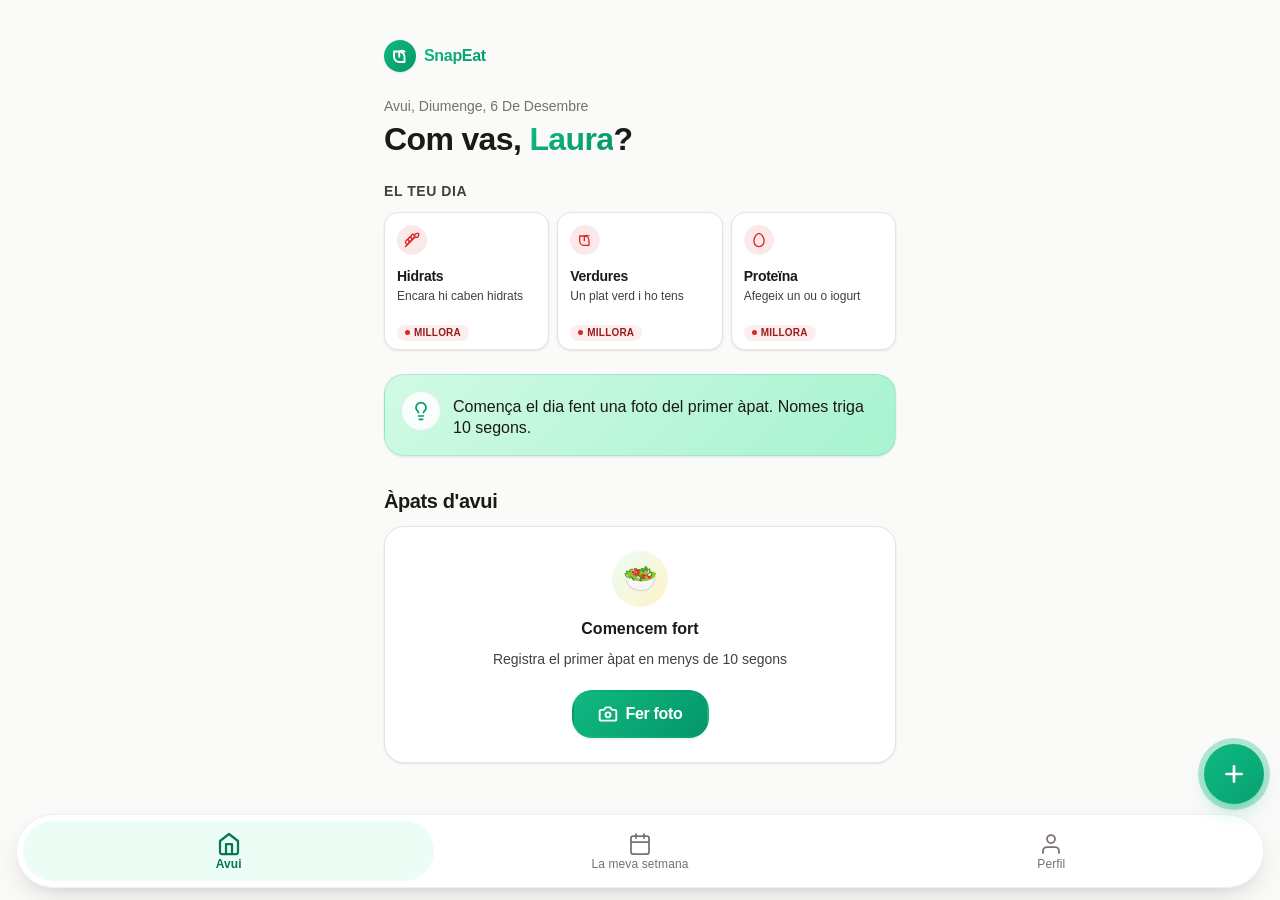
==== commit d3cb88af: "Fer <main> focusable per a skip-link fiable Afegim tabindex=-1 als <main> de les 4 pantalles. El ski" ====
--- a/index.html
+++ b/index.html
@@ -21,7 +21,7 @@
 <body>
   <a href="#main-content" class="skip-link">Salta al contingut principal</a>
 
-  <main id="main-content" class="container" role="main">
+  <main id="main-content" class="container" role="main" tabindex="-1">
     <div class="app-topbar">
       <a href="index.html" class="brand" aria-label="SnapEat — pàgina inicial">
         <span class="brand__logo" aria-hidden="true">
--- a/css/components.css
+++ b/css/components.css
@@ -545,13 +545,14 @@
 
 /* ============================================================
    SEMÀFOR NUTRICIONAL — component crític
-   Barra de color al dalt + icona + label + status
+   Cards neutres, ring tintat, pill d'estat al fons
+   Alineació: labels i inicis de status a la mateixa Y
    ============================================================ */
 
 .semafor {
   display: grid;
   grid-template-columns: repeat(3, 1fr);
-  gap: var(--space-3);
+  gap: var(--space-2);
 }
 
 @media (max-width: 359px) {
@@ -564,146 +565,115 @@
 }
 
 .semafor-cell {
-  position: relative;
   display: flex;
   flex-direction: column;
-  align-items: flex-start;
-  justify-content: flex-start;
-  gap: var(--space-2);
-  min-height: 128px;
-  padding: var(--space-4) var(--space-3) var(--space-3);
+  background-color: var(--color-surface);
+  border: 1px solid var(--color-border);
   border-radius: var(--radius-md);
-  border: 1px solid transparent;
-  overflow: hidden;
-  transition: background-color var(--duration-slow) var(--ease-in-out),
-              border-color var(--duration-slow) var(--ease-in-out),
-              transform var(--duration-slow) var(--ease-out),
+  padding: var(--space-3) var(--space-3) var(--space-2);
+  min-height: 138px;
+  box-shadow: var(--shadow-sm);
+  transition: transform var(--duration-slow) var(--ease-out),
               box-shadow var(--duration-fast) var(--ease-in-out);
 }
 
-/* Barra de color al capdamunt — més visual que un punt */
-.semafor-cell::before {
-  content: "";
-  position: absolute;
-  top: 0;
-  left: 0;
-  right: 0;
-  height: 4px;
-  background-color: currentColor;
-  border-radius: 0 0 var(--radius-sm) var(--radius-sm);
-  opacity: 0.9;
-}
-
-.semafor-cell__icon {
+/* Ring: cercle amb tint d'estat i SVG al centre */
+.semafor-cell__ring {
+  width: 30px;
+  height: 30px;
+  border-radius: var(--radius-full);
   display: inline-flex;
   align-items: center;
   justify-content: center;
-  width: 28px;
-  height: 28px;
-  margin-top: var(--space-1);
-  font-size: 22px;
-  line-height: 1;
-}
-
-.semafor-cell__icon svg {
-  width: 100%;
-  height: 100%;
+  flex-shrink: 0;
+}
+
+.semafor-cell__ring svg {
+  width: 16px;
+  height: 16px;
   stroke: currentColor;
   fill: none;
 }
 
-.semafor-cell__dot {
-  /* Conservem la classe per compatibilitat JS, però la re-estilitzem com a icona circular */
-  display: inline-flex;
-  align-items: center;
-  justify-content: center;
-  width: 32px;
-  height: 32px;
-  border-radius: var(--radius-full);
-  background-color: currentColor;
-  color: inherit;
-  margin-top: var(--space-1);
-  flex-shrink: 0;
-}
-
-.semafor-cell__dot::after {
-  /* Glif intern blanc per donar textura visual */
-  content: "";
-  width: 14px;
-  height: 14px;
-  border-radius: var(--radius-full);
-  background-color: rgba(255, 255, 255, 0.85);
-}
-
+.semafor-cell__ring--ok {
+  background-color: rgba(5, 150, 105, 0.12);
+  color: var(--color-ok-accent);
+}
+
+.semafor-cell__ring--warn {
+  background-color: rgba(217, 119, 6, 0.12);
+  color: var(--color-warn-accent);
+}
+
+.semafor-cell__ring--bad {
+  background-color: rgba(220, 38, 38, 0.10);
+  color: var(--color-bad-accent);
+}
+
+/* Label: ancorat sota el ring amb un margin fix — mateixa Y a totes les cel·les */
 .semafor-cell__label {
-  font-size: var(--font-size-body);
-  font-weight: var(--font-weight-semibold);
+  margin-top: var(--space-3);
+  font-size: var(--font-size-small);
+  font-weight: var(--font-weight-bold);
   line-height: var(--line-height-snug);
   letter-spacing: var(--tracking-tight);
+  color: var(--color-text);
+}
+
+/* Status: ancorat sota el label amb un margin fix — mateixa Y a totes les cel·les.
+   Si té 2 línies creix cap avall; l'espai buit (si n'hi ha) queda entre status i pill
+   perquè la pill té margin-top: auto. */
+.semafor-cell__status {
+  margin-top: var(--space-1);
+  font-size: var(--font-size-micro);
+  font-weight: var(--font-weight-medium);
+  line-height: var(--line-height-snug);
+  color: var(--color-text-muted);
+}
+
+/* Pill: sempre al fons (margin-top:auto absorbeix l'espai restant) */
+.semafor-cell__pill {
   margin-top: auto;
-}
-
-.semafor-cell__status {
-  font-size: var(--font-size-small);
-  line-height: var(--line-height-snug);
-  font-weight: var(--font-weight-medium);
-}
-
-/* Pista breu sota cada cèl·lula — to Coach: "com tanco la bretxa" */
-.semafor-cell__hint {
-  font-size: var(--font-size-micro);
-  line-height: var(--line-height-snug);
-  font-weight: var(--font-weight-medium);
-  opacity: 0.85;
-  margin-top: 2px;
-}
-
-/* -------------------- Modificador: OK (iOS tint) -------------------- */
-.semafor-cell--ok {
-  background-color: var(--color-ok-tint);
-  border-color: rgba(5, 150, 105, 0.18);
-  color: var(--color-ok-accent);
-}
-
-.semafor-cell--ok .semafor-cell__label {
+  align-self: flex-start;
+  display: inline-flex;
+  align-items: center;
+  gap: 4px;
+  padding: 2px var(--space-2);
+  border-radius: var(--radius-full);
+  font-size: 10px;
+  font-weight: var(--font-weight-bold);
+  line-height: 1.2;
+  letter-spacing: 0.02em;
+  text-transform: uppercase;
+}
+
+.semafor-cell__pill::before {
+  content: "";
+  width: 5px;
+  height: 5px;
+  border-radius: var(--radius-full);
+  flex-shrink: 0;
+}
+
+.semafor-cell__pill--ok {
+  background-color: rgba(5, 150, 105, 0.10);
   color: var(--color-ok-fg);
 }
-
-.semafor-cell--ok .semafor-cell__status {
-  color: var(--color-ok-fg);
-}
-
-/* -------------------- Modificador: warn (iOS tint) -------------------- */
-.semafor-cell--warn {
-  background-color: var(--color-warn-tint);
-  border-color: rgba(217, 119, 6, 0.18);
-  color: var(--color-warn-accent);
-}
-
-.semafor-cell--warn .semafor-cell__label {
+.semafor-cell__pill--ok::before { background-color: var(--color-ok-accent); }
+
+.semafor-cell__pill--warn {
+  background-color: rgba(217, 119, 6, 0.10);
   color: var(--color-warn-fg);
 }
-
-.semafor-cell--warn .semafor-cell__status {
-  color: var(--color-warn-fg);
-}
-
-/* -------------------- Modificador: bad (iOS tint) -------------------- */
-.semafor-cell--bad {
-  background-color: var(--color-bad-tint);
-  border-color: rgba(220, 38, 38, 0.18);
-  color: var(--color-bad-accent);
-}
-
-.semafor-cell--bad .semafor-cell__label {
+.semafor-cell__pill--warn::before { background-color: var(--color-warn-accent); }
+
+.semafor-cell__pill--bad {
+  background-color: rgba(220, 38, 38, 0.08);
   color: var(--color-bad-fg);
 }
-
-.semafor-cell--bad .semafor-cell__status {
-  color: var(--color-bad-fg);
-}
-
-/* Animació d'atenció en primer render post-registre */
+.semafor-cell__pill--bad::before { background-color: var(--color-bad-accent); }
+
+/* Animació d'atenció en primer render post-registre — es manté */
 .semafor-cell--pulse {
   animation: semafor-pulse var(--duration-slow) var(--ease-out);
 }
@@ -712,6 +682,10 @@
   0%   { transform: scale(1); }
   50%  { transform: scale(1.03); }
   100% { transform: scale(1); }
+}
+
+@media (prefers-reduced-motion: reduce) {
+  .semafor-cell--pulse { animation: none; }
 }
 
 /* ============================================================
@@ -874,15 +848,13 @@
    ============================================================ */
 
 .apat-card {
-  display: grid;
-  grid-template-columns: 72px 1fr auto;
-  gap: var(--space-3);
-  align-items: center;
-  padding: var(--space-3);
+  display: flex;
+  flex-direction: column;
   background-color: var(--color-surface);
   border: 1px solid var(--color-border);
   border-radius: var(--radius-lg);
   box-shadow: var(--shadow-sm);
+  overflow: hidden;
   transition: transform var(--duration-fast) var(--ease-out),
               box-shadow var(--duration-fast) var(--ease-in-out);
 }
@@ -892,30 +864,53 @@
   box-shadow: var(--shadow-md);
 }
 
-/* Foto (imatge real) */
+/* Media — foto hero al top amb aspect ratio agradable */
+.apat-card__media {
+  position: relative;
+  width: 100%;
+  aspect-ratio: 16 / 10;
+  background-color: var(--color-surface-subtle);
+  overflow: hidden;
+}
+
 .apat-card__foto {
-  width: 72px;
-  height: 72px;
+  width: 100%;
+  height: 100%;
   object-fit: cover;
-  border-radius: var(--radius-md);
-  background-color: var(--color-surface-subtle);
-  flex-shrink: 0;
-}
-
-/* Placeholder circular quan no hi ha foto */
+  display: block;
+}
+
+/* Placeholder quan no hi ha foto — gradient amb la inicial gran */
 .apat-card__foto-placeholder {
-  width: 72px;
-  height: 72px;
-  border-radius: var(--radius-md);
-  display: inline-flex;
+  width: 100%;
+  height: 100%;
+  display: flex;
   align-items: center;
   justify-content: center;
   color: #fff;
-  font-size: 28px;
+  font-size: 72px;
   font-weight: var(--font-weight-bold);
   letter-spacing: var(--tracking-tight);
-  flex-shrink: 0;
-  box-shadow: inset 0 -4px 8px rgba(0, 0, 0, 0.08);
+  line-height: 1;
+}
+
+/* Hora com a overlay sobre la imatge (estil iOS Photos) */
+.apat-card__hora-overlay {
+  position: absolute;
+  top: var(--space-3);
+  right: var(--space-3);
+  display: inline-flex;
+  align-items: center;
+  padding: 4px var(--space-2);
+  background-color: rgba(28, 25, 23, 0.55);
+  backdrop-filter: blur(12px);
+  -webkit-backdrop-filter: blur(12px);
+  color: #FFFFFF;
+  font-size: var(--font-size-micro);
+  font-weight: var(--font-weight-semibold);
+  border-radius: var(--radius-full);
+  letter-spacing: 0.02em;
+  box-shadow: 0 2px 6px rgba(0, 0, 0, 0.1);
 }
 
 .apat-card__foto-placeholder--green {
@@ -931,25 +926,19 @@
 }
 
 .apat-card__body {
-  min-width: 0;
+  padding: var(--space-4);
   display: flex;
   flex-direction: column;
-  gap: 4px;
-}
-
-.apat-card__hora {
-  font-size: var(--font-size-micro);
-  color: var(--color-text-subtle);
-  font-weight: var(--font-weight-medium);
-  text-transform: uppercase;
-  letter-spacing: var(--tracking-wide);
+  gap: var(--space-2);
 }
 
 .apat-card__nom {
-  font-size: var(--font-size-body);
-  font-weight: var(--font-weight-semibold);
+  font-size: var(--font-size-h3);
+  font-weight: var(--font-weight-bold);
   color: var(--color-text);
   line-height: var(--line-height-snug);
+  letter-spacing: var(--tracking-tight);
+  margin: 0;
   overflow: hidden;
   text-overflow: ellipsis;
   display: -webkit-box;
@@ -965,22 +954,24 @@
 
 .apat-card__chips {
   display: flex;
-  flex-wrap: wrap;
-  gap: 4px;
+  flex-wrap: nowrap;
+  gap: var(--space-2);
   margin-top: var(--space-1);
 }
 
 .apat-card__actions {
   display: flex;
-  flex-direction: column;
-  gap: 2px;
-  align-self: flex-start;
+  justify-content: flex-end;
+  gap: var(--space-1);
+  margin-top: var(--space-2);
+  padding-top: var(--space-2);
+  border-top: 1px solid var(--color-border);
 }
 
 .apat-card__actions .btn {
   min-height: 32px;
-  padding: 2px var(--space-2);
-  font-size: var(--font-size-micro);
+  padding: var(--space-1) var(--space-3);
+  font-size: var(--font-size-small);
   font-weight: var(--font-weight-medium);
   border-radius: var(--radius-sm);
   color: var(--color-text-subtle);
@@ -988,6 +979,73 @@
 
 .apat-card__actions .btn:hover {
   color: var(--color-text);
+  background-color: var(--color-surface-subtle);
+}
+
+/* ============================================================
+   CHIP MACRO — chip amb inicial H/V/P visible + etiqueta
+   Usat als àpats i allà on hem de comunicar estat nutricional amb claredat
+   ============================================================ */
+
+.chip-macro {
+  display: inline-flex;
+  align-items: center;
+  gap: 5px;
+  padding: 3px var(--space-2) 3px 3px;
+  background-color: var(--color-surface-subtle);
+  border-radius: var(--radius-full);
+  font-size: 11px;
+  font-weight: var(--font-weight-semibold);
+  line-height: 1.2;
+  border: 1px solid var(--color-border);
+}
+
+.chip-macro__initial {
+  display: inline-flex;
+  align-items: center;
+  justify-content: center;
+  width: 18px;
+  height: 18px;
+  border-radius: var(--radius-full);
+  font-size: 10px;
+  font-weight: var(--font-weight-bold);
+  color: #FFFFFF;
+  line-height: 1;
+  flex-shrink: 0;
+}
+
+.chip-macro__label {
+  padding-right: 2px;
+}
+
+.chip-macro--ok {
+  background-color: var(--color-ok-bg);
+  border-color: rgba(5, 150, 105, 0.20);
+  color: var(--color-ok-fg);
+}
+
+.chip-macro--ok .chip-macro__initial {
+  background-color: var(--color-ok-accent);
+}
+
+.chip-macro--warn {
+  background-color: var(--color-warn-bg);
+  border-color: rgba(217, 119, 6, 0.20);
+  color: var(--color-warn-fg);
+}
+
+.chip-macro--warn .chip-macro__initial {
+  background-color: var(--color-warn-accent);
+}
+
+.chip-macro--bad {
+  background-color: var(--color-bad-bg);
+  border-color: rgba(220, 38, 38, 0.20);
+  color: var(--color-bad-fg);
+}
+
+.chip-macro--bad .chip-macro__initial {
+  background-color: var(--color-bad-accent);
 }
 
 .apat-card__menu {
@@ -1024,6 +1082,103 @@
   gap: var(--space-3);
   padding: 0;
   margin: 0;
+}
+
+/* ============================================================
+   TOAST — pill al top-center estil iOS Live Activity
+   Un sol toast a la vegada; els nous substitueixen l'anterior
+   ============================================================ */
+
+.toast-host {
+  position: fixed;
+  top: calc(var(--space-3) + env(safe-area-inset-top, 0));
+  left: 0;
+  right: 0;
+  display: flex;
+  justify-content: center;
+  pointer-events: none;
+  z-index: calc(var(--z-modal) + 10);
+  padding: 0 var(--space-4);
+}
+
+.toast {
+  display: inline-flex;
+  align-items: center;
+  gap: var(--space-2);
+  padding: var(--space-2) var(--space-4);
+  background-color: rgba(255, 255, 255, 0.92);
+  backdrop-filter: saturate(180%) blur(24px);
+  -webkit-backdrop-filter: saturate(180%) blur(24px);
+  border: 1px solid var(--color-border);
+  border-radius: var(--radius-full);
+  box-shadow: 0 10px 28px -8px rgba(28, 25, 23, 0.20),
+              0 4px 10px -4px rgba(28, 25, 23, 0.08);
+  font-size: var(--font-size-small);
+  font-weight: var(--font-weight-medium);
+  color: var(--color-text);
+  max-width: calc(100% - var(--space-4));
+  opacity: 0;
+  transform: translateY(-14px) scale(0.96);
+  transition: opacity var(--duration-base) var(--ease-out),
+              transform var(--duration-base) var(--ease-spring);
+  pointer-events: auto;
+  line-height: var(--line-height-snug);
+}
+
+.toast--visible {
+  opacity: 1;
+  transform: translateY(0) scale(1);
+}
+
+.toast__icon {
+  display: inline-flex;
+  align-items: center;
+  justify-content: center;
+  width: 18px;
+  height: 18px;
+  flex-shrink: 0;
+}
+
+.toast__icon svg {
+  width: 100%;
+  height: 100%;
+  stroke: currentColor;
+  fill: none;
+}
+
+.toast__text {
+  min-width: 0;
+}
+
+/* Variants amb tint subtil (mateix llenguatge iOS que els altres components) */
+.toast--success {
+  background-color: rgba(209, 250, 229, 0.95);
+  border-color: rgba(5, 150, 105, 0.25);
+  color: var(--color-ok-fg);
+}
+
+.toast--success .toast__icon {
+  color: var(--color-ok-accent);
+}
+
+.toast--error {
+  background-color: rgba(254, 226, 226, 0.95);
+  border-color: rgba(220, 38, 38, 0.25);
+  color: var(--color-bad-fg);
+}
+
+.toast--error .toast__icon {
+  color: var(--color-bad-accent);
+}
+
+.toast--info .toast__icon {
+  color: var(--color-text-muted);
+}
+
+@media (prefers-reduced-motion: reduce) {
+  .toast {
+    transition-duration: 0.01ms;
+  }
 }
 
 /* ============================================================
@@ -1182,14 +1337,16 @@
               transform var(--duration-base) var(--ease-out);
 }
 
-/* Estat ocult — s'usa a registrar quan no hi ha foto o nom encara */
-.footer-cta--hidden {
+/* Estats ocults — registrar (no foto/nom) o scroll-down (fora de vista) */
+.footer-cta--hidden,
+.footer-cta--hidden-scroll {
   opacity: 0;
   transform: translateY(24px);
   pointer-events: none;
 }
 
-.footer-cta--hidden .btn {
+.footer-cta--hidden .btn,
+.footer-cta--hidden-scroll .btn {
   pointer-events: none;
 }
 
--- a/css/layout.css
+++ b/css/layout.css
@@ -122,24 +122,6 @@
 }
 
 /* ------------------------------------------------------------
-   Grid del semàfor nutricional (duplicada a components.css)
-   ------------------------------------------------------------ */
-.grid-semafor {
-  display: grid;
-  grid-template-columns: repeat(3, 1fr);
-  gap: var(--space-3);
-}
-
-@media (max-width: 359px) {
-  .grid-semafor {
-    grid-template-columns: repeat(2, 1fr);
-  }
-  .grid-semafor > :nth-child(3) {
-    grid-column: 1 / -1;
-  }
-}
-
-/* ------------------------------------------------------------
    Grid de cards de pla setmanal
    ------------------------------------------------------------ */
 .grid-week {
--- a/css/screens.css
+++ b/css/screens.css
@@ -317,6 +317,73 @@
 }
 
 /* ============================================================
+   FLOW HORITZONTAL — slide entre steps (setmana)
+   Cada step és una "pàgina" dins d'un track que es transforma
+   ============================================================ */
+
+.flow-container {
+  position: relative;
+  overflow: hidden;
+  /* Estirem fins els marges laterals del container per màxim espai horitzontal */
+  margin: 0 calc(var(--space-5) * -1);
+}
+
+.flow-track {
+  display: flex;
+  transition: transform 420ms cubic-bezier(0.16, 1, 0.3, 1);
+  will-change: transform;
+}
+
+.flow-step {
+  flex: 0 0 100%;
+  min-width: 0;
+  padding: 0 var(--space-5);
+  /* Cada step és un bloc independent — no es barreja l'scroll amb el veí */
+}
+
+@media (prefers-reduced-motion: reduce) {
+  .flow-track {
+    transition-duration: 0.01ms;
+  }
+}
+
+/* Botó de tornar al pas anterior — estil iOS chevron-left */
+.step-back {
+  display: inline-flex;
+  align-items: center;
+  justify-content: center;
+  width: 36px;
+  height: 36px;
+  border-radius: var(--radius-full);
+  background-color: var(--color-surface);
+  border: 1px solid var(--color-border);
+  color: var(--color-text);
+  cursor: pointer;
+  flex-shrink: 0;
+  margin-right: var(--space-2);
+  box-shadow: var(--shadow-sm);
+  transition: background-color var(--duration-fast) var(--ease-in-out),
+              transform var(--duration-fast) var(--ease-out);
+}
+
+/* L'atribut hidden ha de guanyar sobre el display inline-flex */
+.step-back[hidden] {
+  display: none;
+}
+
+.step-back:active {
+  transform: scale(0.94);
+  background-color: var(--color-surface-subtle);
+}
+
+.step-back svg {
+  width: 20px;
+  height: 20px;
+  stroke: currentColor;
+  fill: none;
+}
+
+/* ============================================================
    SETMANA (setmana.html)
    ============================================================ */
 
@@ -338,19 +405,8 @@
   line-height: var(--line-height-snug);
 }
 
-/* Seccions de setmana */
-.setmana-section {
-  margin-bottom: var(--space-6);
-}
-
-.setmana-section h2 {
-  font-size: var(--font-size-h1);
-  font-weight: var(--font-weight-bold);
-  letter-spacing: var(--tracking-tight);
-  margin-bottom: var(--space-3);
-}
-
-.setmana-section .hint {
+/* Hints dins els steps */
+.flow-step .hint {
   margin-bottom: var(--space-4);
 }
 
@@ -502,22 +558,29 @@
   margin: 0;
 }
 
-/* Mini-semàfor: 3 punts amb balanç nutricional del dia */
+/* Mini-semàfor: 3 cercles amb H/V/P per entendre cada macro a cop d'ull */
 .day-balance {
   display: inline-flex;
   align-items: center;
   gap: 4px;
-  padding: 4px var(--space-2);
-  background-color: var(--color-surface-subtle);
+  flex-shrink: 0;
+}
+
+.day-balance__dot {
+  display: inline-flex;
+  align-items: center;
+  justify-content: center;
+  width: 22px;
+  height: 22px;
   border-radius: var(--radius-full);
-}
-
-.day-balance__dot {
-  width: 8px;
-  height: 8px;
-  border-radius: var(--radius-full);
+  font-size: 11px;
+  font-weight: var(--font-weight-bold);
+  font-variant: all-petite-caps;
+  letter-spacing: 0;
+  color: #FFFFFF;
+  line-height: 1;
   flex-shrink: 0;
-  box-shadow: inset 0 0 0 1px rgba(28, 25, 23, 0.08);
+  box-shadow: inset 0 0 0 1px rgba(28, 25, 23, 0.06);
 }
 
 .day-balance__dot--ok   { background-color: var(--color-ok-accent); }
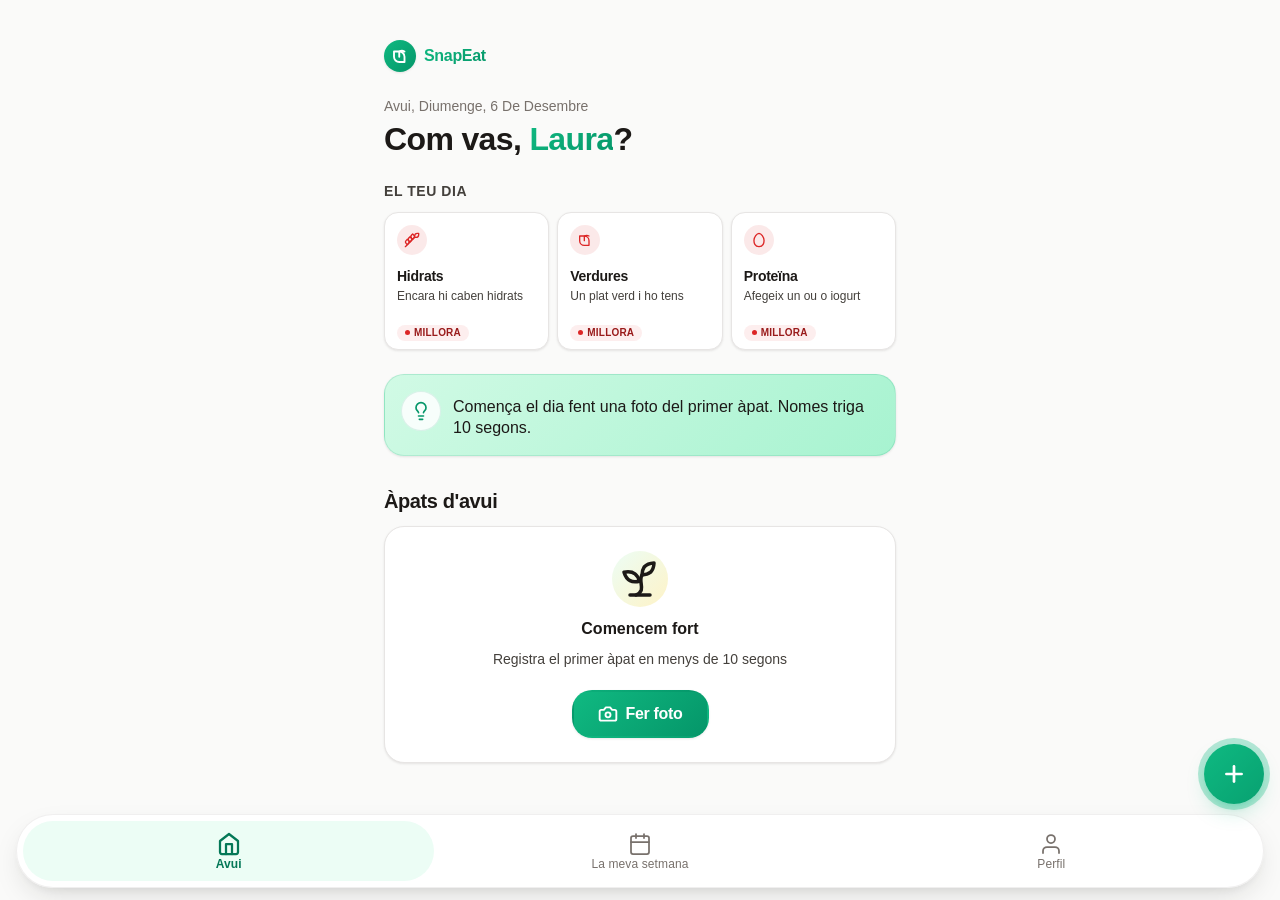
==== commit 7893d556: "Emojis hero substituïts per SVG Lucide Els emojis 🥗 (empty state dashboard) i ✨ (banner resum) trenc" ====
--- a/index.html
+++ b/index.html
@@ -56,7 +56,9 @@
       </ul>
       <template id="empty-state-template">
         <li class="apat-empty">
-          <div class="apat-empty__illustration" aria-hidden="true">🥗</div>
+          <div class="apat-empty__illustration" aria-hidden="true">
+              <svg xmlns="http://www.w3.org/2000/svg" width="48" height="48" viewBox="0 0 24 24" fill="none" stroke="currentColor" stroke-width="1.75" stroke-linecap="round" stroke-linejoin="round"><path d="M7 20h10"/><path d="M10 20c5.5-2.5.8-6.4 3-10"/><path d="M9.5 9.4c1.1.8 1.8 2.2 2.3 3.7-2 .4-3.5.4-4.8-.3-1.2-.6-2.3-1.9-3-4.2 2.8-.5 4.4 0 5.5.8z"/><path d="M14.1 6a7 7 0 0 0-1.1 4c1.9-.1 3.3-.6 4.3-1.4 1-1 1.6-2.3 1.7-4.6-2.7.1-4 1-4.9 2z"/></svg>
+            </div>
           <p>Comencem fort</p>
           <p class="apat-empty__hint">Registra el primer àpat en menys de 10 segons</p>
           <a href="registrar.html" class="btn btn--primary apat-empty__cta">
--- a/css/components.css
+++ b/css/components.css
@@ -702,7 +702,7 @@
   display: inline-flex;
   align-items: center;
   gap: var(--space-1);
-  min-height: 40px;
+  min-height: var(--touch-target-min);
   padding: var(--space-2) var(--space-4);
   background-color: var(--color-surface);
   color: var(--color-text-muted);
